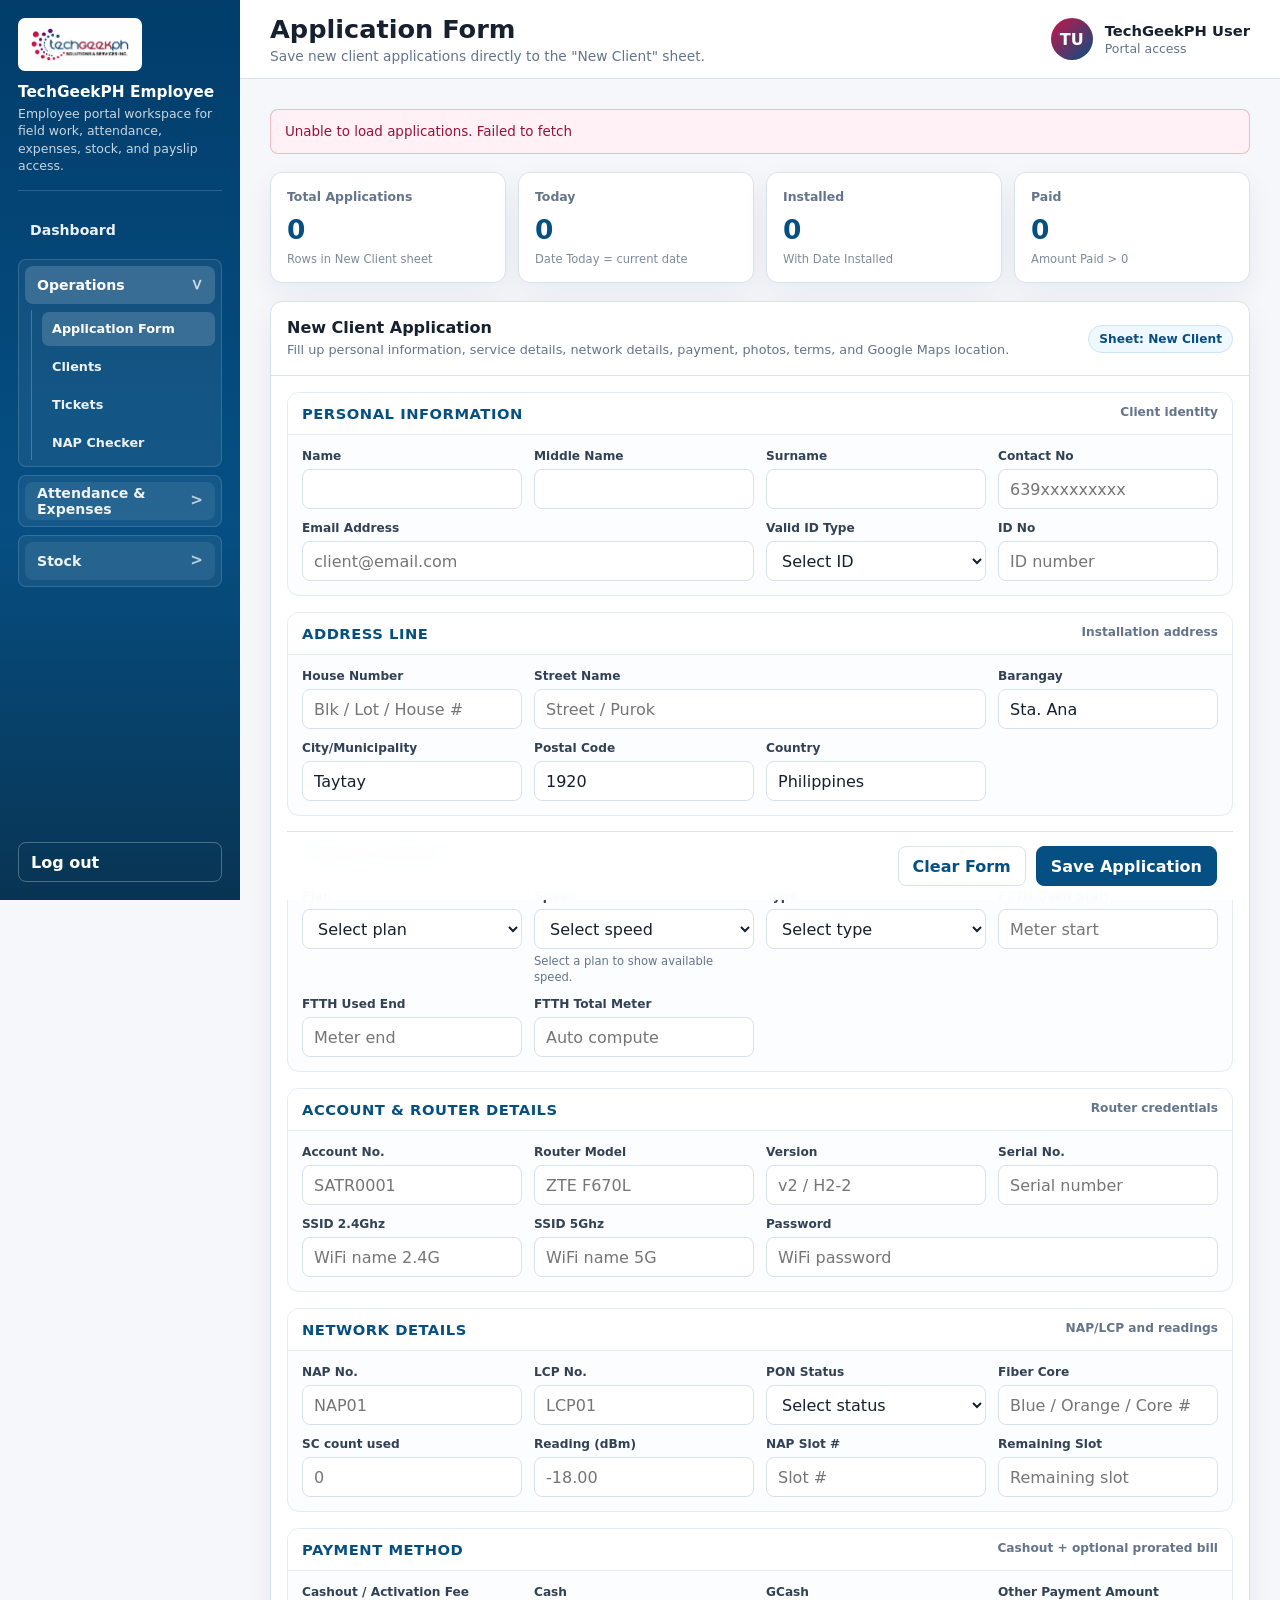
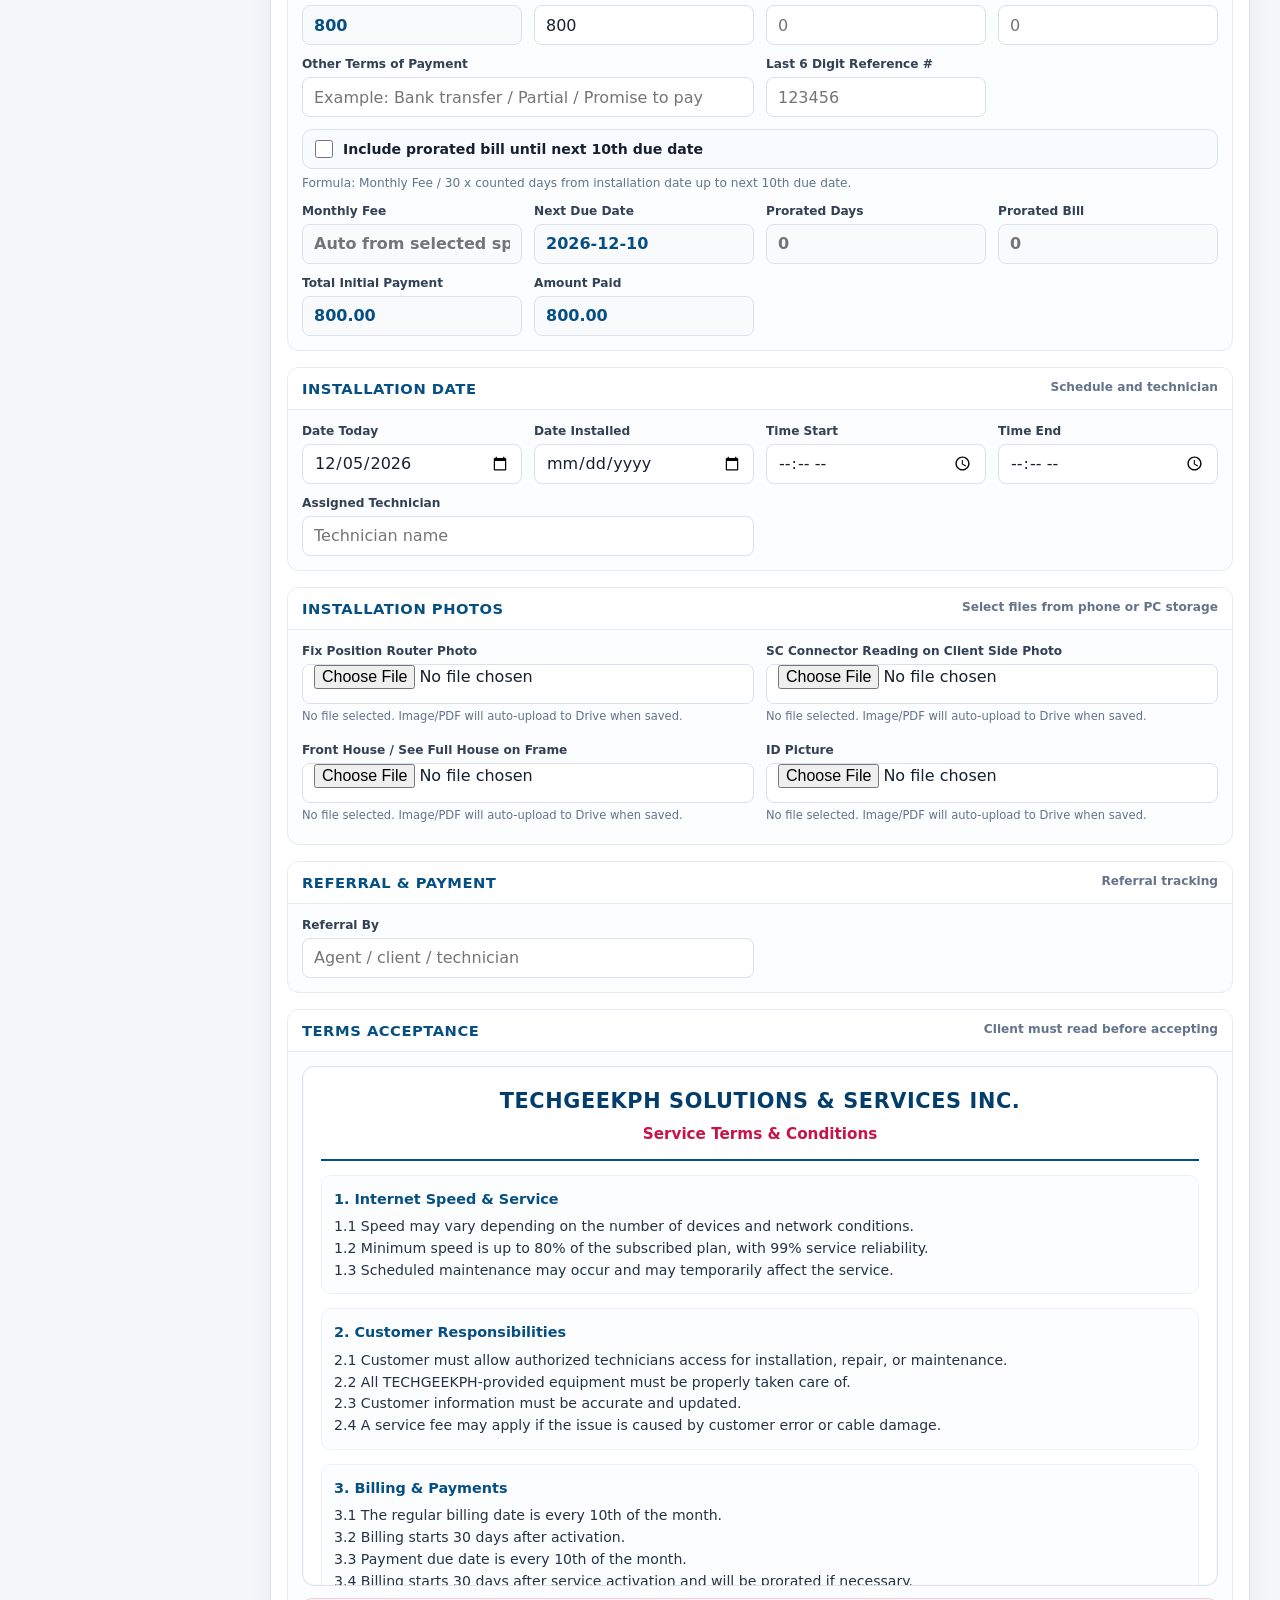
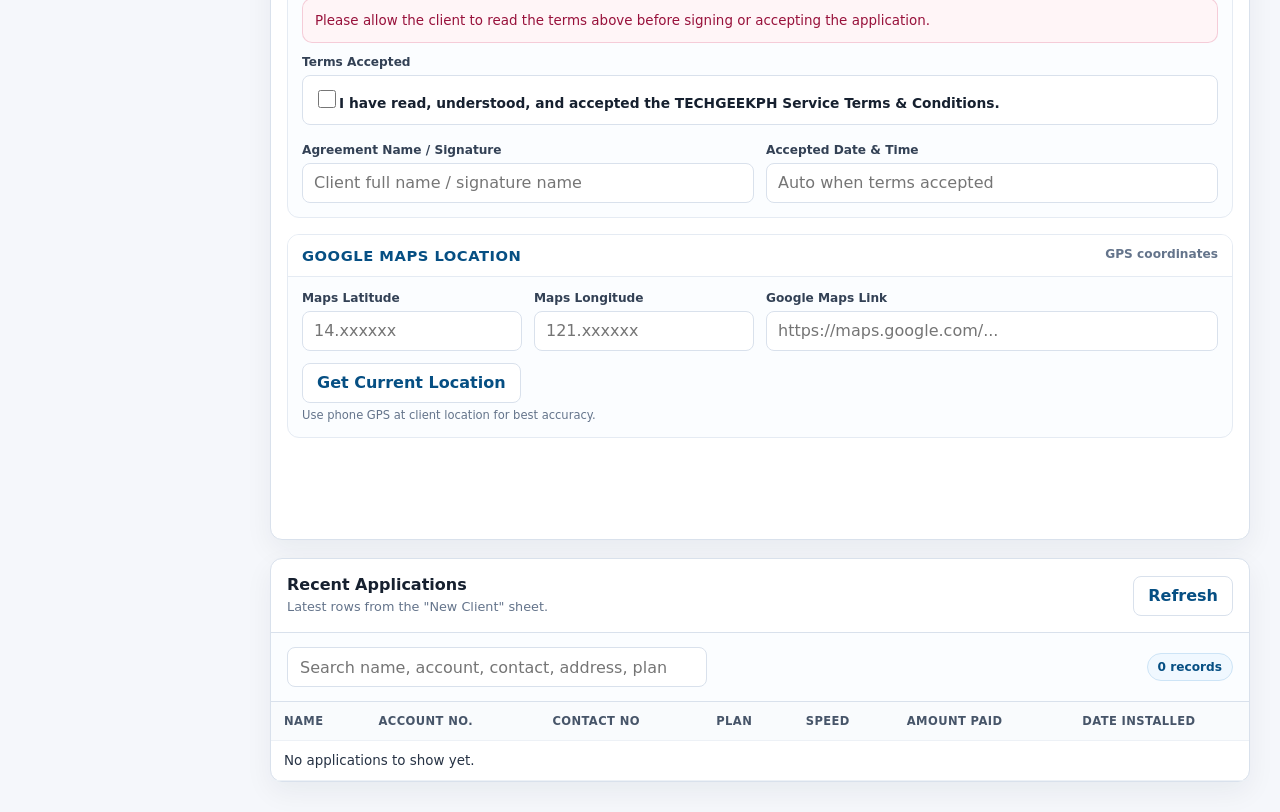
==== application_form.html @ 87268760 "Add files via upload" ====
﻿<!doctype html>
<html lang="en">
<head>
  <meta charset="utf-8">
  <meta name="viewport" content="width=device-width, initial-scale=1">
  <title>TechGeekPH Application Form</title>
  <style>
    :root {
      --blue: #064f83;
      --blue-strong: #023d6b;
      --crimson: #c91448;
      --ink: #16202f;
      --muted: #64748b;
      --line: #d9e1ec;
      --soft: #f5f7fb;
      --surface: #ffffff;
      --ok: #1f8a66;
      --warn: #b7791f;
      --danger: #c91448;
      --shadow: 0 10px 28px rgba(14, 34, 55, 0.06);
      font-family: Inter, ui-sans-serif, system-ui, -apple-system, BlinkMacSystemFont, "Segoe UI", sans-serif;
    }

    * { box-sizing: border-box; }
    html { -webkit-text-size-adjust: 100%; }
    body {
      min-height: 100vh;
      margin: 0;
      color: var(--ink);
      background: var(--soft);
    }

    button, input, select, textarea { font: inherit; }
    input, select, textarea, button { font-size: 16px; }
    button { cursor: pointer; }

    .app {
      min-height: 100vh;
      display: grid;
      grid-template-columns: 240px minmax(0, 1fr);
    }

    .sidebar {
      position: sticky;
      top: 0;
      height: 100vh;
      display: flex;
      flex-direction: column;
      gap: 18px;
      padding: 18px;
      overflow-y: auto;
      color: #fff;
      background: linear-gradient(180deg, var(--blue-strong), var(--blue) 58%, #083453);
    }

    .brand {
      display: grid;
      gap: 12px;
      padding-bottom: 16px;
      border-bottom: 1px solid rgba(255, 255, 255, 0.16);
    }

    .brand-logo {
      display: grid;
      place-items: center;
      width: 136px;
      min-height: 50px;
      padding: 8px 10px;
      border-radius: 8px;
      background: #fff;
    }

    .brand-logo img {
      display: block;
      width: 100%;
      height: auto;
    }

    .brand strong, .brand span { display: block; }
    .brand strong { font-size: 0.96rem; }
    .brand span {
      margin-top: 4px;
      color: rgba(255, 255, 255, 0.72);
      font-size: 0.78rem;
      line-height: 1.35;
    }

    .nav {
      display: grid;
      gap: 6px;
    }

    .nav a, .nav button {
      display: flex;
      align-items: center;
      width: 100%;
      min-height: 40px;
      border: 0;
      border-radius: 8px;
      color: rgba(255, 255, 255, 0.82);
      background: transparent;
      padding: 0 12px;
      text-align: left;
      text-decoration: none;
      font-weight: 750;
    }

    .nav a:hover, .nav a.is-active, .nav button:hover {
      color: #fff;
      background: rgba(255, 255, 255, 0.12);
    }



    /* Admin dropdown navigation */
    .nav a, .nav button, .nav summary {
      display: flex;
      align-items: center;
      width: 100%;
      min-height: 40px;
      border: 0;
      border-radius: 8px;
      color: rgba(255, 255, 255, 0.82);
      background: transparent;
      padding: 0 12px;
      text-align: left;
      text-decoration: none;
      font-weight: 750;
      list-style: none;
      user-select: none;
      gap: 8px;
    }

    .nav summary::-webkit-details-marker { display: none; }
    .nav summary::after {
      content: "v";
      margin-left: auto;
      font-size: 0.78rem;
      opacity: 0.72;
      transition: transform 160ms ease;
    }

    .nav details:not([open]) summary::after { transform: rotate(-90deg); }

    .nav a:hover,
    .nav a.is-active,
    .nav button:hover,
    .nav summary:hover,
    .nav details[open] > summary {
      color: #fff;
      background: rgba(255, 255, 255, 0.12);
    }

    .nav-group {
      display: grid;
      gap: 6px;
      border: 1px solid rgba(255, 255, 255, 0.12);
      border-radius: 10px;
      padding: 6px;
      background: rgba(255, 255, 255, 0.04);
    }

    .nav-group summary {
      min-height: 38px;
      padding: 0 10px;
      font-size: 0.82rem;
      font-weight: 900;
    }

    .nav-sub {
      display: grid;
      gap: 4px;
      margin: 2px 0 2px 10px;
      padding-left: 10px;
      border-left: 1px solid rgba(255, 255, 255, 0.20);
    }

    .nav-sub a {
      min-height: 34px;
      padding: 0 10px;
      font-size: 0.78rem;
      font-weight: 780;
    }

    @media (max-width: 920px) {
      .nav { grid-template-columns: 1fr !important; }
      .nav-group { width: 100%; }
    }

    .sidebar-footer {
      margin-top: auto;
      display: grid;
      gap: 10px;
    }

    .logout {
      min-height: 40px;
      border: 1px solid rgba(255, 255, 255, 0.24);
      border-radius: 8px;
      color: #fff;
      background: transparent;
      font-weight: 800;
    }

    .main {
      min-width: 0;
      display: grid;
      grid-template-rows: auto 1fr;
    }

    .topbar {
      position: sticky;
      top: 0;
      z-index: 5;
      display: flex;
      align-items: center;
      justify-content: space-between;
      gap: 18px;
      min-height: 72px;
      padding: 14px clamp(18px, 3vw, 30px);
      border-bottom: 1px solid var(--line);
      background: rgba(255, 255, 255, 0.94);
      backdrop-filter: blur(14px);
    }

    .title-block h1 {
      margin: 0;
      font-size: clamp(1.25rem, 2vw, 1.75rem);
    }

    .title-block p {
      margin: 4px 0 0;
      color: var(--muted);
      font-size: 0.86rem;
    }

    .user-chip {
      display: flex;
      align-items: center;
      gap: 12px;
      min-width: 0;
    }

    .avatar {
      display: grid;
      place-items: center;
      width: 42px;
      height: 42px;
      border-radius: 50%;
      color: #fff;
      background: linear-gradient(135deg, var(--crimson), var(--blue));
      font-weight: 900;
      flex: 0 0 auto;
    }

    .user-chip strong, .user-chip span { display: block; }
    .user-chip strong { font-size: 0.92rem; }
    .user-chip span { margin-top: 2px; color: var(--muted); font-size: 0.78rem; }

    .content {
      min-width: 0;
      display: grid;
      gap: 18px;
      padding: clamp(18px, 3vw, 30px);
    }

    .summary-grid {
      display: grid;
      grid-template-columns: repeat(4, minmax(0, 1fr));
      gap: 12px;
    }

    .card, .panel {
      min-width: 0;
      border: 1px solid var(--line);
      border-radius: 12px;
      background: var(--surface);
      box-shadow: var(--shadow);
    }

    .card {
      min-height: 98px;
      padding: 16px;
    }

    .card span, .card strong, .card small { display: block; }
    .card span { color: var(--muted); font-size: 0.78rem; font-weight: 800; }
    .card strong { margin-top: 10px; color: var(--blue); font-size: 1.65rem; }
    .card small { margin-top: 7px; color: #7d8b9d; font-size: 0.72rem; }

    .panel-head {
      display: flex;
      align-items: center;
      justify-content: space-between;
      gap: 14px;
      padding: 16px;
      border-bottom: 1px solid var(--line);
    }

    .panel-head h2 {
      margin: 0;
      font-size: 1rem;
    }

    .panel-head p {
      margin: 4px 0 0;
      color: var(--muted);
      font-size: 0.8rem;
      line-height: 1.4;
    }

    .notice {
      margin: 0;
      padding: 12px 14px;
      border: 1px solid rgba(183, 121, 31, 0.22);
      border-radius: 8px;
      background: #fff8ea;
      color: #7a4e10;
      font-size: 0.84rem;
      line-height: 1.45;
    }

    .notice.ok {
      border-color: rgba(31, 138, 102, 0.28);
      color: #126247;
      background: #eefaf5;
    }

    .notice.error {
      border-color: rgba(201, 20, 72, 0.26);
      color: #98113b;
      background: #fff1f5;
    }

    .is-hidden { display: none !important; }

    .form-wrap {
      display: grid;
      gap: 16px;
      padding: 16px;
    }

    .section {
      border: 1px solid #e5ebf3;
      border-radius: 12px;
      background: #fbfdff;
      overflow: hidden;
    }

    .section-title {
      display: flex;
      justify-content: space-between;
      gap: 12px;
      padding: 12px 14px;
      border-bottom: 1px solid #e5ebf3;
      background: #ffffff;
    }

    .section-title h3 {
      margin: 0;
      color: var(--blue);
      font-size: 0.92rem;
      text-transform: uppercase;
      letter-spacing: 0.035em;
    }

    .section-title span {
      color: var(--muted);
      font-size: 0.76rem;
      font-weight: 800;
    }

    .form-grid {
      display: grid;
      grid-template-columns: repeat(4, minmax(0, 1fr));
      gap: 12px;
      padding: 14px;
    }

    .field { min-width: 0; }
    .field.wide { grid-column: span 2; }
    .field.full { grid-column: 1 / -1; }

    .field label {
      display: block;
      margin-bottom: 6px;
      color: #334155;
      font-size: 0.76rem;
      font-weight: 850;
    }

    .field small {
      display: block;
      margin-top: 5px;
      color: var(--muted);
      font-size: 0.72rem;
      line-height: 1.35;
    }

    .file-note {
      min-height: 22px;
      overflow-wrap: anywhere;
    }

    .file-ready {
      color: var(--ok) !important;
      font-weight: 800;
    }

    .field input, .field select, .field textarea {
      width: 100%;
      min-height: 40px;
      border: 1px solid var(--line);
      border-radius: 8px;
      background: #fff;
      padding: 0 11px;
      color: var(--ink);
      outline: none;
    }

    .field textarea {
      min-height: 76px;
      padding: 9px 11px;
      resize: vertical;
    }

    .field input[type="checkbox"] {
      width: 18px;
      min-height: 18px;
      height: 18px;
      padding: 0;
    }

    .checkline {
      display: flex;
      align-items: flex-start;
      gap: 10px;
      min-height: 40px;
      padding: 11px;
      border: 1px solid var(--line);
      border-radius: 8px;
      background: #fff;
    }

    .checkline span {
      color: var(--ink);
      font-size: 0.86rem;
      line-height: 1.35;
    }

    .form-actions {
      position: sticky;
      bottom: 0;
      z-index: 4;
      display: flex;
      align-items: center;
      justify-content: flex-end;
      gap: 10px;
      flex-wrap: wrap;
      padding: 14px 16px;
      border-top: 1px solid var(--line);
      background: rgba(255, 255, 255, 0.96);
      backdrop-filter: blur(12px);
    }

    .primary-btn, .ghost-btn, .danger-btn, .small-btn {
      display: inline-flex;
      align-items: center;
      justify-content: center;
      min-height: 40px;
      border-radius: 8px;
      padding: 0 14px;
      font-weight: 850;
      text-decoration: none;
    }

    .small-btn {
      min-height: 32px;
      padding: 0 10px;
      font-size: 0.78rem;
    }

    .primary-btn {
      border: 1px solid var(--blue);
      color: #fff;
      background: var(--blue);
    }

    .ghost-btn, .small-btn {
      border: 1px solid var(--line);
      color: var(--blue);
      background: #fff;
    }

    .danger-btn {
      border: 1px solid #f0b5c3;
      color: var(--danger);
      background: #fff5f7;
    }

    .primary-btn:disabled, .ghost-btn:disabled, .danger-btn:disabled {
      opacity: 0.6;
      cursor: not-allowed;
    }

    .toolbar {
      display: flex;
      align-items: center;
      justify-content: space-between;
      gap: 12px;
      padding: 14px 16px;
      border-bottom: 1px solid var(--line);
      background: #fbfdff;
      flex-wrap: wrap;
    }

    .search, .filter {
      min-height: 40px;
      border: 1px solid var(--line);
      border-radius: 8px;
      background: #fff;
      padding: 0 12px;
      color: var(--ink);
      outline: none;
    }

    .search { width: min(100vw - 70px, 420px); }

    .mode-chip {
      display: inline-flex;
      align-items: center;
      min-height: 28px;
      padding: 0 10px;
      border-radius: 999px;
      border: 1px solid #cde4f6;
      background: #f0f8ff;
      color: var(--blue);
      font-size: 0.76rem;
      font-weight: 850;
      white-space: nowrap;
    }

    .table-wrap {
      width: 100%;
      overflow: auto;
      -webkit-overflow-scrolling: touch;
    }

    table {
      width: 100%;
      min-width: 1180px;
      border-collapse: collapse;
      font-size: 0.84rem;
    }

    th, td {
      padding: 12px 13px;
      border-bottom: 1px solid #edf1f6;
      text-align: left;
      vertical-align: top;
    }

    th {
      color: #475569;
      background: #f9fbfd;
      font-size: 0.72rem;
      text-transform: uppercase;
      letter-spacing: 0.035em;
      white-space: nowrap;
    }

    td { color: #263244; }
    .address-cell { min-width: 260px; white-space: normal; line-height: 1.35; }

    @media (min-width: 1280px) {
      .content {
        max-width: 1680px;
        width: 100%;
        margin: 0 auto;
      }
    }

    @media (max-width: 1180px) {
      .app { grid-template-columns: 210px minmax(0, 1fr); }
      .sidebar { padding: 14px; }
      .content { padding: 18px; }
      .summary-grid { grid-template-columns: repeat(2, minmax(0, 1fr)); }
      .form-grid { grid-template-columns: repeat(2, minmax(0, 1fr)); }
    }

    @media (max-width: 860px) {
      .app { display: block; }
      .sidebar {
        position: relative;
        height: auto;
        min-height: auto;
        padding: 12px;
        gap: 12px;
      }
      .brand {
        grid-template-columns: auto 1fr;
        align-items: center;
        gap: 10px;
        padding-bottom: 10px;
      }
      .brand-logo { width: 110px; min-height: 42px; }
      .nav { grid-template-columns: repeat(3, minmax(0, 1fr)); gap: 6px; }
      .nav a, .nav button, .logout {
        min-height: 38px;
        justify-content: center;
        padding: 0 8px;
        font-size: 0.8rem;
        text-align: center;
      }
      .sidebar-footer { margin-top: 0; }
      .topbar { position: relative; min-height: auto; padding: 14px 16px; }
      .content { padding: 14px; gap: 14px; }
      .panel-head, .toolbar { padding: 14px; }
    }

    @media (max-width: 680px) {
      body { background: #f2f5f9; }
      .brand { grid-template-columns: 1fr; }
      .brand-logo { width: 124px; }
      .nav { grid-template-columns: repeat(2, minmax(0, 1fr)); }
      .topbar { display: grid; gap: 12px; }
      .user-chip {
        width: 100%;
        padding: 10px;
        border: 1px solid var(--line);
        border-radius: 12px;
        background: #fff;
      }
      .summary-grid, .form-grid { grid-template-columns: 1fr; }
      .field.wide, .field.full { grid-column: auto; }
      .section-title, .panel-head, .toolbar, .form-actions {
        display: grid;
        grid-template-columns: 1fr;
        width: 100%;
      }
      .search, .filter, .primary-btn, .ghost-btn, .danger-btn, .small-btn { width: 100%; }
      .form-actions { position: relative; }
      .card { min-height: auto; }
      .card strong { font-size: 1.45rem; }
      .table-wrap { overflow: visible; }
      table {
        min-width: 0;
        width: 100%;
        border-collapse: separate;
        border-spacing: 0 12px;
      }
      thead { display: none; }
      tbody { display: grid; gap: 12px; }
      tr {
        display: grid;
        gap: 0;
        border: 1px solid var(--line);
        border-radius: 12px;
        background: #fff;
        box-shadow: 0 8px 20px rgba(14, 34, 55, 0.05);
        overflow: hidden;
      }
      td {
        display: grid;
        grid-template-columns: 120px minmax(0, 1fr);
        gap: 10px;
        align-items: start;
        width: 100%;
        padding: 10px 12px;
        border-bottom: 1px solid #edf1f6;
        white-space: normal;
        overflow-wrap: anywhere;
      }
      td:last-child { border-bottom: 0; }
      td::before {
        content: attr(data-label);
        color: var(--muted);
        font-size: 0.72rem;
        font-weight: 900;
        text-transform: uppercase;
        letter-spacing: 0.03em;
      }
      td.address-cell { min-width: 0; }
    }

    @media (max-width: 420px) {
      .content { padding: 10px; }
      .nav { grid-template-columns: 1fr; }
      td { grid-template-columns: 1fr; gap: 5px; }
      .title-block h1 { font-size: 1.25rem; }
      .title-block p, .panel-head p { font-size: 0.76rem; }
    }

    .check-line {
      display: flex !important;
      align-items: center;
      gap: 10px;
      min-height: 40px;
      padding: 10px 12px;
      border: 1px solid var(--line);
      border-radius: 10px;
      background: #f8fbff;
      color: var(--ink) !important;
      font-size: 0.88rem !important;
      text-transform: none !important;
      letter-spacing: 0 !important;
    }

    .check-line input {
      width: 18px;
      min-height: 18px;
      padding: 0;
      margin: 0;
      accent-color: var(--blue);
    }

    .computed-field input {
      background: #f8fafc;
      font-weight: 850;
      color: var(--blue);
    }

    .payment-note {
      margin: 4px 0 0;
      color: var(--muted);
      font-size: 0.76rem;
      line-height: 1.35;
    }


    .terms-paper {
      display: grid;
      gap: 14px;
      max-height: 520px;
      overflow: auto;
      padding: 18px;
      border: 1px solid var(--line);
      border-radius: 12px;
      background: #fff;
      box-shadow: inset 0 0 0 1px rgba(6, 79, 131, 0.03);
      line-height: 1.55;
    }

    .terms-header {
      text-align: center;
      padding-bottom: 12px;
      border-bottom: 2px solid var(--blue);
    }

    .terms-header h2,
    .terms-header h3 {
      margin: 0;
      color: var(--blue-strong);
    }

    .terms-header h2 {
      font-size: clamp(1rem, 2vw, 1.3rem);
      letter-spacing: 0.03em;
    }

    .terms-header h3 {
      margin-top: 6px;
      font-size: 0.95rem;
      color: var(--crimson);
    }

    .terms-section {
      padding: 12px;
      border: 1px solid #edf1f6;
      border-radius: 10px;
      background: #fbfdff;
      color: #263244;
      font-size: 0.88rem;
    }

    .terms-section strong {
      display: block;
      margin-bottom: 6px;
      color: var(--blue);
      font-size: 0.9rem;
    }

    .terms-reminder {
      margin: 0;
      padding: 12px;
      border: 1px solid rgba(201, 20, 72, 0.18);
      border-radius: 10px;
      background: #fff5f7;
      color: #98113b;
      font-size: 0.84rem;
      line-height: 1.45;
    }

    @media print {
      .sidebar,
      .topbar,
      .summary-grid,
      .recent-panel,
      .form-actions,
      .notice,
      .no-print {
        display: none !important;
      }

      .app,
      .main,
      .content {
        display: block !important;
        min-height: auto !important;
        padding: 0 !important;
        background: #fff !important;
      }

      .panel,
      .section,
      .terms-paper {
        box-shadow: none !important;
        border-color: #111827 !important;
      }

      .terms-paper {
        max-height: none !important;
        overflow: visible !important;
      }
    }

  

    /* Keep dropdown navigation as one column on tablets/phones */
    @media (max-width: 920px) {
      .nav { grid-template-columns: 1fr !important; }
      .nav-group { width: 100%; }
      .nav summary { justify-content: flex-start !important; text-align: left !important; }
      .nav-sub a { justify-content: flex-start !important; text-align: left !important; }
    }

  

    /* ==========================================================
       ADMIN STANDARD SIDEBAR FORMAT - DO NOT CHANGE PER PAGE
       Standard navigation style for all Employee Portal pages
       ========================================================== */
    .app {
      min-height: 100vh !important;
      display: grid !important;
      grid-template-columns: 240px minmax(0, 1fr) !important;
    }

    .sidebar {
      position: sticky !important;
      top: 0 !important;
      height: 100vh !important;
      display: flex !important;
      flex-direction: column !important;
      gap: 18px !important;
      padding: 18px !important;
      overflow-y: auto !important;
      color: #fff !important;
      background: linear-gradient(180deg, var(--blue-strong), var(--blue) 58%, #083453) !important;
    }

    .brand {
      display: grid !important;
      gap: 12px !important;
      padding-bottom: 16px !important;
      border-bottom: 1px solid rgba(255, 255, 255, 0.16) !important;
    }

    .brand-logo {
      display: grid !important;
      place-items: center !important;
      width: 124px !important;
      min-height: 52px !important;
      padding: 8px 10px !important;
      border-radius: 7px !important;
      background: #fff !important;
    }

    .brand-logo img {
      display: block !important;
      width: 100% !important;
      height: auto !important;
    }

    .brand strong,
    .brand span {
      display: block !important;
    }

    .brand strong {
      font-size: 0.96rem !important;
      font-weight: 900 !important;
    }

    .brand span {
      margin-top: 4px !important;
      color: rgba(255, 255, 255, 0.78) !important;
      font-size: 0.78rem !important;
      line-height: 1.38 !important;
    }

    .nav {
      display: grid !important;
      grid-template-columns: 1fr !important;
      gap: 8px !important;
      width: 100% !important;
    }

    .nav a,
    .nav-toggle {
      display: flex !important;
      align-items: center !important;
      justify-content: flex-start !important;
      width: 100% !important;
      min-height: 42px !important;
      border: 0 !important;
      border-radius: 8px !important;
      color: rgba(255, 255, 255, 0.92) !important;
      background: transparent !important;
      padding: 0 12px !important;
      text-align: left !important;
      text-decoration: none !important;
      font-size: 0.88rem !important;
      font-weight: 850 !important;
      cursor: pointer !important;
      white-space: normal !important;
      line-height: 1.15 !important;
    }

    .nav a:hover,
    .nav a.is-active,
    .nav-toggle:hover,
    .nav-toggle.is-active {
      color: #fff !important;
      background: rgba(255, 255, 255, 0.13) !important;
    }

    .nav-group {
      display: grid !important;
      gap: 6px !important;
      border: 1px solid rgba(255, 255, 255, 0.14) !important;
      border-radius: 8px !important;
      padding: 6px !important;
      background: rgba(255, 255, 255, 0.06) !important;
      margin: 0 !important;
    }

    .nav-toggle {
      min-height: 38px !important;
      background: rgba(255, 255, 255, 0.08) !important;
    }

    .nav-toggle::after {
      content: ">" !important;
      margin-left: auto !important;
      font-size: 0.95rem !important;
      opacity: 0.75 !important;
      transform: rotate(0deg) !important;
    }

    .nav-group.is-open .nav-toggle::after {
      transform: rotate(90deg) !important;
    }

    .nav-panel {
      display: none !important;
      gap: 4px !important;
      padding: 2px 0 0 10px !important;
      margin-left: 6px !important;
      border-left: 1px solid rgba(255, 255, 255, 0.22) !important;
    }

    .nav-group.is-open .nav-panel {
      display: grid !important;
    }

    .nav-panel a {
      min-height: 34px !important;
      padding: 0 10px !important;
      border-radius: 7px !important;
      font-size: 0.8rem !important;
      font-weight: 820 !important;
      line-height: 1.15 !important;
      white-space: normal !important;
    }

    .nav-panel a.is-active {
      background: rgba(255, 255, 255, 0.19) !important;
      color: #fff !important;
    }

    .sidebar-footer {
      margin-top: auto !important;
      display: grid !important;
      gap: 10px !important;
    }

    .logout {
      min-height: 40px !important;
      border: 1px solid rgba(255, 255, 255, 0.28) !important;
      border-radius: 8px !important;
      color: #fff !important;
      background: transparent !important;
      font-weight: 850 !important;
      text-align: left !important;
      padding: 0 12px !important;
      cursor: pointer !important;
    }

    .logout:hover {
      background: rgba(255, 255, 255, 0.12) !important;
    }

    @media (max-width: 860px) {
      .app {
        display: grid !important;
        grid-template-columns: 1fr !important;
      }

      .sidebar {
        position: relative !important;
        height: auto !important;
        min-height: auto !important;
      }

      .brand {
        grid-template-columns: 1fr !important;
        align-items: start !important;
      }

      .nav,
      .nav-panel {
        grid-template-columns: 1fr !important;
      }

      .nav a,
      .nav-toggle,
      .logout {
        justify-content: flex-start !important;
        text-align: left !important;
      }
    }

  </style>
  <link rel="stylesheet" href="assets/employee-shell.css">
</head>
<body>
  <main class="app">
      <aside class="sidebar" data-employee-sidebar>
    <div class="brand">
      <div class="brand-logo">
        <img src="assets/TechGeekPH%20-%20logo.png" alt="TechGeekPH">
      </div>
      <div>
        <strong>TechGeekPH Employee</strong>
        <span>Employee portal workspace for field work, attendance, expenses, stock, and payslip access.</span>
      </div>
    </div>

    <nav class="nav" aria-label="Employee navigation">
      <a href="dashboard.html">Dashboard</a>

      <div class="nav-group">
        <button class="nav-toggle" type="button">Operations</button>
        <div class="nav-panel">
          <a href="application_form.html">Application Form</a>
          <a href="clients.html">Clients</a>
          <a href="tickets.html">Tickets</a>
          <a href="nap-checker.html">NAP Checker</a>
        </div>
      </div>

      <div class="nav-group">
        <button class="nav-toggle" type="button">Attendance &amp; Expenses</button>
        <div class="nav-panel">
          <a href="daily_time_record.html">My Time Record</a>
          <a href="my_expense_request.html">My Expense Request</a>
          <a href="payslip_generator.html">Payslip Generator</a>
        </div>
      </div>

      <div class="nav-group">
        <button class="nav-toggle" type="button">Stock</button>
        <div class="nav-panel">
          <a href="consumable_stock.html">Consumable Stock</a>
        </div>
      </div>
    </nav>

    <div class="sidebar-footer">
      <button class="logout" type="button" id="logoutBtn">Log out</button>
    </div>
  </aside>

    <section class="main">
      <header class="topbar">
        <div class="title-block">
          <h1>Application Form</h1>
          <p>Save new client applications directly to the "New Client" sheet.</p>
        </div>
        <div class="user-chip">
          <div class="avatar" id="avatar">TG</div>
          <div><strong id="userName">TechGeekPH User</strong><span id="userRole">Portal access</span></div>
        </div>
      </header>

      <div class="content">
        <p class="notice is-hidden" id="notice"></p>

        <div class="summary-grid">
          <article class="card"><span>Total Applications</span><strong id="metricTotal">--</strong><small>Rows in New Client sheet</small></article>
          <article class="card"><span>Today</span><strong id="metricToday">--</strong><small>Date Today = current date</small></article>
          <article class="card"><span>Installed</span><strong id="metricInstalled">--</strong><small>With Date Installed</small></article>
          <article class="card"><span>Paid</span><strong id="metricPaid">--</strong><small>Amount Paid > 0</small></article>
        </div>

        <section class="panel">
          <div class="panel-head">
            <div>
              <h2>New Client Application</h2>
              <p>Fill up personal information, service details, network details, payment, photos, terms, and Google Maps location.</p>
            </div>
            <span class="mode-chip" id="sheetChip">Sheet: New Client</span>
          </div>

          <form id="applicationForm" class="form-wrap">
            <div class="section">
              <div class="section-title"><h3>Personal Information</h3><span>Client identity</span></div>
              <div class="form-grid">
                <div class="field"><label for="name">Name</label><input id="name" name="Name" autocomplete="given-name" required></div>
                <div class="field"><label for="middleName">Middle Name</label><input id="middleName" name="Middle Name"></div>
                <div class="field"><label for="surname">Surname</label><input id="surname" name="Surname" autocomplete="family-name" required></div>
                <div class="field"><label for="contactNo">Contact No</label><input id="contactNo" name="Contact No" inputmode="tel" placeholder="639xxxxxxxxx" required></div>
                <div class="field wide"><label for="emailAddress">Email Address</label><input id="emailAddress" name="Email Address" type="email" placeholder="client@email.com"></div>
                <div class="field"><label for="validIdType">Valid ID Type</label><select id="validIdType" name="Valid ID Type"><option value="">Select ID</option><option>National ID</option><option>Driver's License</option><option>Passport</option><option>UMID</option><option>SSS</option><option>PhilHealth</option><option>Voter's ID</option><option>Postal ID</option><option>Barangay ID</option><option>Company ID</option><option>Others</option></select></div>
                <div class="field"><label for="idNo">ID No</label><input id="idNo" name="ID No" placeholder="ID number"></div>
              </div>
            </div>

            <div class="section">
              <div class="section-title"><h3>Address Line</h3><span>Installation address</span></div>
              <div class="form-grid">
                <div class="field"><label for="houseNumber">House Number</label><input id="houseNumber" name="House Number" placeholder="Blk / Lot / House #"></div>
                <div class="field wide"><label for="streetName">Street Name</label><input id="streetName" name="Street Name" placeholder="Street / Purok"></div>
                <div class="field"><label for="barangay">Barangay</label><input id="barangay" name="Barangay" value="Sta. Ana"></div>
                <div class="field"><label for="cityMunicipality">City/Municipality</label><input id="cityMunicipality" name="City/Municipality" value="Taytay"></div>
                <div class="field"><label for="postalCode">Postal Code</label><input id="postalCode" name="Postal Code" inputmode="numeric" value="1920"></div>
                <div class="field"><label for="country">Country</label><input id="country" name="Country" value="Philippines"></div>
              </div>
            </div>

            <div class="section">
              <div class="section-title"><h3>Service Details</h3><span>Plan and speed</span></div>
              <div class="form-grid">
                <div class="field"><label for="plan">Plan</label><select id="plan" name="Plan" required><option value="">Select plan</option><option>Student Plan</option><option>Basic Plan</option><option>Budget Plan</option><option>Starter Plan</option><option>Family Plan</option><option>Premium Plan</option><option>Biz Plan</option></select></div>
                <div class="field"><label for="speed">Speed</label><select id="speed" name="Speed" required><option value="">Select speed</option></select><small id="planFeeNote">Select a plan to show available speed.</small></div>
                <div class="field"><label for="type">Type</label><select id="type" name="Type"><option value="">Select type</option><option>Single Band</option><option>Dual Band</option><option>Business</option><option>Own Router</option><option>Others</option></select></div>
                <div class="field"><label for="ftthStart">FTTH Used Start</label><input id="ftthStart" name="FTTH Used Start" inputmode="decimal" placeholder="Meter start"></div>
                <div class="field"><label for="ftthEnd">FTTH Used End</label><input id="ftthEnd" name="FTTH Used End" inputmode="decimal" placeholder="Meter end"></div>
                <div class="field"><label for="ftthTotal">FTTH Total Meter</label><input id="ftthTotal" readonly placeholder="Auto compute"></div>
              </div>
            </div>

            <div class="section">
              <div class="section-title"><h3>Account & Router Details</h3><span>Router credentials</span></div>
              <div class="form-grid">
                <div class="field"><label for="accountNo">Account No.</label><input id="accountNo" name="Account No." placeholder="SATR0001"></div>
                <div class="field"><label for="routerModel">Router Model</label><input id="routerModel" name="Router Model" placeholder="ZTE F670L"></div>
                <div class="field"><label for="version">Version</label><input id="version" name="Version" placeholder="v2 / H2-2"></div>
                <div class="field"><label for="serialNo">Serial No.</label><input id="serialNo" name="Serial No." placeholder="Serial number"></div>
                <div class="field"><label for="ssid24">SSID 2.4Ghz</label><input id="ssid24" name="SSID 2.4Ghz" placeholder="WiFi name 2.4G"></div>
                <div class="field"><label for="ssid5">SSID 5Ghz</label><input id="ssid5" name="SSID 5Ghz" placeholder="WiFi name 5G"></div>
                <div class="field wide"><label for="password">Password</label><input id="password" name="Password" placeholder="WiFi password"></div>
              </div>
            </div>

            <div class="section">
              <div class="section-title"><h3>Network Details</h3><span>NAP/LCP and readings</span></div>
              <div class="form-grid">
                <div class="field"><label for="napNo">NAP No.</label><input id="napNo" name="NAP No." placeholder="NAP01"></div>
                <div class="field"><label for="lcpNo">LCP No.</label><input id="lcpNo" name="LCP No." placeholder="LCP01"></div>
                <div class="field"><label for="ponStatus">PON Status</label><select id="ponStatus" name="PON Status"><option value="">Select status</option><option>Online</option><option>Offline</option><option>LOS</option><option>Weak Reading</option><option>For Activation</option><option>For Checking</option></select></div>
                <div class="field"><label for="fiberCore">Fiber Core</label><input id="fiberCore" name="Fiber Core" placeholder="Blue / Orange / Core #"></div>
                <div class="field"><label for="scCountUsed">SC count used</label><input id="scCountUsed" name="SC count used" inputmode="numeric" placeholder="0"></div>
                <div class="field"><label for="readingDbm">Reading (dBm)</label><input id="readingDbm" name="Reading (dBm)" inputmode="decimal" placeholder="-18.00"></div>
                <div class="field"><label for="napSlotNo">NAP Slot #</label><input id="napSlotNo" name="NAP Slot #" placeholder="Slot #"></div>
                <div class="field"><label for="remainingSlot">Remaining Slot</label><input id="remainingSlot" name="Remaining Slot" inputmode="numeric" placeholder="Remaining slot"></div>
              </div>
            </div>

            <div class="section">
              <div class="section-title"><h3>Payment Method</h3><span>Cashout + optional prorated bill</span></div>
              <div class="form-grid">
                <div class="field computed-field">
                  <label for="cashoutFee">Cashout / Activation Fee</label>
                  <input id="cashoutFee" name="Cashout / Activation Fee" inputmode="decimal" value="800" placeholder="800">
                </div>

                <div class="field">
                  <label for="cash">Cash</label>
                  <input id="cash" name="Cash" inputmode="decimal" value="800" placeholder="0">
                </div>

                <div class="field">
                  <label for="gcash">GCash</label>
                  <input id="gcash" name="GCash" inputmode="decimal" placeholder="0">
                </div>

                <div class="field">
                  <label for="others">Other Payment Amount</label>
                  <input id="others" name="Others" inputmode="decimal" placeholder="0">
                </div>

                <div class="field wide">
                  <label for="otherTermsPayment">Other Terms of Payment</label>
                  <input id="otherTermsPayment" name="Other Terms of Payment" placeholder="Example: Bank transfer / Partial / Promise to pay">
                </div>

                <div class="field">
                  <label for="referenceLast6Digits">Last 6 Digit Reference #</label>
                  <input id="referenceLast6Digits" name="Reference Last 6 Digits" inputmode="numeric" maxlength="6" placeholder="123456">
                </div>

                <div class="field full">
                  <label class="check-line" for="payProratedBill">
                    <input id="payProratedBill" name="Pay Prorated Bill" type="checkbox" value="Yes">
                    Include prorated bill until next 10th due date
                  </label>
                  <p class="payment-note">Formula: Monthly Fee / 30 x counted days from installation date up to next 10th due date.</p>
                </div>

                <div class="field computed-field">
                  <label for="monthlyFee">Monthly Fee</label>
                  <input id="monthlyFee" name="Monthly Fee" readonly placeholder="Auto from selected speed">
                </div>

                <div class="field computed-field">
                  <label for="nextDueDate">Next Due Date</label>
                  <input id="nextDueDate" name="Next Due Date" readonly placeholder="Auto next 10th">
                </div>

                <div class="field computed-field">
                  <label for="proratedDays">Prorated Days</label>
                  <input id="proratedDays" name="Prorated Days" readonly placeholder="0">
                </div>

                <div class="field computed-field">
                  <label for="proratedBill">Prorated Bill</label>
                  <input id="proratedBill" name="Prorated Bill" readonly placeholder="0">
                </div>

                <div class="field computed-field">
                  <label for="totalInitialPayment">Total Initial Payment</label>
                  <input id="totalInitialPayment" name="Total Initial Payment" readonly placeholder="0">
                </div>

                <div class="field computed-field">
                  <label for="amountPaid">Amount Paid</label>
                  <input id="amountPaid" name="Amount Paid" readonly placeholder="0">
                </div>
              </div>
            </div>

            <div class="section">
              <div class="section-title"><h3>Installation Date</h3><span>Schedule and technician</span></div>
              <div class="form-grid">
                <div class="field"><label for="dateToday">Date Today</label><input id="dateToday" name="Date Today" type="date"></div>
                <div class="field"><label for="dateInstalled">Date Installed</label><input id="dateInstalled" name="Date Installed" type="date"></div>
                <div class="field"><label for="timeStart">Time Start</label><input id="timeStart" name="Time Start" type="time"></div>
                <div class="field"><label for="timeEnd">Time End</label><input id="timeEnd" name="Time End" type="time"></div>
                <div class="field wide"><label for="assignedTechnician">Assigned Technician</label><input id="assignedTechnician" name="Assigned Technician" placeholder="Technician name"></div>
              </div>
            </div>

            <div class="section">
              <div class="section-title"><h3>Installation Photos</h3><span>Select files from phone or PC storage</span></div>
              <div class="form-grid">
                <div class="field wide">
                  <label for="fixPositionRouterPhoto">Fix Position Router Photo</label>
                  <input id="fixPositionRouterPhoto" name="Fix Position Router Photo" type="file" accept="image/*,.pdf">
                  <small class="file-note" id="fixPositionRouterPhotoNote">No file selected. Image/PDF will auto-upload to Drive when saved.</small>
                </div>
                <div class="field wide">
                  <label for="scReadingPhoto">SC Connector Reading on Client Side Photo</label>
                  <input id="scReadingPhoto" name="SC Connector Reading on Client Side Photo" type="file" accept="image/*,.pdf">
                  <small class="file-note" id="scReadingPhotoNote">No file selected. Image/PDF will auto-upload to Drive when saved.</small>
                </div>
                <div class="field wide">
                  <label for="frontHousePhoto">Front House / See Full House on Frame</label>
                  <input id="frontHousePhoto" name="Front House / See Full House on Frame" type="file" accept="image/*,.pdf">
                  <small class="file-note" id="frontHousePhotoNote">No file selected. Image/PDF will auto-upload to Drive when saved.</small>
                </div>
                <div class="field wide">
                  <label for="idPicture">ID Picture</label>
                  <input id="idPicture" name="ID Picture" type="file" accept="image/*,.pdf">
                  <small class="file-note" id="idPictureNote">No file selected. Image/PDF will auto-upload to Drive when saved.</small>
                </div>
              </div>
            </div>

            <div class="section">
              <div class="section-title"><h3>Referral & Payment</h3><span>Referral tracking</span></div>
              <div class="form-grid">
                <div class="field wide"><label for="referralBy">Referral By</label><input id="referralBy" name="Referral By" placeholder="Agent / client / technician"></div>
              </div>
            </div>

            <div class="section">
              <div class="section-title"><h3>Terms Acceptance</h3><span>Client must read before accepting</span></div>
              <div class="form-grid">
                <div class="field full">
                  <div class="terms-paper" id="serviceTerms">
                    <div class="terms-header">
                      <h2>TECHGEEKPH SOLUTIONS &amp; SERVICES INC.</h2>
                      <h3>Service Terms &amp; Conditions</h3>
                    </div>

                    <div class="terms-section">
                      <strong>1. Internet Speed &amp; Service</strong>
                      1.1 Speed may vary depending on the number of devices and network conditions.<br>
                      1.2 Minimum speed is up to 80% of the subscribed plan, with 99% service reliability.<br>
                      1.3 Scheduled maintenance may occur and may temporarily affect the service.
                    </div>

                    <div class="terms-section">
                      <strong>2. Customer Responsibilities</strong>
                      2.1 Customer must allow authorized technicians access for installation, repair, or maintenance.<br>
                      2.2 All TECHGEEKPH-provided equipment must be properly taken care of.<br>
                      2.3 Customer information must be accurate and updated.<br>
                      2.4 A service fee may apply if the issue is caused by customer error or cable damage.
                    </div>

                    <div class="terms-section">
                      <strong>3. Billing &amp; Payments</strong>
                      3.1 The regular billing date is every 10th of the month.<br>
                      3.2 Billing starts 30 days after activation.<br>
                      3.3 Payment due date is every 10th of the month.<br>
                      3.4 Billing starts 30 days after service activation and will be prorated if necessary.<br>
                      3.5 Billing may be sent via rebate rate. Payments will be prorated based on the selected plan, installation date, and printed copy.<br>
                      3.6 Payments must be made via cash, online transfer, or official payment channels.<br>
                      3.7 Payments must be made on or before the due date to avoid service interruption.
                    </div>

                    <div class="terms-section">
                      <strong>4. Service Disconnection</strong>
                      4.1 TECHGEEKPH is not responsible for service delays or outages caused by events beyond its control such as natural disasters, accidents, fires, or cable cuts.
                    </div>

                    <div class="terms-section">
                      <strong>5. Limitation of Liability</strong>
                      5.1 TECHGEEKPH is not liable for loss of income, business interruption, data loss, or damage to personal devices such as TVs, computers, laptops, mobile phones, etc.<br>
                      5.2 Liability is limited only to the internet service provided.
                    </div>

                    <div class="terms-section">
                      <strong>6. Service Interruption</strong>
                      6.1 TECHGEEKPH is not liable for interruptions caused by external factors including power outages, ISP backbone issues, or force majeure events.
                    </div>

                    <div class="terms-section">
                      <strong>7. Service Interruptions &amp; Rebates</strong>
                      7.1 A rebate may be granted for full-service interruptions lasting more than 24 hours.<br>
                      7.2 A written request must be submitted within 7 days from the interruption.<br>
                      7.3 Rebate calculation:<br>
                      &nbsp;&nbsp;&nbsp;&nbsp;Monthly Fee / 30 = Daily Rate<br>
                      &nbsp;&nbsp;&nbsp;&nbsp;Daily Rate x Number of days without service<br>
                      7.4 Rebates are the only form of compensation.
                    </div>

                    <div class="terms-section">
                      <strong>8. Data Privacy</strong>
                      8.1 Customer information is collected and used only for service delivery, billing, and updates.<br>
                      8.2 All personal data is handled in accordance with applicable data privacy laws.
                    </div>
                  </div>
                </div>

                <div class="field full">
                  <p class="terms-reminder">Please allow the client to read the terms above before signing or accepting the application.</p>
                </div>

                <div class="field full">
                  <label>Terms Accepted</label>
                  <label class="checkline"><input id="termsAccepted" name="Terms Accepted" type="checkbox" value="Yes" required><span>I have read, understood, and accepted the TECHGEEKPH Service Terms &amp; Conditions.</span></label>
                </div>
                <div class="field wide"><label for="agreementNameSignature">Agreement Name / Signature</label><input id="agreementNameSignature" name="Agreement Name / Signature" placeholder="Client full name / signature name" required></div>
                <div class="field wide"><label for="acceptedDateTime">Accepted Date & Time</label><input id="acceptedDateTime" name="Accepted Date & Time" readonly placeholder="Auto when terms accepted"></div>
              </div>
            </div>

            <div class="section">
              <div class="section-title"><h3>Google Maps Location</h3><span>GPS coordinates</span></div>
              <div class="form-grid">
                <div class="field"><label for="mapsLatitude">Maps Latitude</label><input id="mapsLatitude" name="Maps Latitude" inputmode="decimal" placeholder="14.xxxxxx"></div>
                <div class="field"><label for="mapsLongitude">Maps Longitude</label><input id="mapsLongitude" name="Maps Longitude" inputmode="decimal" placeholder="121.xxxxxx"></div>
                <div class="field wide"><label for="googleMapsLink">Google Maps Link</label><input id="googleMapsLink" name="Google Maps Link" type="url" placeholder="https://maps.google.com/..."></div>
                <div class="field full"><button class="ghost-btn" type="button" id="getLocationBtn">Get Current Location</button><small>Use phone GPS at client location for best accuracy.</small></div>
              </div>
            </div>

            <div class="form-actions">
              <button class="ghost-btn" type="button" id="clearBtn">Clear Form</button>
              <button class="primary-btn" type="submit" id="saveBtn">Save Application</button>
            </div>
          </form>
        </section>

        <section class="panel">
          <div class="panel-head">
            <div><h2>Recent Applications</h2><p>Latest rows from the "New Client" sheet.</p></div>
            <button class="ghost-btn" type="button" id="refreshBtn">Refresh</button>
          </div>
          <div class="toolbar">
            <input class="search" id="searchInput" placeholder="Search name, account, contact, address, plan">
            <span class="mode-chip" id="rowCount">0 records</span>
          </div>
          <div class="table-wrap">
            <table>
              <thead><tr><th>Name</th><th>Account No.</th><th>Contact No</th><th>Plan</th><th>Speed</th><th>Amount Paid</th><th>Date Installed</th><th>Google Maps</th></tr></thead>
              <tbody id="applicationRows"><tr><td colspan="8">Waiting for application data...</td></tr></tbody>
            </table>
          </div>
        </section>
      </div>
    </section>
  </main>

  <script>
    const BACKEND_URL = "https://script.google.com/macros/s/AKfycbxDY5TsonrB58YaN8LGbrrrc_ZD1QVpF1WK0p6jToIR2FBSqGaHfsgaE1CCiH1MvukV/exec";
    const SESSION_KEY = "techgeekph_session";
    const LEGACY_SESSION_KEY = "techgeekph_employee_session";

    const PLAN_OPTIONS = [
      { plan: "Student Plan", speed: "15Mbps", fee: 500, type: "Single Band" },
      { plan: "Basic Plan", speed: "25Mbps", fee: 600, type: "Single Band" },
      { plan: "Basic Plan", speed: "30Mbps", fee: 699, type: "Single Band" },
      { plan: "Basic Plan", speed: "35Mbps", fee: 699, type: "Single Band" },
      { plan: "Budget Plan", speed: "50Mbps", fee: 1000, type: "Dual Band" },
      { plan: "Budget Plan", speed: "65Mbps", fee: 799, type: "Dual Band" },
      { plan: "Budget Plan", speed: "75Mbps", fee: 799, type: "Dual Band" },
      { plan: "Budget Plan", speed: "80Mbps", fee: 999, type: "Dual Band" },
      { plan: "Starter Plan", speed: "100Mbps", fee: 999, type: "Dual Band" },
      { plan: "Starter Plan", speed: "120Mbps", fee: 999, type: "Dual Band" },
      { plan: "Family Plan", speed: "150Mbps", fee: 1499, type: "Dual Band" },
      { plan: "Family Plan", speed: "175Mbps", fee: 1299, type: "Dual Band" },
      { plan: "Premium Plan", speed: "200Mbps", fee: 1500, type: "Dual Band" },
      { plan: "Premium Plan", speed: "300Mbps", fee: 1499, type: "Dual Band" },
      { plan: "Biz Plan", speed: "200Mbps", fee: 1599, type: "Business" }
    ];

    let applications = [];

    const fields = {
      notice: document.querySelector("#notice"),
      avatar: document.querySelector("#avatar"),
      userName: document.querySelector("#userName"),
      userRole: document.querySelector("#userRole"),
      form: document.querySelector("#applicationForm"),
      plan: document.querySelector("#plan"),
      speed: document.querySelector("#speed"),
      type: document.querySelector("#type"),
      planFeeNote: document.querySelector("#planFeeNote"),
      cashoutFee: document.querySelector("#cashoutFee"),
      cash: document.querySelector("#cash"),
      gcash: document.querySelector("#gcash"),
      others: document.querySelector("#others"),
      otherTermsPayment: document.querySelector("#otherTermsPayment"),
      referenceLast6Digits: document.querySelector("#referenceLast6Digits"),
      payProratedBill: document.querySelector("#payProratedBill"),
      monthlyFee: document.querySelector("#monthlyFee"),
      nextDueDate: document.querySelector("#nextDueDate"),
      proratedDays: document.querySelector("#proratedDays"),
      proratedBill: document.querySelector("#proratedBill"),
      totalInitialPayment: document.querySelector("#totalInitialPayment"),
      amountPaid: document.querySelector("#amountPaid"),
      ftthStart: document.querySelector("#ftthStart"),
      ftthEnd: document.querySelector("#ftthEnd"),
      ftthTotal: document.querySelector("#ftthTotal"),
      dateToday: document.querySelector("#dateToday"),
      dateInstalled: document.querySelector("#dateInstalled"),
      fixPositionRouterPhoto: document.querySelector("#fixPositionRouterPhoto"),
      scReadingPhoto: document.querySelector("#scReadingPhoto"),
      frontHousePhoto: document.querySelector("#frontHousePhoto"),
      idPicture: document.querySelector("#idPicture"),
      termsAccepted: document.querySelector("#termsAccepted"),
      acceptedDateTime: document.querySelector("#acceptedDateTime"),
      mapsLatitude: document.querySelector("#mapsLatitude"),
      mapsLongitude: document.querySelector("#mapsLongitude"),
      googleMapsLink: document.querySelector("#googleMapsLink"),
      getLocationBtn: document.querySelector("#getLocationBtn"),
      saveBtn: document.querySelector("#saveBtn"),
      clearBtn: document.querySelector("#clearBtn"),
      refreshBtn: document.querySelector("#refreshBtn"),
      searchInput: document.querySelector("#searchInput"),
      rowCount: document.querySelector("#rowCount"),
      applicationRows: document.querySelector("#applicationRows"),
      metricTotal: document.querySelector("#metricTotal"),
      metricToday: document.querySelector("#metricToday"),
      metricInstalled: document.querySelector("#metricInstalled"),
      metricPaid: document.querySelector("#metricPaid"),
      logoutBtn: document.querySelector("#logoutBtn")
    };

    function loadSession() {
      try {
        const adminSession = JSON.parse(localStorage.getItem(SESSION_KEY) || "{}");
        if (adminSession && (adminSession.token || adminSession.sessionToken || adminSession.user || adminSession.email)) return adminSession;
        return JSON.parse(localStorage.getItem(LEGACY_SESSION_KEY) || "{}");
      } catch (error) {
        return {};
      }
    }

    function getSessionToken() {
      const session = loadSession();
      return session.token || session.sessionToken || session.accessToken || "";
    }

    function initialsFrom(value) {
      return String(value || "TG")
        .replace(/@.*/, "")
        .split(/[.\s_-]+/)
        .filter(Boolean)
        .slice(0, 2)
        .map(part => part[0].toUpperCase())
        .join("") || "TG";
    }

    function setUser(session) {
      const user = session.user || {};
      const name = user.fullName || user.name || user.email || session.email || "TechGeekPH User";
      const role = user.role || session.role || "portal";
      fields.userName.textContent = name;
      fields.userRole.textContent = String(role).charAt(0).toUpperCase() + String(role).slice(1).toLowerCase() + " access";
      fields.avatar.textContent = initialsFrom(name);
    }

    function todayInputValue() {
      const d = new Date();
      const yyyy = d.getFullYear();
      const mm = String(d.getMonth() + 1).padStart(2, "0");
      const dd = String(d.getDate()).padStart(2, "0");
      return yyyy + "-" + mm + "-" + dd;
    }

    function nowDisplay() {
      return new Date().toLocaleString("en-PH", { hour12: true });
    }

    function normalize(value) {
      return String(value || "").trim().toLowerCase();
    }

    function escapeHtml(value) {
      return String(value || "")
        .replace(/&/g, "&amp;")
        .replace(/</g, "&lt;")
        .replace(/>/g, "&gt;")
        .replace(/"/g, "&quot;");
    }

    function moneyNumber(value) {
      const cleaned = String(value || "").replace(/[^0-9.-]/g, "");
      return cleaned ? cleaned : "";
    }

    function formatMoney(value) {
      const cleaned = moneyNumber(value);
      if (!cleaned) return "";
      const num = Number(cleaned);
      if (!Number.isFinite(num)) return String(value || "");
      return "PHP  " + num.toLocaleString("en-PH", { minimumFractionDigits: 2, maximumFractionDigits: 2 });
    }

    function keyValue(row, names) {
      for (let i = 0; i < names.length; i += 1) {
        const key = names[i];
        if (row && Object.prototype.hasOwnProperty.call(row, key)) return row[key];
      }
      return "";
    }

    function showNotice(message, type) {
      fields.notice.textContent = message;
      fields.notice.classList.remove("is-hidden", "ok", "error");
      if (type === "ok") fields.notice.classList.add("ok");
      if (type === "error") fields.notice.classList.add("error");
    }

    function hideNotice() {
      fields.notice.textContent = "";
      fields.notice.classList.add("is-hidden");
      fields.notice.classList.remove("ok", "error");
    }

    async function callBackend(action, payload, options) {
      const data = Object.assign({}, payload || {});
      data.action = action;
      data.method = action;
      if (!data.token && !data.sessionToken) data.token = getSessionToken();

      const usePost = options && options.usePost;

      const parseResponse = async function(response) {
        const text = await response.text();
        const type = response.headers.get("content-type") || "";

        if (type.indexOf("application/json") !== -1 || /^[\s\r\n]*[\[{]/.test(text)) return JSON.parse(text);
        if (/<html[\s>]/i.test(text) || /sandboxFrame/i.test(text)) {
          return { ok: false, success: false, htmlResponse: true, message: "Apps Script returned HTML instead of JSON. Check deployment/access settings." };
        }
        return { ok: false, success: false, message: text.trim() || "Unexpected response from backend." };
      };

      if (usePost) {
        // Best option when this HTML is served inside Google Apps Script.
        // This avoids browser CORS/redirect "Failed to fetch" issues.
        if (window.google && google.script && google.script.run && action === "saveNewClientApplication") {
          return new Promise(function(resolve, reject) {
            google.script.run
              .withSuccessHandler(function(result) {
                resolve(result || { success: true, ok: true });
              })
              .withFailureHandler(function(error) {
                reject(new Error(error && error.message ? error.message : String(error)));
              })
              .saveNewClientApplication(data.token || getSessionToken(), data);
          });
        }

        try {
          const response = await fetch(BACKEND_URL, {
            method: "POST",
            redirect: "follow",
            headers: { "Content-Type": "text/plain;charset=utf-8" },
            body: JSON.stringify(data)
          });
          return parseResponse(response);
        } catch (fetchError) {
          // Fallback for GitHub Pages / local file / external hosting where Apps Script
          // POST sometimes saves but the browser blocks the JSON response because of CORS.
          if (String(fetchError && fetchError.message || fetchError).toLowerCase().includes("failed to fetch")) {
            await fetch(BACKEND_URL, {
              method: "POST",
              mode: "no-cors",
              redirect: "follow",
              headers: { "Content-Type": "text/plain;charset=utf-8" },
              body: JSON.stringify(data)
            });

            return {
              success: true,
              ok: true,
              opaqueResponse: true,
              message: "Application submitted. The browser could not read the Apps Script response, but the request was sent. Please check the New Client sheet."
            };
          }
          throw fetchError;
        }
      }

      const params = new URLSearchParams();
      Object.keys(data).forEach(key => {
        if (data[key] !== undefined && data[key] !== null) params.set(key, data[key]);
      });

      const url = BACKEND_URL + "?" + params.toString();
      const response = await fetch(url, { method: "GET", redirect: "follow" });
      return parseResponse(response);
    }

    function refreshSpeedOptions() {
      const selectedPlan = fields.plan.value;
      fields.speed.innerHTML = '<option value="">Select speed</option>';
      PLAN_OPTIONS.filter(item => !selectedPlan || item.plan === selectedPlan).forEach(item => {
        const option = document.createElement("option");
        option.value = item.speed;
        option.textContent = item.plan + " - " + item.speed;
        option.dataset.plan = item.plan;
        option.dataset.fee = item.fee;
        option.dataset.type = item.type;
        fields.speed.appendChild(option);
      });
      fields.planFeeNote.textContent = selectedPlan ? "Available speed for " + selectedPlan + "." : "Select a plan to show available speed.";
    }

    function applySpeedPreset() {
      const selected = fields.speed.options[fields.speed.selectedIndex];
      if (!selected) return;
      if (selected.dataset.plan && !fields.plan.value) fields.plan.value = selected.dataset.plan;
      if (selected.dataset.type && !fields.type.value) fields.type.value = selected.dataset.type;
      if (fields.monthlyFee) fields.monthlyFee.value = selected.dataset.fee || "";
      fields.planFeeNote.textContent = selected.dataset.fee ? "Standard monthly fee: " + formatMoney(selected.dataset.fee) : "";
      updatePaymentComputation();
    }

    function updateFtthTotal() {
      const start = Number(moneyNumber(fields.ftthStart.value) || 0);
      const end = Number(moneyNumber(fields.ftthEnd.value) || 0);
      if (!fields.ftthStart.value && !fields.ftthEnd.value) {
        fields.ftthTotal.value = "";
        return;
      }
      const total = Math.max(0, end - start);
      fields.ftthTotal.value = total ? total + " meter(s)" : "";
    }

    function parseInputDate(value) {
      if (!value) return null;
      const parts = String(value).split("-").map(Number);
      if (parts.length !== 3 || !parts[0] || !parts[1] || !parts[2]) return null;
      return new Date(parts[0], parts[1] - 1, parts[2]);
    }

    function dateInputValueFromDate(date) {
      if (!date) return "";
      const yyyy = date.getFullYear();
      const mm = String(date.getMonth() + 1).padStart(2, "0");
      const dd = String(date.getDate()).padStart(2, "0");
      return yyyy + "-" + mm + "-" + dd;
    }

    function getNextDueDateFromInstall(installDate) {
      if (!installDate) return null;
      const year = installDate.getFullYear();
      const month = installDate.getMonth();
      const day = installDate.getDate();
      if (day < 10) return new Date(year, month, 10);
      return new Date(year, month + 1, 10);
    }

    function getProratedDayCount(installDate, nextDueDate) {
      if (!installDate || !nextDueDate) return 0;
      const start = new Date(installDate.getFullYear(), installDate.getMonth(), installDate.getDate());
      const end = new Date(nextDueDate.getFullYear(), nextDueDate.getMonth(), nextDueDate.getDate());
      const diffDays = Math.ceil((end.getTime() - start.getTime()) / 86400000);
      return Math.min(30, Math.max(1, diffDays + 1));
    }

    function getSelectedMonthlyFee() {
      if (fields.monthlyFee && moneyNumber(fields.monthlyFee.value)) return Number(moneyNumber(fields.monthlyFee.value));
      const selected = fields.speed.options[fields.speed.selectedIndex];
      if (selected && selected.dataset && selected.dataset.fee) return Number(selected.dataset.fee || 0);
      return 0;
    }

    function updatePaymentComputation() {
      const cashout = Number(moneyNumber(fields.cashoutFee && fields.cashoutFee.value) || 0);
      const monthlyFee = getSelectedMonthlyFee();
      const installedValue = fields.dateInstalled ? fields.dateInstalled.value : "";
      const todayValue = fields.dateToday ? fields.dateToday.value : "";
      const baseDate = parseInputDate(installedValue) || parseInputDate(todayValue) || new Date();
      const nextDue = getNextDueDateFromInstall(baseDate);
      const includeProrated = fields.payProratedBill && fields.payProratedBill.checked;
      const days = includeProrated ? getProratedDayCount(baseDate, nextDue) : 0;
      const prorated = includeProrated && monthlyFee ? Math.round(((monthlyFee / 30) * days) * 100) / 100 : 0;
      const totalInitial = cashout + prorated;
      const cash = Number(moneyNumber(fields.cash && fields.cash.value) || 0);
      const gcash = Number(moneyNumber(fields.gcash && fields.gcash.value) || 0);
      const others = Number(moneyNumber(fields.others && fields.others.value) || 0);
      const amountPaid = cash + gcash + others;

      if (fields.monthlyFee && monthlyFee) fields.monthlyFee.value = monthlyFee;
      if (fields.nextDueDate) fields.nextDueDate.value = nextDue ? dateInputValueFromDate(nextDue) : "";
      if (fields.proratedDays) fields.proratedDays.value = days || "";
      if (fields.proratedBill) fields.proratedBill.value = prorated ? prorated.toFixed(2) : "";
      if (fields.totalInitialPayment) fields.totalInitialPayment.value = totalInitial ? totalInitial.toFixed(2) : "";
      if (fields.amountPaid) fields.amountPaid.value = amountPaid ? amountPaid.toFixed(2) : "";
    }

    function syncAcceptedDateTime() {
      fields.acceptedDateTime.value = fields.termsAccepted.checked ? nowDisplay() : "";
    }

    function syncMapsLink() {
      const lat = String(fields.mapsLatitude.value || "").trim();
      const lng = String(fields.mapsLongitude.value || "").trim();
      if (lat && lng && !fields.googleMapsLink.value) {
        fields.googleMapsLink.value = "https://maps.google.com/?q=" + encodeURIComponent(lat + "," + lng);
      }
    }

    function setCurrentLocation() {
      if (!navigator.geolocation) {
        showNotice("Geolocation is not supported on this browser.", "error");
        return;
      }
      showNotice("Getting current GPS location...");
      fields.getLocationBtn.disabled = true;
      navigator.geolocation.getCurrentPosition(function(pos) {
        const lat = pos.coords.latitude.toFixed(7);
        const lng = pos.coords.longitude.toFixed(7);
        fields.mapsLatitude.value = lat;
        fields.mapsLongitude.value = lng;
        fields.googleMapsLink.value = "https://maps.google.com/?q=" + encodeURIComponent(lat + "," + lng);
        showNotice("Location captured.", "ok");
        fields.getLocationBtn.disabled = false;
      }, function(error) {
        showNotice("Unable to get location. " + (error.message || "Please allow GPS permission."), "error");
        fields.getLocationBtn.disabled = false;
      }, { enableHighAccuracy: true, timeout: 15000, maximumAge: 0 });
    }

    const PHOTO_UPLOAD_FIELDS = [
      { id: "fixPositionRouterPhoto", header: "Fix Position Router Photo", noteId: "fixPositionRouterPhotoNote" },
      { id: "scReadingPhoto", header: "SC Connector Reading on Client Side Photo", noteId: "scReadingPhotoNote" },
      { id: "frontHousePhoto", header: "Front House / See Full House on Frame", noteId: "frontHousePhotoNote" },
      { id: "idPicture", header: "ID Picture", noteId: "idPictureNote" }
    ];

    function bindUploadNotes() {
      PHOTO_UPLOAD_FIELDS.forEach(function(item) {
        const input = document.getElementById(item.id);
        const note = document.getElementById(item.noteId);
        if (!input || !note) return;

        input.addEventListener("change", function() {
          const file = input.files && input.files[0];
          if (!file) {
            note.textContent = "No file selected. Image/PDF will auto-upload to Drive when saved.";
            note.classList.remove("file-ready");
            return;
          }

          const sizeMb = file.size / 1024 / 1024;
          note.textContent = "Selected: " + file.name + " (" + sizeMb.toFixed(2) + " MB)";
          note.classList.add("file-ready");
        });
      });
    }

    function resetUploadNotes() {
      PHOTO_UPLOAD_FIELDS.forEach(function(item) {
        const note = document.getElementById(item.noteId);
        if (!note) return;
        note.textContent = "No file selected. Image/PDF will auto-upload to Drive when saved.";
        note.classList.remove("file-ready");
      });
    }

    function readFileAsDataUrl(file) {
      return new Promise(function(resolve, reject) {
        const reader = new FileReader();
        reader.onload = function() { resolve(String(reader.result || "")); };
        reader.onerror = function() { reject(reader.error || new Error("Unable to read file.")); };
        reader.readAsDataURL(file);
      });
    }

    async function imageFileToUploadPayload(file, fieldName) {
      const maxWidth = 1600;
      const maxHeight = 1600;
      const imageType = /^image\//i.test(file.type || "");

      if (!imageType) {
        const originalDataUrl = await readFileAsDataUrl(file);
        return {
          fieldName: fieldName,
          filename: file.name,
          mimeType: file.type || "application/octet-stream",
          base64: originalDataUrl.split(",")[1] || ""
        };
      }

      try {
        const dataUrl = await readFileAsDataUrl(file);
        const img = await new Promise(function(resolve, reject) {
          const image = new Image();
          image.onload = function() { resolve(image); };
          image.onerror = function() { reject(new Error("Unable to process image.")); };
          image.src = dataUrl;
        });

        let width = img.width;
        let height = img.height;
        const ratio = Math.min(maxWidth / width, maxHeight / height, 1);
        width = Math.round(width * ratio);
        height = Math.round(height * ratio);

        const canvas = document.createElement("canvas");
        canvas.width = width;
        canvas.height = height;
        const ctx = canvas.getContext("2d");
        ctx.drawImage(img, 0, 0, width, height);

        const compressedDataUrl = canvas.toDataURL("image/jpeg", 0.82);
        const cleanName = String(file.name || "photo").replace(/\.[^.]+$/, "") + ".jpg";

        return {
          fieldName: fieldName,
          filename: cleanName,
          mimeType: "image/jpeg",
          base64: compressedDataUrl.split(",")[1] || ""
        };
      } catch (err) {
        const fallbackDataUrl = await readFileAsDataUrl(file);
        return {
          fieldName: fieldName,
          filename: file.name,
          mimeType: file.type || "application/octet-stream",
          base64: fallbackDataUrl.split(",")[1] || ""
        };
      }
    }

    async function collectUploadFiles() {
      const uploads = [];

      for (const item of PHOTO_UPLOAD_FIELDS) {
        const input = document.getElementById(item.id);
        const file = input && input.files && input.files[0];
        if (!file) continue;

        const sizeMb = file.size / 1024 / 1024;
        if (sizeMb > 25) {
          throw new Error(item.header + " is too large. Please use a file below 25 MB.");
        }

        const payload = await imageFileToUploadPayload(file, item.header);
        uploads.push(payload);
      }

      return uploads;
    }

    async function formPayload() {
      const data = {};
      new FormData(fields.form).forEach(function(value, key) {
        if (value instanceof File) return;
        data[key] = value;
      });
      data["Terms Accepted"] = fields.termsAccepted.checked ? "Yes" : "No";
      data["Accepted Date & Time"] = fields.acceptedDateTime.value || "";
      data["FTTH Total Meter"] = fields.ftthTotal.value || "";

      data["Pay Prorated Bill"] = fields.payProratedBill.checked ? "Yes" : "No";
      data["Monthly Fee"] = fields.monthlyFee.value || "";
      data["Next Due Date"] = fields.nextDueDate.value || "";
      data["Prorated Days"] = fields.proratedDays.value || "";
      data["Prorated Bill"] = fields.proratedBill.value || "";
      data["Total Initial Payment"] = fields.totalInitialPayment.value || "";

      ["Cashout / Activation Fee", "Cash", "GCash", "Others", "Monthly Fee", "Prorated Bill", "Total Initial Payment", "Amount Paid"].forEach(key => {
        if (data[key]) data[key] = moneyNumber(data[key]);
      });

      data.__files = await collectUploadFiles();

      const session = loadSession();
      const user = session.user || {};
      data["Encoded By"] = user.fullName || user.name || user.email || session.email || "Portal User";
      return data;
    }

    async function saveApplication(event) {
      event.preventDefault();

      fields.saveBtn.disabled = true;
      fields.saveBtn.textContent = "Preparing...";

      try {
        const data = await formPayload();
        fields.saveBtn.textContent = "Saving...";
        showNotice(data.__files && data.__files.length ? "Uploading photos and saving application..." : "Saving application to New Client sheet...");

        const response = await callBackend("saveNewClientApplication", data, { usePost: true });
        if (response && (response.ok || response.success)) {
          showNotice(response.opaqueResponse ? response.message : "Application saved to New Client sheet.", "ok");
          fields.form.reset();
          resetUploadNotes();
          fields.dateToday.value = todayInputValue();
          refreshSpeedOptions();
          updateFtthTotal();
          updatePaymentComputation();
          setTimeout(loadApplications, response.opaqueResponse ? 2500 : 0);
        } else {
          showNotice((response && response.message) || "Unable to save application.", "error");
        }
      } catch (error) {
        showNotice("Unable to save application. " + (error && error.message ? error.message : ""), "error");
      } finally {
        fields.saveBtn.disabled = false;
        fields.saveBtn.textContent = "Save Application";
      }
    }

    function clearForm() {
      fields.form.reset();
      resetUploadNotes();
      fields.dateToday.value = todayInputValue();
      refreshSpeedOptions();
      updateFtthTotal();
      updatePaymentComputation();
      hideNotice();
    }

    function applicationText(row) {
      return ["Name", "Middle Name", "Surname", "Contact No", "Account No.", "House Number", "Street Name", "Barangay", "City/Municipality", "Plan", "Speed"].map(key => row[key] || "").join(" ").toLowerCase();
    }

    function setMetrics(rows) {
      const today = todayInputValue();
      fields.metricTotal.textContent = rows.length.toLocaleString();
      fields.metricToday.textContent = rows.filter(row => String(row["Date Today"] || "").slice(0, 10) === today).length.toLocaleString();
      fields.metricInstalled.textContent = rows.filter(row => String(row["Date Installed"] || "").trim()).length.toLocaleString();
      fields.metricPaid.textContent = rows.filter(row => Number(moneyNumber(row["Amount Paid"])) > 0).length.toLocaleString();
    }

    function renderApplications() {
      const query = normalize(fields.searchInput.value);
      const rows = applications.filter(row => !query || applicationText(row).indexOf(query) !== -1);
      fields.rowCount.textContent = rows.length + " record" + (rows.length === 1 ? "" : "s");
      setMetrics(applications);

      if (!rows.length) {
        fields.applicationRows.innerHTML = '<tr><td data-label="Status" colspan="8">No applications to show yet.</td></tr>';
        return;
      }

      fields.applicationRows.innerHTML = rows.slice(0, 80).map(row => {
        const fullName = [row["Name"], row["Middle Name"], row["Surname"]].filter(Boolean).join(" ");
        const maps = row["Google Maps Link"] || "";
        return "<tr>" +
          '<td data-label="Name">' + escapeHtml(fullName) + "</td>" +
          '<td data-label="Account No.">' + escapeHtml(row["Account No."] || "") + "</td>" +
          '<td data-label="Contact No">' + escapeHtml(row["Contact No"] || "") + "</td>" +
          '<td data-label="Plan">' + escapeHtml(row["Plan"] || "") + "</td>" +
          '<td data-label="Speed">' + escapeHtml(row["Speed"] || "") + "</td>" +
          '<td data-label="Amount Paid">' + escapeHtml(formatMoney(row["Amount Paid"] || "")) + "</td>" +
          '<td data-label="Date Installed">' + escapeHtml(row["Date Installed"] || "") + "</td>" +
          '<td data-label="Google Maps">' + (maps ? '<a class="small-btn" href="' + escapeHtml(maps) + '" target="_blank" rel="noopener">Open Maps</a>' : "") + "</td>" +
        "</tr>";
      }).join("");
    }

    async function loadApplications() {
      showNotice("Loading New Client applications...");
      try {
        const response = await callBackend("listNewClientApplications", {});
        if (!response || (!response.ok && !response.success)) {
          applications = [];
          renderApplications();
          showNotice((response && response.message) || "Unable to load applications.", "error");
          return;
        }
        applications = response.data || response.applications || response.rows || [];
        hideNotice();
        renderApplications();
      } catch (error) {
        applications = [];
        renderApplications();
        showNotice("Unable to load applications. " + (error && error.message ? error.message : ""), "error");
      }
    }

    fields.plan.addEventListener("change", function() {
      refreshSpeedOptions();
      fields.speed.value = "";
      fields.type.value = "";
      if (fields.monthlyFee) fields.monthlyFee.value = "";
      updatePaymentComputation();
    });
    fields.speed.addEventListener("change", applySpeedPreset);
    fields.ftthStart.addEventListener("input", updateFtthTotal);
    fields.ftthEnd.addEventListener("input", updateFtthTotal);
    [fields.cashoutFee, fields.cash, fields.gcash, fields.others, fields.dateInstalled, fields.dateToday].forEach(function(input) {
      if (input) {
        input.addEventListener("input", updatePaymentComputation);
        input.addEventListener("change", updatePaymentComputation);
      }
    });
    if (fields.payProratedBill) fields.payProratedBill.addEventListener("change", updatePaymentComputation);
    if (fields.referenceLast6Digits) {
      fields.referenceLast6Digits.addEventListener("input", function() {
        fields.referenceLast6Digits.value = fields.referenceLast6Digits.value.replace(/\D/g, "").slice(0, 6);
      });
    }
    fields.termsAccepted.addEventListener("change", syncAcceptedDateTime);
    fields.mapsLatitude.addEventListener("input", syncMapsLink);
    fields.mapsLongitude.addEventListener("input", syncMapsLink);
    fields.getLocationBtn.addEventListener("click", setCurrentLocation);
    fields.form.addEventListener("submit", saveApplication);
    fields.clearBtn.addEventListener("click", clearForm);
    fields.refreshBtn.addEventListener("click", loadApplications);
    fields.searchInput.addEventListener("input", renderApplications);
    fields.logoutBtn.addEventListener("click", function() {
      localStorage.removeItem(SESSION_KEY);
      localStorage.removeItem(LEGACY_SESSION_KEY);
      window.location.href = "index.html";
    });

    bindUploadNotes();
    setUser(loadSession());
    fields.dateToday.value = todayInputValue();
    refreshSpeedOptions();
    updatePaymentComputation();
    loadApplications();
  </script>

  <script>
    document.querySelectorAll(".nav-toggle").forEach(function(button) {
      button.addEventListener("click", function() {
        const group = button.closest(".nav-group");
        if (!group) return;
        group.classList.toggle("is-open");
      });
    });
  </script>
  <script src="assets/employee-shell.js"></script>
</body>
</html>
---- assets/employee-shell.css ----
:root {
  --employee-blue: #064f83;
  --employee-blue-strong: #023d6b;
  --employee-accent: #c91448;
  --employee-line: rgba(255, 255, 255, 0.16);
}

.sidebar[data-employee-sidebar] {
  background: linear-gradient(180deg, var(--employee-blue-strong), var(--employee-blue) 58%, #083453) !important;
}

.sidebar[data-employee-sidebar] .brand span {
  color: rgba(255, 255, 255, 0.76);
}

.sidebar[data-employee-sidebar] .nav {
  display: grid;
  gap: 8px;
}

.sidebar[data-employee-sidebar] .nav-group {
  display: grid;
  gap: 7px;
}

.sidebar[data-employee-sidebar] .nav-toggle {
  display: flex;
  align-items: center;
  justify-content: flex-start;
  width: 100%;
}

.sidebar[data-employee-sidebar] .nav-panel {
  display: none;
  gap: 6px;
  padding-left: 8px;
}

.sidebar[data-employee-sidebar] .nav-group.is-open .nav-panel {
  display: grid;
}

.sidebar[data-employee-sidebar] .nav a.is-active,
.sidebar[data-employee-sidebar] .nav-toggle.is-active {
  color: #fff !important;
  background: rgba(255, 255, 255, 0.16) !important;
}

.sidebar[data-employee-sidebar] .nav-panel a {
  min-height: 38px;
}

.sidebar[data-employee-sidebar] .logout {
  width: 100%;
}
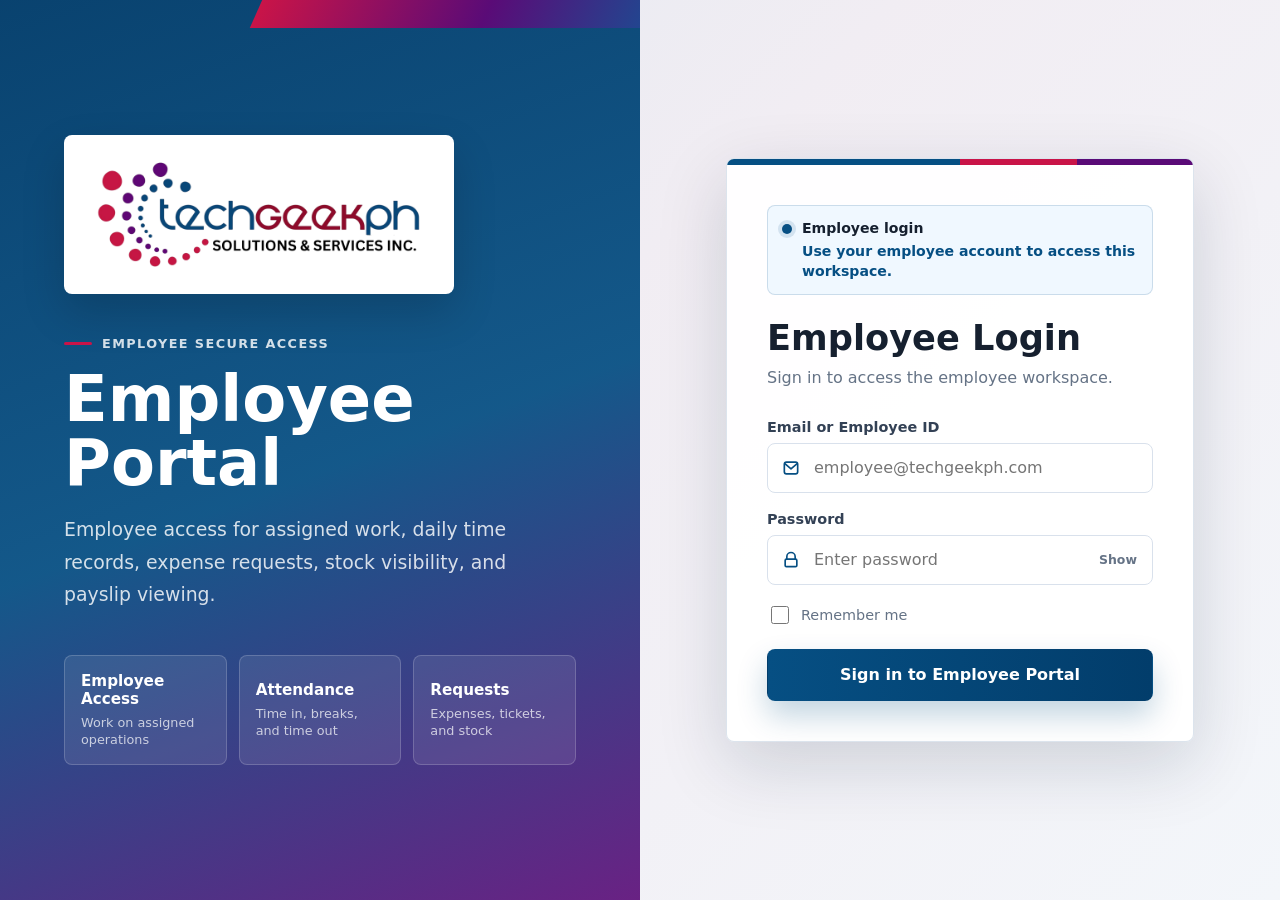
==== commit ffcbe4b7: "Update fmt.Println message from 'Hello' to 'Goodbye'" ====
--- a/application_form.html
+++ b/application_form.html
@@ -1,2111 +1,908 @@
-﻿<!doctype html>
-<html lang="en">
-<head>
-  <meta charset="utf-8">
-  <meta name="viewport" content="width=device-width, initial-scale=1">
-  <title>TechGeekPH Application Form</title>
-  <style>
-    :root {
-      --blue: #064f83;
-      --blue-strong: #023d6b;
-      --crimson: #c91448;
-      --ink: #16202f;
-      --muted: #64748b;
-      --line: #d9e1ec;
-      --soft: #f5f7fb;
-      --surface: #ffffff;
-      --ok: #1f8a66;
-      --warn: #b7791f;
-      --danger: #c91448;
-      --shadow: 0 10px 28px rgba(14, 34, 55, 0.06);
-      font-family: Inter, ui-sans-serif, system-ui, -apple-system, BlinkMacSystemFont, "Segoe UI", sans-serif;
-    }
-
-    * { box-sizing: border-box; }
-    html { -webkit-text-size-adjust: 100%; }
-    body {
-      min-height: 100vh;
-      margin: 0;
-      color: var(--ink);
-      background: var(--soft);
-    }
-
-    button, input, select, textarea { font: inherit; }
-    input, select, textarea, button { font-size: 16px; }
-    button { cursor: pointer; }
-
-    .app {
-      min-height: 100vh;
-      display: grid;
-      grid-template-columns: 240px minmax(0, 1fr);
-    }
-
-    .sidebar {
-      position: sticky;
-      top: 0;
-      height: 100vh;
-      display: flex;
-      flex-direction: column;
-      gap: 18px;
-      padding: 18px;
-      overflow-y: auto;
-      color: #fff;
-      background: linear-gradient(180deg, var(--blue-strong), var(--blue) 58%, #083453);
-    }
-
-    .brand {
-      display: grid;
-      gap: 12px;
-      padding-bottom: 16px;
-      border-bottom: 1px solid rgba(255, 255, 255, 0.16);
-    }
-
-    .brand-logo {
-      display: grid;
-      place-items: center;
-      width: 136px;
-      min-height: 50px;
-      padding: 8px 10px;
-      border-radius: 8px;
-      background: #fff;
-    }
-
-    .brand-logo img {
-      display: block;
-      width: 100%;
-      height: auto;
-    }
-
-    .brand strong, .brand span { display: block; }
-    .brand strong { font-size: 0.96rem; }
-    .brand span {
-      margin-top: 4px;
-      color: rgba(255, 255, 255, 0.72);
-      font-size: 0.78rem;
-      line-height: 1.35;
-    }
-
-    .nav {
-      display: grid;
-      gap: 6px;
-    }
-
-    .nav a, .nav button {
-      display: flex;
-      align-items: center;
-      width: 100%;
-      min-height: 40px;
-      border: 0;
-      border-radius: 8px;
-      color: rgba(255, 255, 255, 0.82);
-      background: transparent;
-      padding: 0 12px;
-      text-align: left;
-      text-decoration: none;
-      font-weight: 750;
-    }
-
-    .nav a:hover, .nav a.is-active, .nav button:hover {
-      color: #fff;
-      background: rgba(255, 255, 255, 0.12);
-    }
-
-
-
-    /* Admin dropdown navigation */
-    .nav a, .nav button, .nav summary {
-      display: flex;
-      align-items: center;
-      width: 100%;
-      min-height: 40px;
-      border: 0;
-      border-radius: 8px;
-      color: rgba(255, 255, 255, 0.82);
-      background: transparent;
-      padding: 0 12px;
-      text-align: left;
-      text-decoration: none;
-      font-weight: 750;
-      list-style: none;
-      user-select: none;
-      gap: 8px;
-    }
-
-    .nav summary::-webkit-details-marker { display: none; }
-    .nav summary::after {
-      content: "v";
-      margin-left: auto;
-      font-size: 0.78rem;
-      opacity: 0.72;
-      transition: transform 160ms ease;
-    }
-
-    .nav details:not([open]) summary::after { transform: rotate(-90deg); }
-
-    .nav a:hover,
-    .nav a.is-active,
-    .nav button:hover,
-    .nav summary:hover,
-    .nav details[open] > summary {
-      color: #fff;
-      background: rgba(255, 255, 255, 0.12);
-    }
-
-    .nav-group {
-      display: grid;
-      gap: 6px;
-      border: 1px solid rgba(255, 255, 255, 0.12);
-      border-radius: 10px;
-      padding: 6px;
-      background: rgba(255, 255, 255, 0.04);
-    }
-
-    .nav-group summary {
-      min-height: 38px;
-      padding: 0 10px;
-      font-size: 0.82rem;
-      font-weight: 900;
-    }
-
-    .nav-sub {
-      display: grid;
-      gap: 4px;
-      margin: 2px 0 2px 10px;
-      padding-left: 10px;
-      border-left: 1px solid rgba(255, 255, 255, 0.20);
-    }
-
-    .nav-sub a {
-      min-height: 34px;
-      padding: 0 10px;
-      font-size: 0.78rem;
-      font-weight: 780;
-    }
-
-    @media (max-width: 920px) {
-      .nav { grid-template-columns: 1fr !important; }
-      .nav-group { width: 100%; }
-    }
-
-    .sidebar-footer {
-      margin-top: auto;
-      display: grid;
-      gap: 10px;
-    }
-
-    .logout {
-      min-height: 40px;
-      border: 1px solid rgba(255, 255, 255, 0.24);
-      border-radius: 8px;
-      color: #fff;
-      background: transparent;
-      font-weight: 800;
-    }
-
-    .main {
-      min-width: 0;
-      display: grid;
-      grid-template-rows: auto 1fr;
-    }
-
-    .topbar {
-      position: sticky;
-      top: 0;
-      z-index: 5;
-      display: flex;
-      align-items: center;
-      justify-content: space-between;
-      gap: 18px;
-      min-height: 72px;
-      padding: 14px clamp(18px, 3vw, 30px);
-      border-bottom: 1px solid var(--line);
-      background: rgba(255, 255, 255, 0.94);
-      backdrop-filter: blur(14px);
-    }
-
-    .title-block h1 {
-      margin: 0;
-      font-size: clamp(1.25rem, 2vw, 1.75rem);
-    }
-
-    .title-block p {
-      margin: 4px 0 0;
-      color: var(--muted);
-      font-size: 0.86rem;
-    }
-
-    .user-chip {
-      display: flex;
-      align-items: center;
-      gap: 12px;
-      min-width: 0;
-    }
-
-    .avatar {
-      display: grid;
-      place-items: center;
-      width: 42px;
-      height: 42px;
-      border-radius: 50%;
-      color: #fff;
-      background: linear-gradient(135deg, var(--crimson), var(--blue));
-      font-weight: 900;
-      flex: 0 0 auto;
-    }
-
-    .user-chip strong, .user-chip span { display: block; }
-    .user-chip strong { font-size: 0.92rem; }
-    .user-chip span { margin-top: 2px; color: var(--muted); font-size: 0.78rem; }
-
-    .content {
-      min-width: 0;
-      display: grid;
-      gap: 18px;
-      padding: clamp(18px, 3vw, 30px);
-    }
-
-    .summary-grid {
-      display: grid;
-      grid-template-columns: repeat(4, minmax(0, 1fr));
-      gap: 12px;
-    }
-
-    .card, .panel {
-      min-width: 0;
-      border: 1px solid var(--line);
-      border-radius: 12px;
-      background: var(--surface);
-      box-shadow: var(--shadow);
-    }
-
-    .card {
-      min-height: 98px;
-      padding: 16px;
-    }
-
-    .card span, .card strong, .card small { display: block; }
-    .card span { color: var(--muted); font-size: 0.78rem; font-weight: 800; }
-    .card strong { margin-top: 10px; color: var(--blue); font-size: 1.65rem; }
-    .card small { margin-top: 7px; color: #7d8b9d; font-size: 0.72rem; }
-
-    .panel-head {
-      display: flex;
-      align-items: center;
-      justify-content: space-between;
-      gap: 14px;
-      padding: 16px;
-      border-bottom: 1px solid var(--line);
-    }
-
-    .panel-head h2 {
-      margin: 0;
-      font-size: 1rem;
-    }
-
-    .panel-head p {
-      margin: 4px 0 0;
-      color: var(--muted);
-      font-size: 0.8rem;
-      line-height: 1.4;
-    }
-
-    .notice {
-      margin: 0;
-      padding: 12px 14px;
-      border: 1px solid rgba(183, 121, 31, 0.22);
-      border-radius: 8px;
-      background: #fff8ea;
-      color: #7a4e10;
-      font-size: 0.84rem;
-      line-height: 1.45;
-    }
-
-    .notice.ok {
-      border-color: rgba(31, 138, 102, 0.28);
-      color: #126247;
-      background: #eefaf5;
-    }
-
-    .notice.error {
-      border-color: rgba(201, 20, 72, 0.26);
-      color: #98113b;
-      background: #fff1f5;
-    }
-
-    .is-hidden { display: none !important; }
-
-    .form-wrap {
-      display: grid;
-      gap: 16px;
-      padding: 16px;
-    }
-
-    .section {
-      border: 1px solid #e5ebf3;
-      border-radius: 12px;
-      background: #fbfdff;
-      overflow: hidden;
-    }
-
-    .section-title {
-      display: flex;
-      justify-content: space-between;
-      gap: 12px;
-      padding: 12px 14px;
-      border-bottom: 1px solid #e5ebf3;
-      background: #ffffff;
-    }
-
-    .section-title h3 {
-      margin: 0;
-      color: var(--blue);
-      font-size: 0.92rem;
-      text-transform: uppercase;
-      letter-spacing: 0.035em;
-    }
-
-    .section-title span {
-      color: var(--muted);
-      font-size: 0.76rem;
-      font-weight: 800;
-    }
-
-    .form-grid {
-      display: grid;
-      grid-template-columns: repeat(4, minmax(0, 1fr));
-      gap: 12px;
-      padding: 14px;
-    }
-
-    .field { min-width: 0; }
-    .field.wide { grid-column: span 2; }
-    .field.full { grid-column: 1 / -1; }
-
-    .field label {
-      display: block;
-      margin-bottom: 6px;
-      color: #334155;
-      font-size: 0.76rem;
-      font-weight: 850;
-    }
-
-    .field small {
-      display: block;
-      margin-top: 5px;
-      color: var(--muted);
-      font-size: 0.72rem;
-      line-height: 1.35;
-    }
-
-    .file-note {
-      min-height: 22px;
-      overflow-wrap: anywhere;
-    }
-
-    .file-ready {
-      color: var(--ok) !important;
-      font-weight: 800;
-    }
-
-    .field input, .field select, .field textarea {
-      width: 100%;
-      min-height: 40px;
-      border: 1px solid var(--line);
-      border-radius: 8px;
-      background: #fff;
-      padding: 0 11px;
-      color: var(--ink);
-      outline: none;
-    }
-
-    .field textarea {
-      min-height: 76px;
-      padding: 9px 11px;
-      resize: vertical;
-    }
-
-    .field input[type="checkbox"] {
-      width: 18px;
-      min-height: 18px;
-      height: 18px;
-      padding: 0;
-    }
-
-    .checkline {
-      display: flex;
-      align-items: flex-start;
-      gap: 10px;
-      min-height: 40px;
-      padding: 11px;
-      border: 1px solid var(--line);
-      border-radius: 8px;
-      background: #fff;
-    }
-
-    .checkline span {
-      color: var(--ink);
-      font-size: 0.86rem;
-      line-height: 1.35;
-    }
-
-    .form-actions {
-      position: sticky;
-      bottom: 0;
-      z-index: 4;
-      display: flex;
-      align-items: center;
-      justify-content: flex-end;
-      gap: 10px;
-      flex-wrap: wrap;
-      padding: 14px 16px;
-      border-top: 1px solid var(--line);
-      background: rgba(255, 255, 255, 0.96);
-      backdrop-filter: blur(12px);
-    }
-
-    .primary-btn, .ghost-btn, .danger-btn, .small-btn {
-      display: inline-flex;
-      align-items: center;
-      justify-content: center;
-      min-height: 40px;
-      border-radius: 8px;
-      padding: 0 14px;
-      font-weight: 850;
-      text-decoration: none;
-    }
-
-    .small-btn {
-      min-height: 32px;
-      padding: 0 10px;
-      font-size: 0.78rem;
-    }
-
-    .primary-btn {
-      border: 1px solid var(--blue);
-      color: #fff;
-      background: var(--blue);
-    }
-
-    .ghost-btn, .small-btn {
-      border: 1px solid var(--line);
-      color: var(--blue);
-      background: #fff;
-    }
-
-    .danger-btn {
-      border: 1px solid #f0b5c3;
-      color: var(--danger);
-      background: #fff5f7;
-    }
-
-    .primary-btn:disabled, .ghost-btn:disabled, .danger-btn:disabled {
-      opacity: 0.6;
-      cursor: not-allowed;
-    }
-
-    .toolbar {
-      display: flex;
-      align-items: center;
-      justify-content: space-between;
-      gap: 12px;
-      padding: 14px 16px;
-      border-bottom: 1px solid var(--line);
-      background: #fbfdff;
-      flex-wrap: wrap;
-    }
-
-    .search, .filter {
-      min-height: 40px;
-      border: 1px solid var(--line);
-      border-radius: 8px;
-      background: #fff;
-      padding: 0 12px;
-      color: var(--ink);
-      outline: none;
-    }
-
-    .search { width: min(100vw - 70px, 420px); }
-
-    .mode-chip {
-      display: inline-flex;
-      align-items: center;
-      min-height: 28px;
-      padding: 0 10px;
-      border-radius: 999px;
-      border: 1px solid #cde4f6;
-      background: #f0f8ff;
-      color: var(--blue);
-      font-size: 0.76rem;
-      font-weight: 850;
-      white-space: nowrap;
-    }
-
-    .table-wrap {
-      width: 100%;
-      overflow: auto;
-      -webkit-overflow-scrolling: touch;
-    }
-
-    table {
-      width: 100%;
-      min-width: 1180px;
-      border-collapse: collapse;
-      font-size: 0.84rem;
-    }
-
-    th, td {
-      padding: 12px 13px;
-      border-bottom: 1px solid #edf1f6;
-      text-align: left;
-      vertical-align: top;
-    }
-
-    th {
-      color: #475569;
-      background: #f9fbfd;
-      font-size: 0.72rem;
-      text-transform: uppercase;
-      letter-spacing: 0.035em;
-      white-space: nowrap;
-    }
-
-    td { color: #263244; }
-    .address-cell { min-width: 260px; white-space: normal; line-height: 1.35; }
-
-    @media (min-width: 1280px) {
-      .content {
-        max-width: 1680px;
-        width: 100%;
-        margin: 0 auto;
-      }
-    }
-
-    @media (max-width: 1180px) {
-      .app { grid-template-columns: 210px minmax(0, 1fr); }
-      .sidebar { padding: 14px; }
-      .content { padding: 18px; }
-      .summary-grid { grid-template-columns: repeat(2, minmax(0, 1fr)); }
-      .form-grid { grid-template-columns: repeat(2, minmax(0, 1fr)); }
-    }
-
-    @media (max-width: 860px) {
-      .app { display: block; }
-      .sidebar {
-        position: relative;
-        height: auto;
-        min-height: auto;
-        padding: 12px;
-        gap: 12px;
-      }
-      .brand {
-        grid-template-columns: auto 1fr;
-        align-items: center;
-        gap: 10px;
-        padding-bottom: 10px;
-      }
-      .brand-logo { width: 110px; min-height: 42px; }
-      .nav { grid-template-columns: repeat(3, minmax(0, 1fr)); gap: 6px; }
-      .nav a, .nav button, .logout {
-        min-height: 38px;
-        justify-content: center;
-        padding: 0 8px;
-        font-size: 0.8rem;
-        text-align: center;
-      }
-      .sidebar-footer { margin-top: 0; }
-      .topbar { position: relative; min-height: auto; padding: 14px 16px; }
-      .content { padding: 14px; gap: 14px; }
-      .panel-head, .toolbar { padding: 14px; }
-    }
-
-    @media (max-width: 680px) {
-      body { background: #f2f5f9; }
-      .brand { grid-template-columns: 1fr; }
-      .brand-logo { width: 124px; }
-      .nav { grid-template-columns: repeat(2, minmax(0, 1fr)); }
-      .topbar { display: grid; gap: 12px; }
-      .user-chip {
-        width: 100%;
-        padding: 10px;
-        border: 1px solid var(--line);
-        border-radius: 12px;
-        background: #fff;
-      }
-      .summary-grid, .form-grid { grid-template-columns: 1fr; }
-      .field.wide, .field.full { grid-column: auto; }
-      .section-title, .panel-head, .toolbar, .form-actions {
-        display: grid;
-        grid-template-columns: 1fr;
-        width: 100%;
-      }
-      .search, .filter, .primary-btn, .ghost-btn, .danger-btn, .small-btn { width: 100%; }
-      .form-actions { position: relative; }
-      .card { min-height: auto; }
-      .card strong { font-size: 1.45rem; }
-      .table-wrap { overflow: visible; }
-      table {
-        min-width: 0;
-        width: 100%;
-        border-collapse: separate;
-        border-spacing: 0 12px;
-      }
-      thead { display: none; }
-      tbody { display: grid; gap: 12px; }
-      tr {
-        display: grid;
-        gap: 0;
-        border: 1px solid var(--line);
-        border-radius: 12px;
-        background: #fff;
-        box-shadow: 0 8px 20px rgba(14, 34, 55, 0.05);
-        overflow: hidden;
-      }
-      td {
-        display: grid;
-        grid-template-columns: 120px minmax(0, 1fr);
-        gap: 10px;
-        align-items: start;
-        width: 100%;
-        padding: 10px 12px;
-        border-bottom: 1px solid #edf1f6;
-        white-space: normal;
-        overflow-wrap: anywhere;
-      }
-      td:last-child { border-bottom: 0; }
-      td::before {
-        content: attr(data-label);
-        color: var(--muted);
-        font-size: 0.72rem;
-        font-weight: 900;
-        text-transform: uppercase;
-        letter-spacing: 0.03em;
-      }
-      td.address-cell { min-width: 0; }
-    }
-
-    @media (max-width: 420px) {
-      .content { padding: 10px; }
-      .nav { grid-template-columns: 1fr; }
-      td { grid-template-columns: 1fr; gap: 5px; }
-      .title-block h1 { font-size: 1.25rem; }
-      .title-block p, .panel-head p { font-size: 0.76rem; }
-    }
-
-    .check-line {
-      display: flex !important;
-      align-items: center;
-      gap: 10px;
-      min-height: 40px;
-      padding: 10px 12px;
-      border: 1px solid var(--line);
-      border-radius: 10px;
-      background: #f8fbff;
-      color: var(--ink) !important;
-      font-size: 0.88rem !important;
-      text-transform: none !important;
-      letter-spacing: 0 !important;
-    }
-
-    .check-line input {
-      width: 18px;
-      min-height: 18px;
-      padding: 0;
-      margin: 0;
-      accent-color: var(--blue);
-    }
-
-    .computed-field input {
-      background: #f8fafc;
-      font-weight: 850;
-      color: var(--blue);
-    }
-
-    .payment-note {
-      margin: 4px 0 0;
-      color: var(--muted);
-      font-size: 0.76rem;
-      line-height: 1.35;
-    }
-
-
-    .terms-paper {
-      display: grid;
-      gap: 14px;
-      max-height: 520px;
-      overflow: auto;
-      padding: 18px;
-      border: 1px solid var(--line);
-      border-radius: 12px;
-      background: #fff;
-      box-shadow: inset 0 0 0 1px rgba(6, 79, 131, 0.03);
-      line-height: 1.55;
-    }
-
-    .terms-header {
-      text-align: center;
-      padding-bottom: 12px;
-      border-bottom: 2px solid var(--blue);
-    }
-
-    .terms-header h2,
-    .terms-header h3 {
-      margin: 0;
-      color: var(--blue-strong);
-    }
-
-    .terms-header h2 {
-      font-size: clamp(1rem, 2vw, 1.3rem);
-      letter-spacing: 0.03em;
-    }
-
-    .terms-header h3 {
-      margin-top: 6px;
-      font-size: 0.95rem;
-      color: var(--crimson);
-    }
-
-    .terms-section {
-      padding: 12px;
-      border: 1px solid #edf1f6;
-      border-radius: 10px;
-      background: #fbfdff;
-      color: #263244;
-      font-size: 0.88rem;
-    }
-
-    .terms-section strong {
-      display: block;
-      margin-bottom: 6px;
-      color: var(--blue);
-      font-size: 0.9rem;
-    }
-
-    .terms-reminder {
-      margin: 0;
-      padding: 12px;
-      border: 1px solid rgba(201, 20, 72, 0.18);
-      border-radius: 10px;
-      background: #fff5f7;
-      color: #98113b;
-      font-size: 0.84rem;
-      line-height: 1.45;
-    }
-
-    @media print {
-      .sidebar,
-      .topbar,
-      .summary-grid,
-      .recent-panel,
-      .form-actions,
-      .notice,
-      .no-print {
-        display: none !important;
-      }
-
-      .app,
-      .main,
-      .content {
-        display: block !important;
-        min-height: auto !important;
-        padding: 0 !important;
-        background: #fff !important;
-      }
-
-      .panel,
-      .section,
-      .terms-paper {
-        box-shadow: none !important;
-        border-color: #111827 !important;
-      }
-
-      .terms-paper {
-        max-height: none !important;
-        overflow: visible !important;
-      }
-    }
-
-  
-
-    /* Keep dropdown navigation as one column on tablets/phones */
-    @media (max-width: 920px) {
-      .nav { grid-template-columns: 1fr !important; }
-      .nav-group { width: 100%; }
-      .nav summary { justify-content: flex-start !important; text-align: left !important; }
-      .nav-sub a { justify-content: flex-start !important; text-align: left !important; }
-    }
-
-  
-
-    /* ==========================================================
-       ADMIN STANDARD SIDEBAR FORMAT - DO NOT CHANGE PER PAGE
-       Standard navigation style for all Employee Portal pages
-       ========================================================== */
-    .app {
-      min-height: 100vh !important;
-      display: grid !important;
-      grid-template-columns: 240px minmax(0, 1fr) !important;
-    }
-
-    .sidebar {
-      position: sticky !important;
-      top: 0 !important;
-      height: 100vh !important;
-      display: flex !important;
-      flex-direction: column !important;
-      gap: 18px !important;
-      padding: 18px !important;
-      overflow-y: auto !important;
-      color: #fff !important;
-      background: linear-gradient(180deg, var(--blue-strong), var(--blue) 58%, #083453) !important;
-    }
-
-    .brand {
-      display: grid !important;
-      gap: 12px !important;
-      padding-bottom: 16px !important;
-      border-bottom: 1px solid rgba(255, 255, 255, 0.16) !important;
-    }
-
-    .brand-logo {
-      display: grid !important;
-      place-items: center !important;
-      width: 124px !important;
-      min-height: 52px !important;
-      padding: 8px 10px !important;
-      border-radius: 7px !important;
-      background: #fff !important;
-    }
-
-    .brand-logo img {
-      display: block !important;
-      width: 100% !important;
-      height: auto !important;
-    }
-
-    .brand strong,
-    .brand span {
-      display: block !important;
-    }
-
-    .brand strong {
-      font-size: 0.96rem !important;
-      font-weight: 900 !important;
-    }
-
-    .brand span {
-      margin-top: 4px !important;
-      color: rgba(255, 255, 255, 0.78) !important;
-      font-size: 0.78rem !important;
-      line-height: 1.38 !important;
-    }
-
-    .nav {
-      display: grid !important;
-      grid-template-columns: 1fr !important;
-      gap: 8px !important;
-      width: 100% !important;
-    }
-
-    .nav a,
-    .nav-toggle {
-      display: flex !important;
-      align-items: center !important;
-      justify-content: flex-start !important;
-      width: 100% !important;
-      min-height: 42px !important;
-      border: 0 !important;
-      border-radius: 8px !important;
-      color: rgba(255, 255, 255, 0.92) !important;
-      background: transparent !important;
-      padding: 0 12px !important;
-      text-align: left !important;
-      text-decoration: none !important;
-      font-size: 0.88rem !important;
-      font-weight: 850 !important;
-      cursor: pointer !important;
-      white-space: normal !important;
-      line-height: 1.15 !important;
-    }
-
-    .nav a:hover,
-    .nav a.is-active,
-    .nav-toggle:hover,
-    .nav-toggle.is-active {
-      color: #fff !important;
-      background: rgba(255, 255, 255, 0.13) !important;
-    }
-
-    .nav-group {
-      display: grid !important;
-      gap: 6px !important;
-      border: 1px solid rgba(255, 255, 255, 0.14) !important;
-      border-radius: 8px !important;
-      padding: 6px !important;
-      background: rgba(255, 255, 255, 0.06) !important;
-      margin: 0 !important;
-    }
-
-    .nav-toggle {
-      min-height: 38px !important;
-      background: rgba(255, 255, 255, 0.08) !important;
-    }
-
-    .nav-toggle::after {
-      content: ">" !important;
-      margin-left: auto !important;
-      font-size: 0.95rem !important;
-      opacity: 0.75 !important;
-      transform: rotate(0deg) !important;
-    }
-
-    .nav-group.is-open .nav-toggle::after {
-      transform: rotate(90deg) !important;
-    }
-
-    .nav-panel {
-      display: none !important;
-      gap: 4px !important;
-      padding: 2px 0 0 10px !important;
-      margin-left: 6px !important;
-      border-left: 1px solid rgba(255, 255, 255, 0.22) !important;
-    }
-
-    .nav-group.is-open .nav-panel {
-      display: grid !important;
-    }
-
-    .nav-panel a {
-      min-height: 34px !important;
-      padding: 0 10px !important;
-      border-radius: 7px !important;
-      font-size: 0.8rem !important;
-      font-weight: 820 !important;
-      line-height: 1.15 !important;
-      white-space: normal !important;
-    }
-
-    .nav-panel a.is-active {
-      background: rgba(255, 255, 255, 0.19) !important;
-      color: #fff !important;
-    }
-
-    .sidebar-footer {
-      margin-top: auto !important;
-      display: grid !important;
-      gap: 10px !important;
-    }
-
-    .logout {
-      min-height: 40px !important;
-      border: 1px solid rgba(255, 255, 255, 0.28) !important;
-      border-radius: 8px !important;
-      color: #fff !important;
-      background: transparent !important;
-      font-weight: 850 !important;
-      text-align: left !important;
-      padding: 0 12px !important;
-      cursor: pointer !important;
-    }
-
-    .logout:hover {
-      background: rgba(255, 255, 255, 0.12) !important;
-    }
-
-    @media (max-width: 860px) {
-      .app {
-        display: grid !important;
-        grid-template-columns: 1fr !important;
-      }
-
-      .sidebar {
-        position: relative !important;
-        height: auto !important;
-        min-height: auto !important;
-      }
-
-      .brand {
-        grid-template-columns: 1fr !important;
-        align-items: start !important;
-      }
-
-      .nav,
-      .nav-panel {
-        grid-template-columns: 1fr !important;
-      }
-
-      .nav a,
-      .nav-toggle,
-      .logout {
-        justify-content: flex-start !important;
-        text-align: left !important;
-      }
-    }
-
-  </style>
-  <link rel="stylesheet" href="assets/employee-shell.css">
-</head>
-<body>
-  <main class="app">
-      <aside class="sidebar" data-employee-sidebar>
-    <div class="brand">
-      <div class="brand-logo">
-        <img src="assets/TechGeekPH%20-%20logo.png" alt="TechGeekPH">
-      </div>
-      <div>
-        <strong>TechGeekPH Employee</strong>
-        <span>Employee portal workspace for field work, attendance, expenses, stock, and payslip access.</span>
-      </div>
-    </div>
-
-    <nav class="nav" aria-label="Employee navigation">
-      <a href="dashboard.html">Dashboard</a>
-
-      <div class="nav-group">
-        <button class="nav-toggle" type="button">Operations</button>
-        <div class="nav-panel">
-          <a href="application_form.html">Application Form</a>
-          <a href="clients.html">Clients</a>
-          <a href="tickets.html">Tickets</a>
-          <a href="nap-checker.html">NAP Checker</a>
-        </div>
-      </div>
-
-      <div class="nav-group">
-        <button class="nav-toggle" type="button">Attendance &amp; Expenses</button>
-        <div class="nav-panel">
-          <a href="daily_time_record.html">My Time Record</a>
-          <a href="my_expense_request.html">My Expense Request</a>
-          <a href="payslip_generator.html">Payslip Generator</a>
-        </div>
-      </div>
-
-      <div class="nav-group">
-        <button class="nav-toggle" type="button">Stock</button>
-        <div class="nav-panel">
-          <a href="consumable_stock.html">Consumable Stock</a>
-        </div>
-      </div>
-    </nav>
-
-    <div class="sidebar-footer">
-      <button class="logout" type="button" id="logoutBtn">Log out</button>
-    </div>
-  </aside>
-
-    <section class="main">
-      <header class="topbar">
-        <div class="title-block">
-          <h1>Application Form</h1>
-          <p>Save new client applications directly to the "New Client" sheet.</p>
-        </div>
-        <div class="user-chip">
-          <div class="avatar" id="avatar">TG</div>
-          <div><strong id="userName">TechGeekPH User</strong><span id="userRole">Portal access</span></div>
-        </div>
-      </header>
-
-      <div class="content">
-        <p class="notice is-hidden" id="notice"></p>
-
-        <div class="summary-grid">
-          <article class="card"><span>Total Applications</span><strong id="metricTotal">--</strong><small>Rows in New Client sheet</small></article>
-          <article class="card"><span>Today</span><strong id="metricToday">--</strong><small>Date Today = current date</small></article>
-          <article class="card"><span>Installed</span><strong id="metricInstalled">--</strong><small>With Date Installed</small></article>
-          <article class="card"><span>Paid</span><strong id="metricPaid">--</strong><small>Amount Paid > 0</small></article>
-        </div>
-
-        <section class="panel">
-          <div class="panel-head">
-            <div>
-              <h2>New Client Application</h2>
-              <p>Fill up personal information, service details, network details, payment, photos, terms, and Google Maps location.</p>
-            </div>
-            <span class="mode-chip" id="sheetChip">Sheet: New Client</span>
-          </div>
-
-          <form id="applicationForm" class="form-wrap">
-            <div class="section">
-              <div class="section-title"><h3>Personal Information</h3><span>Client identity</span></div>
-              <div class="form-grid">
-                <div class="field"><label for="name">Name</label><input id="name" name="Name" autocomplete="given-name" required></div>
-                <div class="field"><label for="middleName">Middle Name</label><input id="middleName" name="Middle Name"></div>
-                <div class="field"><label for="surname">Surname</label><input id="surname" name="Surname" autocomplete="family-name" required></div>
-                <div class="field"><label for="contactNo">Contact No</label><input id="contactNo" name="Contact No" inputmode="tel" placeholder="639xxxxxxxxx" required></div>
-                <div class="field wide"><label for="emailAddress">Email Address</label><input id="emailAddress" name="Email Address" type="email" placeholder="client@email.com"></div>
-                <div class="field"><label for="validIdType">Valid ID Type</label><select id="validIdType" name="Valid ID Type"><option value="">Select ID</option><option>National ID</option><option>Driver's License</option><option>Passport</option><option>UMID</option><option>SSS</option><option>PhilHealth</option><option>Voter's ID</option><option>Postal ID</option><option>Barangay ID</option><option>Company ID</option><option>Others</option></select></div>
-                <div class="field"><label for="idNo">ID No</label><input id="idNo" name="ID No" placeholder="ID number"></div>
-              </div>
-            </div>
-
-            <div class="section">
-              <div class="section-title"><h3>Address Line</h3><span>Installation address</span></div>
-              <div class="form-grid">
-                <div class="field"><label for="houseNumber">House Number</label><input id="houseNumber" name="House Number" placeholder="Blk / Lot / House #"></div>
-                <div class="field wide"><label for="streetName">Street Name</label><input id="streetName" name="Street Name" placeholder="Street / Purok"></div>
-                <div class="field"><label for="barangay">Barangay</label><input id="barangay" name="Barangay" value="Sta. Ana"></div>
-                <div class="field"><label for="cityMunicipality">City/Municipality</label><input id="cityMunicipality" name="City/Municipality" value="Taytay"></div>
-                <div class="field"><label for="postalCode">Postal Code</label><input id="postalCode" name="Postal Code" inputmode="numeric" value="1920"></div>
-                <div class="field"><label for="country">Country</label><input id="country" name="Country" value="Philippines"></div>
-              </div>
-            </div>
-
-            <div class="section">
-              <div class="section-title"><h3>Service Details</h3><span>Plan and speed</span></div>
-              <div class="form-grid">
-                <div class="field"><label for="plan">Plan</label><select id="plan" name="Plan" required><option value="">Select plan</option><option>Student Plan</option><option>Basic Plan</option><option>Budget Plan</option><option>Starter Plan</option><option>Family Plan</option><option>Premium Plan</option><option>Biz Plan</option></select></div>
-                <div class="field"><label for="speed">Speed</label><select id="speed" name="Speed" required><option value="">Select speed</option></select><small id="planFeeNote">Select a plan to show available speed.</small></div>
-                <div class="field"><label for="type">Type</label><select id="type" name="Type"><option value="">Select type</option><option>Single Band</option><option>Dual Band</option><option>Business</option><option>Own Router</option><option>Others</option></select></div>
-                <div class="field"><label for="ftthStart">FTTH Used Start</label><input id="ftthStart" name="FTTH Used Start" inputmode="decimal" placeholder="Meter start"></div>
-                <div class="field"><label for="ftthEnd">FTTH Used End</label><input id="ftthEnd" name="FTTH Used End" inputmode="decimal" placeholder="Meter end"></div>
-                <div class="field"><label for="ftthTotal">FTTH Total Meter</label><input id="ftthTotal" readonly placeholder="Auto compute"></div>
-              </div>
-            </div>
-
-            <div class="section">
-              <div class="section-title"><h3>Account & Router Details</h3><span>Router credentials</span></div>
-              <div class="form-grid">
-                <div class="field"><label for="accountNo">Account No.</label><input id="accountNo" name="Account No." placeholder="SATR0001"></div>
-                <div class="field"><label for="routerModel">Router Model</label><input id="routerModel" name="Router Model" placeholder="ZTE F670L"></div>
-                <div class="field"><label for="version">Version</label><input id="version" name="Version" placeholder="v2 / H2-2"></div>
-                <div class="field"><label for="serialNo">Serial No.</label><input id="serialNo" name="Serial No." placeholder="Serial number"></div>
-                <div class="field"><label for="ssid24">SSID 2.4Ghz</label><input id="ssid24" name="SSID 2.4Ghz" placeholder="WiFi name 2.4G"></div>
-                <div class="field"><label for="ssid5">SSID 5Ghz</label><input id="ssid5" name="SSID 5Ghz" placeholder="WiFi name 5G"></div>
-                <div class="field wide"><label for="password">Password</label><input id="password" name="Password" placeholder="WiFi password"></div>
-              </div>
-            </div>
-
-            <div class="section">
-              <div class="section-title"><h3>Network Details</h3><span>NAP/LCP and readings</span></div>
-              <div class="form-grid">
-                <div class="field"><label for="napNo">NAP No.</label><input id="napNo" name="NAP No." placeholder="NAP01"></div>
-                <div class="field"><label for="lcpNo">LCP No.</label><input id="lcpNo" name="LCP No." placeholder="LCP01"></div>
-                <div class="field"><label for="ponStatus">PON Status</label><select id="ponStatus" name="PON Status"><option value="">Select status</option><option>Online</option><option>Offline</option><option>LOS</option><option>Weak Reading</option><option>For Activation</option><option>For Checking</option></select></div>
-                <div class="field"><label for="fiberCore">Fiber Core</label><input id="fiberCore" name="Fiber Core" placeholder="Blue / Orange / Core #"></div>
-                <div class="field"><label for="scCountUsed">SC count used</label><input id="scCountUsed" name="SC count used" inputmode="numeric" placeholder="0"></div>
-                <div class="field"><label for="readingDbm">Reading (dBm)</label><input id="readingDbm" name="Reading (dBm)" inputmode="decimal" placeholder="-18.00"></div>
-                <div class="field"><label for="napSlotNo">NAP Slot #</label><input id="napSlotNo" name="NAP Slot #" placeholder="Slot #"></div>
-                <div class="field"><label for="remainingSlot">Remaining Slot</label><input id="remainingSlot" name="Remaining Slot" inputmode="numeric" placeholder="Remaining slot"></div>
-              </div>
-            </div>
-
-            <div class="section">
-              <div class="section-title"><h3>Payment Method</h3><span>Cashout + optional prorated bill</span></div>
-              <div class="form-grid">
-                <div class="field computed-field">
-                  <label for="cashoutFee">Cashout / Activation Fee</label>
-                  <input id="cashoutFee" name="Cashout / Activation Fee" inputmode="decimal" value="800" placeholder="800">
-                </div>
-
-                <div class="field">
-                  <label for="cash">Cash</label>
-                  <input id="cash" name="Cash" inputmode="decimal" value="800" placeholder="0">
-                </div>
-
-                <div class="field">
-                  <label for="gcash">GCash</label>
-                  <input id="gcash" name="GCash" inputmode="decimal" placeholder="0">
-                </div>
-
-                <div class="field">
-                  <label for="others">Other Payment Amount</label>
-                  <input id="others" name="Others" inputmode="decimal" placeholder="0">
-                </div>
-
-                <div class="field wide">
-                  <label for="otherTermsPayment">Other Terms of Payment</label>
-                  <input id="otherTermsPayment" name="Other Terms of Payment" placeholder="Example: Bank transfer / Partial / Promise to pay">
-                </div>
-
-                <div class="field">
-                  <label for="referenceLast6Digits">Last 6 Digit Reference #</label>
-                  <input id="referenceLast6Digits" name="Reference Last 6 Digits" inputmode="numeric" maxlength="6" placeholder="123456">
-                </div>
-
-                <div class="field full">
-                  <label class="check-line" for="payProratedBill">
-                    <input id="payProratedBill" name="Pay Prorated Bill" type="checkbox" value="Yes">
-                    Include prorated bill until next 10th due date
-                  </label>
-                  <p class="payment-note">Formula: Monthly Fee / 30 x counted days from installation date up to next 10th due date.</p>
-                </div>
-
-                <div class="field computed-field">
-                  <label for="monthlyFee">Monthly Fee</label>
-                  <input id="monthlyFee" name="Monthly Fee" readonly placeholder="Auto from selected speed">
-                </div>
-
-                <div class="field computed-field">
-                  <label for="nextDueDate">Next Due Date</label>
-                  <input id="nextDueDate" name="Next Due Date" readonly placeholder="Auto next 10th">
-                </div>
-
-                <div class="field computed-field">
-                  <label for="proratedDays">Prorated Days</label>
-                  <input id="proratedDays" name="Prorated Days" readonly placeholder="0">
-                </div>
-
-                <div class="field computed-field">
-                  <label for="proratedBill">Prorated Bill</label>
-                  <input id="proratedBill" name="Prorated Bill" readonly placeholder="0">
-                </div>
-
-                <div class="field computed-field">
-                  <label for="totalInitialPayment">Total Initial Payment</label>
-                  <input id="totalInitialPayment" name="Total Initial Payment" readonly placeholder="0">
-                </div>
-
-                <div class="field computed-field">
-                  <label for="amountPaid">Amount Paid</label>
-                  <input id="amountPaid" name="Amount Paid" readonly placeholder="0">
-                </div>
-              </div>
-            </div>
-
-            <div class="section">
-              <div class="section-title"><h3>Installation Date</h3><span>Schedule and technician</span></div>
-              <div class="form-grid">
-                <div class="field"><label for="dateToday">Date Today</label><input id="dateToday" name="Date Today" type="date"></div>
-                <div class="field"><label for="dateInstalled">Date Installed</label><input id="dateInstalled" name="Date Installed" type="date"></div>
-                <div class="field"><label for="timeStart">Time Start</label><input id="timeStart" name="Time Start" type="time"></div>
-                <div class="field"><label for="timeEnd">Time End</label><input id="timeEnd" name="Time End" type="time"></div>
-                <div class="field wide"><label for="assignedTechnician">Assigned Technician</label><input id="assignedTechnician" name="Assigned Technician" placeholder="Technician name"></div>
-              </div>
-            </div>
-
-            <div class="section">
-              <div class="section-title"><h3>Installation Photos</h3><span>Select files from phone or PC storage</span></div>
-              <div class="form-grid">
-                <div class="field wide">
-                  <label for="fixPositionRouterPhoto">Fix Position Router Photo</label>
-                  <input id="fixPositionRouterPhoto" name="Fix Position Router Photo" type="file" accept="image/*,.pdf">
-                  <small class="file-note" id="fixPositionRouterPhotoNote">No file selected. Image/PDF will auto-upload to Drive when saved.</small>
-                </div>
-                <div class="field wide">
-                  <label for="scReadingPhoto">SC Connector Reading on Client Side Photo</label>
-                  <input id="scReadingPhoto" name="SC Connector Reading on Client Side Photo" type="file" accept="image/*,.pdf">
-                  <small class="file-note" id="scReadingPhotoNote">No file selected. Image/PDF will auto-upload to Drive when saved.</small>
-                </div>
-                <div class="field wide">
-                  <label for="frontHousePhoto">Front House / See Full House on Frame</label>
-                  <input id="frontHousePhoto" name="Front House / See Full House on Frame" type="file" accept="image/*,.pdf">
-                  <small class="file-note" id="frontHousePhotoNote">No file selected. Image/PDF will auto-upload to Drive when saved.</small>
-                </div>
-                <div class="field wide">
-                  <label for="idPicture">ID Picture</label>
-                  <input id="idPicture" name="ID Picture" type="file" accept="image/*,.pdf">
-                  <small class="file-note" id="idPictureNote">No file selected. Image/PDF will auto-upload to Drive when saved.</small>
-                </div>
-              </div>
-            </div>
-
-            <div class="section">
-              <div class="section-title"><h3>Referral & Payment</h3><span>Referral tracking</span></div>
-              <div class="form-grid">
-                <div class="field wide"><label for="referralBy">Referral By</label><input id="referralBy" name="Referral By" placeholder="Agent / client / technician"></div>
-              </div>
-            </div>
-
-            <div class="section">
-              <div class="section-title"><h3>Terms Acceptance</h3><span>Client must read before accepting</span></div>
-              <div class="form-grid">
-                <div class="field full">
-                  <div class="terms-paper" id="serviceTerms">
-                    <div class="terms-header">
-                      <h2>TECHGEEKPH SOLUTIONS &amp; SERVICES INC.</h2>
-                      <h3>Service Terms &amp; Conditions</h3>
-                    </div>
-
-                    <div class="terms-section">
-                      <strong>1. Internet Speed &amp; Service</strong>
-                      1.1 Speed may vary depending on the number of devices and network conditions.<br>
-                      1.2 Minimum speed is up to 80% of the subscribed plan, with 99% service reliability.<br>
-                      1.3 Scheduled maintenance may occur and may temporarily affect the service.
-                    </div>
-
-                    <div class="terms-section">
-                      <strong>2. Customer Responsibilities</strong>
-                      2.1 Customer must allow authorized technicians access for installation, repair, or maintenance.<br>
-                      2.2 All TECHGEEKPH-provided equipment must be properly taken care of.<br>
-                      2.3 Customer information must be accurate and updated.<br>
-                      2.4 A service fee may apply if the issue is caused by customer error or cable damage.
-                    </div>
-
-                    <div class="terms-section">
-                      <strong>3. Billing &amp; Payments</strong>
-                      3.1 The regular billing date is every 10th of the month.<br>
-                      3.2 Billing starts 30 days after activation.<br>
-                      3.3 Payment due date is every 10th of the month.<br>
-                      3.4 Billing starts 30 days after service activation and will be prorated if necessary.<br>
-                      3.5 Billing may be sent via rebate rate. Payments will be prorated based on the selected plan, installation date, and printed copy.<br>
-                      3.6 Payments must be made via cash, online transfer, or official payment channels.<br>
-                      3.7 Payments must be made on or before the due date to avoid service interruption.
-                    </div>
-
-                    <div class="terms-section">
-                      <strong>4. Service Disconnection</strong>
-                      4.1 TECHGEEKPH is not responsible for service delays or outages caused by events beyond its control such as natural disasters, accidents, fires, or cable cuts.
-                    </div>
-
-                    <div class="terms-section">
-                      <strong>5. Limitation of Liability</strong>
-                      5.1 TECHGEEKPH is not liable for loss of income, business interruption, data loss, or damage to personal devices such as TVs, computers, laptops, mobile phones, etc.<br>
-                      5.2 Liability is limited only to the internet service provided.
-                    </div>
-
-                    <div class="terms-section">
-                      <strong>6. Service Interruption</strong>
-                      6.1 TECHGEEKPH is not liable for interruptions caused by external factors including power outages, ISP backbone issues, or force majeure events.
-                    </div>
-
-                    <div class="terms-section">
-                      <strong>7. Service Interruptions &amp; Rebates</strong>
-                      7.1 A rebate may be granted for full-service interruptions lasting more than 24 hours.<br>
-                      7.2 A written request must be submitted within 7 days from the interruption.<br>
-                      7.3 Rebate calculation:<br>
-                      &nbsp;&nbsp;&nbsp;&nbsp;Monthly Fee / 30 = Daily Rate<br>
-                      &nbsp;&nbsp;&nbsp;&nbsp;Daily Rate x Number of days without service<br>
-                      7.4 Rebates are the only form of compensation.
-                    </div>
-
-                    <div class="terms-section">
-                      <strong>8. Data Privacy</strong>
-                      8.1 Customer information is collected and used only for service delivery, billing, and updates.<br>
-                      8.2 All personal data is handled in accordance with applicable data privacy laws.
-                    </div>
-                  </div>
-                </div>
-
-                <div class="field full">
-                  <p class="terms-reminder">Please allow the client to read the terms above before signing or accepting the application.</p>
-                </div>
-
-                <div class="field full">
-                  <label>Terms Accepted</label>
-                  <label class="checkline"><input id="termsAccepted" name="Terms Accepted" type="checkbox" value="Yes" required><span>I have read, understood, and accepted the TECHGEEKPH Service Terms &amp; Conditions.</span></label>
-                </div>
-                <div class="field wide"><label for="agreementNameSignature">Agreement Name / Signature</label><input id="agreementNameSignature" name="Agreement Name / Signature" placeholder="Client full name / signature name" required></div>
-                <div class="field wide"><label for="acceptedDateTime">Accepted Date & Time</label><input id="acceptedDateTime" name="Accepted Date & Time" readonly placeholder="Auto when terms accepted"></div>
-              </div>
-            </div>
-
-            <div class="section">
-              <div class="section-title"><h3>Google Maps Location</h3><span>GPS coordinates</span></div>
-              <div class="form-grid">
-                <div class="field"><label for="mapsLatitude">Maps Latitude</label><input id="mapsLatitude" name="Maps Latitude" inputmode="decimal" placeholder="14.xxxxxx"></div>
-                <div class="field"><label for="mapsLongitude">Maps Longitude</label><input id="mapsLongitude" name="Maps Longitude" inputmode="decimal" placeholder="121.xxxxxx"></div>
-                <div class="field wide"><label for="googleMapsLink">Google Maps Link</label><input id="googleMapsLink" name="Google Maps Link" type="url" placeholder="https://maps.google.com/..."></div>
-                <div class="field full"><button class="ghost-btn" type="button" id="getLocationBtn">Get Current Location</button><small>Use phone GPS at client location for best accuracy.</small></div>
-              </div>
-            </div>
-
-            <div class="form-actions">
-              <button class="ghost-btn" type="button" id="clearBtn">Clear Form</button>
-              <button class="primary-btn" type="submit" id="saveBtn">Save Application</button>
-            </div>
-          </form>
-        </section>
-
-        <section class="panel">
-          <div class="panel-head">
-            <div><h2>Recent Applications</h2><p>Latest rows from the "New Client" sheet.</p></div>
-            <button class="ghost-btn" type="button" id="refreshBtn">Refresh</button>
-          </div>
-          <div class="toolbar">
-            <input class="search" id="searchInput" placeholder="Search name, account, contact, address, plan">
-            <span class="mode-chip" id="rowCount">0 records</span>
-          </div>
-          <div class="table-wrap">
-            <table>
-              <thead><tr><th>Name</th><th>Account No.</th><th>Contact No</th><th>Plan</th><th>Speed</th><th>Amount Paid</th><th>Date Installed</th><th>Google Maps</th></tr></thead>
-              <tbody id="applicationRows"><tr><td colspan="8">Waiting for application data...</td></tr></tbody>
-            </table>
-          </div>
-        </section>
-      </div>
-    </section>
-  </main>
-
-  <script>
-    const BACKEND_URL = "https://script.google.com/macros/s/AKfycbxDY5TsonrB58YaN8LGbrrrc_ZD1QVpF1WK0p6jToIR2FBSqGaHfsgaE1CCiH1MvukV/exec";
-    const SESSION_KEY = "techgeekph_session";
-    const LEGACY_SESSION_KEY = "techgeekph_employee_session";
-
-    const PLAN_OPTIONS = [
-      { plan: "Student Plan", speed: "15Mbps", fee: 500, type: "Single Band" },
-      { plan: "Basic Plan", speed: "25Mbps", fee: 600, type: "Single Band" },
-      { plan: "Basic Plan", speed: "30Mbps", fee: 699, type: "Single Band" },
-      { plan: "Basic Plan", speed: "35Mbps", fee: 699, type: "Single Band" },
-      { plan: "Budget Plan", speed: "50Mbps", fee: 1000, type: "Dual Band" },
-      { plan: "Budget Plan", speed: "65Mbps", fee: 799, type: "Dual Band" },
-      { plan: "Budget Plan", speed: "75Mbps", fee: 799, type: "Dual Band" },
-      { plan: "Budget Plan", speed: "80Mbps", fee: 999, type: "Dual Band" },
-      { plan: "Starter Plan", speed: "100Mbps", fee: 999, type: "Dual Band" },
-      { plan: "Starter Plan", speed: "120Mbps", fee: 999, type: "Dual Band" },
-      { plan: "Family Plan", speed: "150Mbps", fee: 1499, type: "Dual Band" },
-      { plan: "Family Plan", speed: "175Mbps", fee: 1299, type: "Dual Band" },
-      { plan: "Premium Plan", speed: "200Mbps", fee: 1500, type: "Dual Band" },
-      { plan: "Premium Plan", speed: "300Mbps", fee: 1499, type: "Dual Band" },
-      { plan: "Biz Plan", speed: "200Mbps", fee: 1599, type: "Business" }
-    ];
-
-    let applications = [];
-
-    const fields = {
-      notice: document.querySelector("#notice"),
-      avatar: document.querySelector("#avatar"),
-      userName: document.querySelector("#userName"),
-      userRole: document.querySelector("#userRole"),
-      form: document.querySelector("#applicationForm"),
-      plan: document.querySelector("#plan"),
-      speed: document.querySelector("#speed"),
-      type: document.querySelector("#type"),
-      planFeeNote: document.querySelector("#planFeeNote"),
-      cashoutFee: document.querySelector("#cashoutFee"),
-      cash: document.querySelector("#cash"),
-      gcash: document.querySelector("#gcash"),
-      others: document.querySelector("#others"),
-      otherTermsPayment: document.querySelector("#otherTermsPayment"),
-      referenceLast6Digits: document.querySelector("#referenceLast6Digits"),
-      payProratedBill: document.querySelector("#payProratedBill"),
-      monthlyFee: document.querySelector("#monthlyFee"),
-      nextDueDate: document.querySelector("#nextDueDate"),
-      proratedDays: document.querySelector("#proratedDays"),
-      proratedBill: document.querySelector("#proratedBill"),
-      totalInitialPayment: document.querySelector("#totalInitialPayment"),
-      amountPaid: document.querySelector("#amountPaid"),
-      ftthStart: document.querySelector("#ftthStart"),
-      ftthEnd: document.querySelector("#ftthEnd"),
-      ftthTotal: document.querySelector("#ftthTotal"),
-      dateToday: document.querySelector("#dateToday"),
-      dateInstalled: document.querySelector("#dateInstalled"),
-      fixPositionRouterPhoto: document.querySelector("#fixPositionRouterPhoto"),
-      scReadingPhoto: document.querySelector("#scReadingPhoto"),
-      frontHousePhoto: document.querySelector("#frontHousePhoto"),
-      idPicture: document.querySelector("#idPicture"),
-      termsAccepted: document.querySelector("#termsAccepted"),
-      acceptedDateTime: document.querySelector("#acceptedDateTime"),
-      mapsLatitude: document.querySelector("#mapsLatitude"),
-      mapsLongitude: document.querySelector("#mapsLongitude"),
-      googleMapsLink: document.querySelector("#googleMapsLink"),
-      getLocationBtn: document.querySelector("#getLocationBtn"),
-      saveBtn: document.querySelector("#saveBtn"),
-      clearBtn: document.querySelector("#clearBtn"),
-      refreshBtn: document.querySelector("#refreshBtn"),
-      searchInput: document.querySelector("#searchInput"),
-      rowCount: document.querySelector("#rowCount"),
-      applicationRows: document.querySelector("#applicationRows"),
-      metricTotal: document.querySelector("#metricTotal"),
-      metricToday: document.querySelector("#metricToday"),
-      metricInstalled: document.querySelector("#metricInstalled"),
-      metricPaid: document.querySelector("#metricPaid"),
-      logoutBtn: document.querySelector("#logoutBtn")
-    };
-
-    function loadSession() {
-      try {
-        const adminSession = JSON.parse(localStorage.getItem(SESSION_KEY) || "{}");
-        if (adminSession && (adminSession.token || adminSession.sessionToken || adminSession.user || adminSession.email)) return adminSession;
-        return JSON.parse(localStorage.getItem(LEGACY_SESSION_KEY) || "{}");
-      } catch (error) {
-        return {};
-      }
-    }
-
-    function getSessionToken() {
-      const session = loadSession();
-      return session.token || session.sessionToken || session.accessToken || "";
-    }
-
-    function initialsFrom(value) {
-      return String(value || "TG")
-        .replace(/@.*/, "")
-        .split(/[.\s_-]+/)
-        .filter(Boolean)
-        .slice(0, 2)
-        .map(part => part[0].toUpperCase())
-        .join("") || "TG";
-    }
-
-    function setUser(session) {
-      const user = session.user || {};
-      const name = user.fullName || user.name || user.email || session.email || "TechGeekPH User";
-      const role = user.role || session.role || "portal";
-      fields.userName.textContent = name;
-      fields.userRole.textContent = String(role).charAt(0).toUpperCase() + String(role).slice(1).toLowerCase() + " access";
-      fields.avatar.textContent = initialsFrom(name);
-    }
-
-    function todayInputValue() {
-      const d = new Date();
-      const yyyy = d.getFullYear();
-      const mm = String(d.getMonth() + 1).padStart(2, "0");
-      const dd = String(d.getDate()).padStart(2, "0");
-      return yyyy + "-" + mm + "-" + dd;
-    }
-
-    function nowDisplay() {
-      return new Date().toLocaleString("en-PH", { hour12: true });
-    }
-
-    function normalize(value) {
-      return String(value || "").trim().toLowerCase();
-    }
-
-    function escapeHtml(value) {
-      return String(value || "")
-        .replace(/&/g, "&amp;")
-        .replace(/</g, "&lt;")
-        .replace(/>/g, "&gt;")
-        .replace(/"/g, "&quot;");
-    }
-
-    function moneyNumber(value) {
-      const cleaned = String(value || "").replace(/[^0-9.-]/g, "");
-      return cleaned ? cleaned : "";
-    }
-
-    function formatMoney(value) {
-      const cleaned = moneyNumber(value);
-      if (!cleaned) return "";
-      const num = Number(cleaned);
-      if (!Number.isFinite(num)) return String(value || "");
-      return "PHP  " + num.toLocaleString("en-PH", { minimumFractionDigits: 2, maximumFractionDigits: 2 });
-    }
-
-    function keyValue(row, names) {
-      for (let i = 0; i < names.length; i += 1) {
-        const key = names[i];
-        if (row && Object.prototype.hasOwnProperty.call(row, key)) return row[key];
-      }
-      return "";
-    }
-
-    function showNotice(message, type) {
-      fields.notice.textContent = message;
-      fields.notice.classList.remove("is-hidden", "ok", "error");
-      if (type === "ok") fields.notice.classList.add("ok");
-      if (type === "error") fields.notice.classList.add("error");
-    }
-
-    function hideNotice() {
-      fields.notice.textContent = "";
-      fields.notice.classList.add("is-hidden");
-      fields.notice.classList.remove("ok", "error");
-    }
-
-    async function callBackend(action, payload, options) {
-      const data = Object.assign({}, payload || {});
-      data.action = action;
-      data.method = action;
-      if (!data.token && !data.sessionToken) data.token = getSessionToken();
-
-      const usePost = options && options.usePost;
-
-      const parseResponse = async function(response) {
-        const text = await response.text();
-        const type = response.headers.get("content-type") || "";
-
-        if (type.indexOf("application/json") !== -1 || /^[\s\r\n]*[\[{]/.test(text)) return JSON.parse(text);
-        if (/<html[\s>]/i.test(text) || /sandboxFrame/i.test(text)) {
-          return { ok: false, success: false, htmlResponse: true, message: "Apps Script returned HTML instead of JSON. Check deployment/access settings." };
-        }
-        return { ok: false, success: false, message: text.trim() || "Unexpected response from backend." };
-      };
-
-      if (usePost) {
-        // Best option when this HTML is served inside Google Apps Script.
-        // This avoids browser CORS/redirect "Failed to fetch" issues.
-        if (window.google && google.script && google.script.run && action === "saveNewClientApplication") {
-          return new Promise(function(resolve, reject) {
-            google.script.run
-              .withSuccessHandler(function(result) {
-                resolve(result || { success: true, ok: true });
-              })
-              .withFailureHandler(function(error) {
-                reject(new Error(error && error.message ? error.message : String(error)));
-              })
-              .saveNewClientApplication(data.token || getSessionToken(), data);
-          });
-        }
-
-        try {
-          const response = await fetch(BACKEND_URL, {
-            method: "POST",
-            redirect: "follow",
-            headers: { "Content-Type": "text/plain;charset=utf-8" },
-            body: JSON.stringify(data)
-          });
-          return parseResponse(response);
-        } catch (fetchError) {
-          // Fallback for GitHub Pages / local file / external hosting where Apps Script
-          // POST sometimes saves but the browser blocks the JSON response because of CORS.
-          if (String(fetchError && fetchError.message || fetchError).toLowerCase().includes("failed to fetch")) {
-            await fetch(BACKEND_URL, {
-              method: "POST",
-              mode: "no-cors",
-              redirect: "follow",
-              headers: { "Content-Type": "text/plain;charset=utf-8" },
-              body: JSON.stringify(data)
-            });
-
-            return {
-              success: true,
-              ok: true,
-              opaqueResponse: true,
-              message: "Application submitted. The browser could not read the Apps Script response, but the request was sent. Please check the New Client sheet."
-            };
-          }
-          throw fetchError;
-        }
-      }
-
-      const params = new URLSearchParams();
-      Object.keys(data).forEach(key => {
-        if (data[key] !== undefined && data[key] !== null) params.set(key, data[key]);
-      });
-
-      const url = BACKEND_URL + "?" + params.toString();
-      const response = await fetch(url, { method: "GET", redirect: "follow" });
-      return parseResponse(response);
-    }
-
-    function refreshSpeedOptions() {
-      const selectedPlan = fields.plan.value;
-      fields.speed.innerHTML = '<option value="">Select speed</option>';
-      PLAN_OPTIONS.filter(item => !selectedPlan || item.plan === selectedPlan).forEach(item => {
-        const option = document.createElement("option");
-        option.value = item.speed;
-        option.textContent = item.plan + " - " + item.speed;
-        option.dataset.plan = item.plan;
-        option.dataset.fee = item.fee;
-        option.dataset.type = item.type;
-        fields.speed.appendChild(option);
-      });
-      fields.planFeeNote.textContent = selectedPlan ? "Available speed for " + selectedPlan + "." : "Select a plan to show available speed.";
-    }
-
-    function applySpeedPreset() {
-      const selected = fields.speed.options[fields.speed.selectedIndex];
-      if (!selected) return;
-      if (selected.dataset.plan && !fields.plan.value) fields.plan.value = selected.dataset.plan;
-      if (selected.dataset.type && !fields.type.value) fields.type.value = selected.dataset.type;
-      if (fields.monthlyFee) fields.monthlyFee.value = selected.dataset.fee || "";
-      fields.planFeeNote.textContent = selected.dataset.fee ? "Standard monthly fee: " + formatMoney(selected.dataset.fee) : "";
-      updatePaymentComputation();
-    }
-
-    function updateFtthTotal() {
-      const start = Number(moneyNumber(fields.ftthStart.value) || 0);
-      const end = Number(moneyNumber(fields.ftthEnd.value) || 0);
-      if (!fields.ftthStart.value && !fields.ftthEnd.value) {
-        fields.ftthTotal.value = "";
-        return;
-      }
-      const total = Math.max(0, end - start);
-      fields.ftthTotal.value = total ? total + " meter(s)" : "";
-    }
-
-    function parseInputDate(value) {
-      if (!value) return null;
-      const parts = String(value).split("-").map(Number);
-      if (parts.length !== 3 || !parts[0] || !parts[1] || !parts[2]) return null;
-      return new Date(parts[0], parts[1] - 1, parts[2]);
-    }
-
-    function dateInputValueFromDate(date) {
-      if (!date) return "";
-      const yyyy = date.getFullYear();
-      const mm = String(date.getMonth() + 1).padStart(2, "0");
-      const dd = String(date.getDate()).padStart(2, "0");
-      return yyyy + "-" + mm + "-" + dd;
-    }
-
-    function getNextDueDateFromInstall(installDate) {
-      if (!installDate) return null;
-      const year = installDate.getFullYear();
-      const month = installDate.getMonth();
-      const day = installDate.getDate();
-      if (day < 10) return new Date(year, month, 10);
-      return new Date(year, month + 1, 10);
-    }
-
-    function getProratedDayCount(installDate, nextDueDate) {
-      if (!installDate || !nextDueDate) return 0;
-      const start = new Date(installDate.getFullYear(), installDate.getMonth(), installDate.getDate());
-      const end = new Date(nextDueDate.getFullYear(), nextDueDate.getMonth(), nextDueDate.getDate());
-      const diffDays = Math.ceil((end.getTime() - start.getTime()) / 86400000);
-      return Math.min(30, Math.max(1, diffDays + 1));
-    }
-
-    function getSelectedMonthlyFee() {
-      if (fields.monthlyFee && moneyNumber(fields.monthlyFee.value)) return Number(moneyNumber(fields.monthlyFee.value));
-      const selected = fields.speed.options[fields.speed.selectedIndex];
-      if (selected && selected.dataset && selected.dataset.fee) return Number(selected.dataset.fee || 0);
-      return 0;
-    }
-
-    function updatePaymentComputation() {
-      const cashout = Number(moneyNumber(fields.cashoutFee && fields.cashoutFee.value) || 0);
-      const monthlyFee = getSelectedMonthlyFee();
-      const installedValue = fields.dateInstalled ? fields.dateInstalled.value : "";
-      const todayValue = fields.dateToday ? fields.dateToday.value : "";
-      const baseDate = parseInputDate(installedValue) || parseInputDate(todayValue) || new Date();
-      const nextDue = getNextDueDateFromInstall(baseDate);
-      const includeProrated = fields.payProratedBill && fields.payProratedBill.checked;
-      const days = includeProrated ? getProratedDayCount(baseDate, nextDue) : 0;
-      const prorated = includeProrated && monthlyFee ? Math.round(((monthlyFee / 30) * days) * 100) / 100 : 0;
-      const totalInitial = cashout + prorated;
-      const cash = Number(moneyNumber(fields.cash && fields.cash.value) || 0);
-      const gcash = Number(moneyNumber(fields.gcash && fields.gcash.value) || 0);
-      const others = Number(moneyNumber(fields.others && fields.others.value) || 0);
-      const amountPaid = cash + gcash + others;
-
-      if (fields.monthlyFee && monthlyFee) fields.monthlyFee.value = monthlyFee;
-      if (fields.nextDueDate) fields.nextDueDate.value = nextDue ? dateInputValueFromDate(nextDue) : "";
-      if (fields.proratedDays) fields.proratedDays.value = days || "";
-      if (fields.proratedBill) fields.proratedBill.value = prorated ? prorated.toFixed(2) : "";
-      if (fields.totalInitialPayment) fields.totalInitialPayment.value = totalInitial ? totalInitial.toFixed(2) : "";
-      if (fields.amountPaid) fields.amountPaid.value = amountPaid ? amountPaid.toFixed(2) : "";
-    }
-
-    function syncAcceptedDateTime() {
-      fields.acceptedDateTime.value = fields.termsAccepted.checked ? nowDisplay() : "";
-    }
-
-    function syncMapsLink() {
-      const lat = String(fields.mapsLatitude.value || "").trim();
-      const lng = String(fields.mapsLongitude.value || "").trim();
-      if (lat && lng && !fields.googleMapsLink.value) {
-        fields.googleMapsLink.value = "https://maps.google.com/?q=" + encodeURIComponent(lat + "," + lng);
-      }
-    }
-
-    function setCurrentLocation() {
-      if (!navigator.geolocation) {
-        showNotice("Geolocation is not supported on this browser.", "error");
-        return;
-      }
-      showNotice("Getting current GPS location...");
-      fields.getLocationBtn.disabled = true;
-      navigator.geolocation.getCurrentPosition(function(pos) {
-        const lat = pos.coords.latitude.toFixed(7);
-        const lng = pos.coords.longitude.toFixed(7);
-        fields.mapsLatitude.value = lat;
-        fields.mapsLongitude.value = lng;
-        fields.googleMapsLink.value = "https://maps.google.com/?q=" + encodeURIComponent(lat + "," + lng);
-        showNotice("Location captured.", "ok");
-        fields.getLocationBtn.disabled = false;
-      }, function(error) {
-        showNotice("Unable to get location. " + (error.message || "Please allow GPS permission."), "error");
-        fields.getLocationBtn.disabled = false;
-      }, { enableHighAccuracy: true, timeout: 15000, maximumAge: 0 });
-    }
-
-    const PHOTO_UPLOAD_FIELDS = [
-      { id: "fixPositionRouterPhoto", header: "Fix Position Router Photo", noteId: "fixPositionRouterPhotoNote" },
-      { id: "scReadingPhoto", header: "SC Connector Reading on Client Side Photo", noteId: "scReadingPhotoNote" },
-      { id: "frontHousePhoto", header: "Front House / See Full House on Frame", noteId: "frontHousePhotoNote" },
-      { id: "idPicture", header: "ID Picture", noteId: "idPictureNote" }
-    ];
-
-    function bindUploadNotes() {
-      PHOTO_UPLOAD_FIELDS.forEach(function(item) {
-        const input = document.getElementById(item.id);
-        const note = document.getElementById(item.noteId);
-        if (!input || !note) return;
-
-        input.addEventListener("change", function() {
-          const file = input.files && input.files[0];
-          if (!file) {
-            note.textContent = "No file selected. Image/PDF will auto-upload to Drive when saved.";
-            note.classList.remove("file-ready");
-            return;
-          }
-
-          const sizeMb = file.size / 1024 / 1024;
-          note.textContent = "Selected: " + file.name + " (" + sizeMb.toFixed(2) + " MB)";
-          note.classList.add("file-ready");
-        });
-      });
-    }
-
-    function resetUploadNotes() {
-      PHOTO_UPLOAD_FIELDS.forEach(function(item) {
-        const note = document.getElementById(item.noteId);
-        if (!note) return;
-        note.textContent = "No file selected. Image/PDF will auto-upload to Drive when saved.";
-        note.classList.remove("file-ready");
-      });
-    }
-
-    function readFileAsDataUrl(file) {
-      return new Promise(function(resolve, reject) {
-        const reader = new FileReader();
-        reader.onload = function() { resolve(String(reader.result || "")); };
-        reader.onerror = function() { reject(reader.error || new Error("Unable to read file.")); };
-        reader.readAsDataURL(file);
-      });
-    }
-
-    async function imageFileToUploadPayload(file, fieldName) {
-      const maxWidth = 1600;
-      const maxHeight = 1600;
-      const imageType = /^image\//i.test(file.type || "");
-
-      if (!imageType) {
-        const originalDataUrl = await readFileAsDataUrl(file);
-        return {
-          fieldName: fieldName,
-          filename: file.name,
-          mimeType: file.type || "application/octet-stream",
-          base64: originalDataUrl.split(",")[1] || ""
-        };
-      }
-
-      try {
-        const dataUrl = await readFileAsDataUrl(file);
-        const img = await new Promise(function(resolve, reject) {
-          const image = new Image();
-          image.onload = function() { resolve(image); };
-          image.onerror = function() { reject(new Error("Unable to process image.")); };
-          image.src = dataUrl;
-        });
-
-        let width = img.width;
-        let height = img.height;
-        const ratio = Math.min(maxWidth / width, maxHeight / height, 1);
-        width = Math.round(width * ratio);
-        height = Math.round(height * ratio);
-
-        const canvas = document.createElement("canvas");
-        canvas.width = width;
-        canvas.height = height;
-        const ctx = canvas.getContext("2d");
-        ctx.drawImage(img, 0, 0, width, height);
-
-        const compressedDataUrl = canvas.toDataURL("image/jpeg", 0.82);
-        const cleanName = String(file.name || "photo").replace(/\.[^.]+$/, "") + ".jpg";
-
-        return {
-          fieldName: fieldName,
-          filename: cleanName,
-          mimeType: "image/jpeg",
-          base64: compressedDataUrl.split(",")[1] || ""
-        };
-      } catch (err) {
-        const fallbackDataUrl = await readFileAsDataUrl(file);
-        return {
-          fieldName: fieldName,
-          filename: file.name,
-          mimeType: file.type || "application/octet-stream",
-          base64: fallbackDataUrl.split(",")[1] || ""
-        };
-      }
-    }
-
-    async function collectUploadFiles() {
-      const uploads = [];
-
-      for (const item of PHOTO_UPLOAD_FIELDS) {
-        const input = document.getElementById(item.id);
-        const file = input && input.files && input.files[0];
-        if (!file) continue;
-
-        const sizeMb = file.size / 1024 / 1024;
-        if (sizeMb > 25) {
-          throw new Error(item.header + " is too large. Please use a file below 25 MB.");
-        }
-
-        const payload = await imageFileToUploadPayload(file, item.header);
-        uploads.push(payload);
-      }
-
-      return uploads;
-    }
-
-    async function formPayload() {
-      const data = {};
-      new FormData(fields.form).forEach(function(value, key) {
-        if (value instanceof File) return;
-        data[key] = value;
-      });
-      data["Terms Accepted"] = fields.termsAccepted.checked ? "Yes" : "No";
-      data["Accepted Date & Time"] = fields.acceptedDateTime.value || "";
-      data["FTTH Total Meter"] = fields.ftthTotal.value || "";
-
-      data["Pay Prorated Bill"] = fields.payProratedBill.checked ? "Yes" : "No";
-      data["Monthly Fee"] = fields.monthlyFee.value || "";
-      data["Next Due Date"] = fields.nextDueDate.value || "";
-      data["Prorated Days"] = fields.proratedDays.value || "";
-      data["Prorated Bill"] = fields.proratedBill.value || "";
-      data["Total Initial Payment"] = fields.totalInitialPayment.value || "";
-
-      ["Cashout / Activation Fee", "Cash", "GCash", "Others", "Monthly Fee", "Prorated Bill", "Total Initial Payment", "Amount Paid"].forEach(key => {
-        if (data[key]) data[key] = moneyNumber(data[key]);
-      });
-
-      data.__files = await collectUploadFiles();
-
-      const session = loadSession();
-      const user = session.user || {};
-      data["Encoded By"] = user.fullName || user.name || user.email || session.email || "Portal User";
-      return data;
-    }
-
-    async function saveApplication(event) {
-      event.preventDefault();
-
-      fields.saveBtn.disabled = true;
-      fields.saveBtn.textContent = "Preparing...";
-
-      try {
-        const data = await formPayload();
-        fields.saveBtn.textContent = "Saving...";
-        showNotice(data.__files && data.__files.length ? "Uploading photos and saving application..." : "Saving application to New Client sheet...");
-
-        const response = await callBackend("saveNewClientApplication", data, { usePost: true });
-        if (response && (response.ok || response.success)) {
-          showNotice(response.opaqueResponse ? response.message : "Application saved to New Client sheet.", "ok");
-          fields.form.reset();
-          resetUploadNotes();
-          fields.dateToday.value = todayInputValue();
-          refreshSpeedOptions();
-          updateFtthTotal();
-          updatePaymentComputation();
-          setTimeout(loadApplications, response.opaqueResponse ? 2500 : 0);
-        } else {
-          showNotice((response && response.message) || "Unable to save application.", "error");
-        }
-      } catch (error) {
-        showNotice("Unable to save application. " + (error && error.message ? error.message : ""), "error");
-      } finally {
-        fields.saveBtn.disabled = false;
-        fields.saveBtn.textContent = "Save Application";
-      }
-    }
-
-    function clearForm() {
-      fields.form.reset();
-      resetUploadNotes();
-      fields.dateToday.value = todayInputValue();
-      refreshSpeedOptions();
-      updateFtthTotal();
-      updatePaymentComputation();
-      hideNotice();
-    }
-
-    function applicationText(row) {
-      return ["Name", "Middle Name", "Surname", "Contact No", "Account No.", "House Number", "Street Name", "Barangay", "City/Municipality", "Plan", "Speed"].map(key => row[key] || "").join(" ").toLowerCase();
-    }
-
-    function setMetrics(rows) {
-      const today = todayInputValue();
-      fields.metricTotal.textContent = rows.length.toLocaleString();
-      fields.metricToday.textContent = rows.filter(row => String(row["Date Today"] || "").slice(0, 10) === today).length.toLocaleString();
-      fields.metricInstalled.textContent = rows.filter(row => String(row["Date Installed"] || "").trim()).length.toLocaleString();
-      fields.metricPaid.textContent = rows.filter(row => Number(moneyNumber(row["Amount Paid"])) > 0).length.toLocaleString();
-    }
-
-    function renderApplications() {
-      const query = normalize(fields.searchInput.value);
-      const rows = applications.filter(row => !query || applicationText(row).indexOf(query) !== -1);
-      fields.rowCount.textContent = rows.length + " record" + (rows.length === 1 ? "" : "s");
-      setMetrics(applications);
-
-      if (!rows.length) {
-        fields.applicationRows.innerHTML = '<tr><td data-label="Status" colspan="8">No applications to show yet.</td></tr>';
-        return;
-      }
-
-      fields.applicationRows.innerHTML = rows.slice(0, 80).map(row => {
-        const fullName = [row["Name"], row["Middle Name"], row["Surname"]].filter(Boolean).join(" ");
-        const maps = row["Google Maps Link"] || "";
-        return "<tr>" +
-          '<td data-label="Name">' + escapeHtml(fullName) + "</td>" +
-          '<td data-label="Account No.">' + escapeHtml(row["Account No."] || "") + "</td>" +
-          '<td data-label="Contact No">' + escapeHtml(row["Contact No"] || "") + "</td>" +
-          '<td data-label="Plan">' + escapeHtml(row["Plan"] || "") + "</td>" +
-          '<td data-label="Speed">' + escapeHtml(row["Speed"] || "") + "</td>" +
-          '<td data-label="Amount Paid">' + escapeHtml(formatMoney(row["Amount Paid"] || "")) + "</td>" +
-          '<td data-label="Date Installed">' + escapeHtml(row["Date Installed"] || "") + "</td>" +
-          '<td data-label="Google Maps">' + (maps ? '<a class="small-btn" href="' + escapeHtml(maps) + '" target="_blank" rel="noopener">Open Maps</a>' : "") + "</td>" +
-        "</tr>";
-      }).join("");
-    }
-
-    async function loadApplications() {
-      showNotice("Loading New Client applications...");
-      try {
-        const response = await callBackend("listNewClientApplications", {});
-        if (!response || (!response.ok && !response.success)) {
-          applications = [];
-          renderApplications();
-          showNotice((response && response.message) || "Unable to load applications.", "error");
-          return;
-        }
-        applications = response.data || response.applications || response.rows || [];
-        hideNotice();
-        renderApplications();
-      } catch (error) {
-        applications = [];
-        renderApplications();
-        showNotice("Unable to load applications. " + (error && error.message ? error.message : ""), "error");
-      }
-    }
-
-    fields.plan.addEventListener("change", function() {
-      refreshSpeedOptions();
-      fields.speed.value = "";
-      fields.type.value = "";
-      if (fields.monthlyFee) fields.monthlyFee.value = "";
-      updatePaymentComputation();
-    });
-    fields.speed.addEventListener("change", applySpeedPreset);
-    fields.ftthStart.addEventListener("input", updateFtthTotal);
-    fields.ftthEnd.addEventListener("input", updateFtthTotal);
-    [fields.cashoutFee, fields.cash, fields.gcash, fields.others, fields.dateInstalled, fields.dateToday].forEach(function(input) {
-      if (input) {
-        input.addEventListener("input", updatePaymentComputation);
-        input.addEventListener("change", updatePaymentComputation);
-      }
-    });
-    if (fields.payProratedBill) fields.payProratedBill.addEventListener("change", updatePaymentComputation);
-    if (fields.referenceLast6Digits) {
-      fields.referenceLast6Digits.addEventListener("input", function() {
-        fields.referenceLast6Digits.value = fields.referenceLast6Digits.value.replace(/\D/g, "").slice(0, 6);
-      });
-    }
-    fields.termsAccepted.addEventListener("change", syncAcceptedDateTime);
-    fields.mapsLatitude.addEventListener("input", syncMapsLink);
-    fields.mapsLongitude.addEventListener("input", syncMapsLink);
-    fields.getLocationBtn.addEventListener("click", setCurrentLocation);
-    fields.form.addEventListener("submit", saveApplication);
-    fields.clearBtn.addEventListener("click", clearForm);
-    fields.refreshBtn.addEventListener("click", loadApplications);
-    fields.searchInput.addEventListener("input", renderApplications);
-    fields.logoutBtn.addEventListener("click", function() {
-      localStorage.removeItem(SESSION_KEY);
-      localStorage.removeItem(LEGACY_SESSION_KEY);
-      window.location.href = "index.html";
-    });
-
-    bindUploadNotes();
-    setUser(loadSession());
-    fields.dateToday.value = todayInputValue();
-    refreshSpeedOptions();
-    updatePaymentComputation();
-    loadApplications();
-  </script>
-
-  <script>
-    document.querySelectorAll(".nav-toggle").forEach(function(button) {
-      button.addEventListener("click", function() {
-        const group = button.closest(".nav-group");
-        if (!group) return;
-        group.classList.toggle("is-open");
-      });
-    });
-  </script>
-  <script src="assets/employee-shell.js"></script>
-</body>
+<!doctype html>
+<html lang="en">
+<head>
+  <meta charset="utf-8">
+  <meta name="viewport" content="width=device-width, initial-scale=1">
+  <title>TechGeekPH Application Form</title>
+  <style>
+    :root {
+      --blue:#064f83;
+      --blue-strong:#023d6b;
+      --crimson:#c91448;
+      --ink:#16202f;
+      --muted:#64748b;
+      --line:#d9e1ec;
+      --soft:#f5f7fb;
+      --surface:#fff;
+      --ok:#1f8a66;
+      --warn:#b7791f;
+      --danger:#c91448;
+      --shadow:0 10px 28px rgba(14,34,55,.06);
+      font-family:Inter,ui-sans-serif,system-ui,-apple-system,BlinkMacSystemFont,"Segoe UI",sans-serif;
+    }
+
+    *{box-sizing:border-box}
+    html{-webkit-text-size-adjust:100%}
+    body{min-height:100vh;margin:0;color:var(--ink);background:var(--soft)}
+    button,input,select,textarea{font:inherit;font-size:16px}
+    button{cursor:pointer}
+    .is-hidden{display:none!important}
+
+    .app{min-height:100vh;display:grid;grid-template-columns:280px minmax(0,1fr)}
+    .sidebar{position:sticky;top:0;height:100vh;display:flex;flex-direction:column;gap:18px;padding:16px;color:#fff;background:linear-gradient(180deg,var(--blue-strong),var(--blue) 62%,#083453);overflow-y:auto}
+    .brand{display:grid;gap:12px;padding-bottom:16px;border-bottom:1px solid rgba(255,255,255,.16)}
+    .brand-logo{display:grid;place-items:center;width:165px;min-height:70px;padding:10px;border-radius:8px;background:#fff}
+    .brand-logo img{display:block;width:100%;height:auto;object-fit:contain}
+    .brand strong{display:block;font-size:1rem;font-weight:900}
+    .brand span{display:block;margin-top:5px;color:rgba(255,255,255,.76);font-size:.84rem;line-height:1.45}
+    .nav{display:grid;gap:7px;width:100%}
+    .nav>a,.nav-toggle{display:flex;align-items:center;justify-content:flex-start;width:100%;min-height:42px;border:0;border-radius:10px;color:rgba(255,255,255,.86);background:transparent;padding:0 13px;text-align:left;text-decoration:none;font-size:.88rem;font-weight:850;line-height:1.18}
+    .nav>a:hover,.nav>a.is-active,.nav-toggle:hover,.nav-toggle.is-active{color:#fff;background:rgba(255,255,255,.13)}
+    .nav-group{display:grid;gap:6px;margin:2px 0;border:1px solid rgba(255,255,255,.16);border-radius:12px;padding:8px;background:rgba(255,255,255,.06)}
+    .nav-toggle{min-height:36px;border-radius:9px;color:#fff;background:rgba(255,255,255,.12);padding:0 11px;font-weight:950}
+    .nav-toggle::after{content:">";margin-left:auto;opacity:.75;transition:transform .16s ease}
+    .nav-group.is-open .nav-toggle::after{transform:rotate(90deg)}
+    .nav-panel{display:none;gap:5px;margin-left:14px;padding-left:10px;border-left:1px solid rgba(255,255,255,.24)}
+    .nav-group.is-open .nav-panel{display:grid}
+    .nav-panel a{display:flex;align-items:center;min-height:34px;border-radius:8px;color:rgba(255,255,255,.86);padding:0 10px;text-decoration:none;font-size:.82rem;font-weight:820}
+    .nav-panel a:hover,.nav-panel a.is-active{color:#fff;background:rgba(255,255,255,.19)}
+    .sidebar-footer{margin-top:auto;display:grid;gap:10px}
+    .logout{min-height:44px;width:100%;border:1px solid rgba(255,255,255,.28);border-radius:10px;color:#fff;background:transparent;font-weight:900;text-align:left;padding:0 13px}
+    .logout:hover{background:rgba(255,255,255,.12)}
+
+    .main{min-width:0;display:grid;grid-template-rows:auto 1fr}
+    .topbar{position:sticky;top:0;z-index:5;display:flex;align-items:center;justify-content:space-between;gap:18px;min-height:72px;padding:14px clamp(18px,3vw,30px);border-bottom:1px solid var(--line);background:rgba(255,255,255,.94);backdrop-filter:blur(14px)}
+    .title-block h1{margin:0;font-size:clamp(1.25rem,2vw,1.75rem)}
+    .title-block p{margin:4px 0 0;color:var(--muted);font-size:.86rem}
+    .user-chip{display:flex;align-items:center;gap:12px;min-width:0}
+    .avatar{display:grid;place-items:center;width:42px;height:42px;border-radius:50%;color:#fff;background:linear-gradient(135deg,var(--crimson),var(--blue));font-weight:900;flex:0 0 auto}
+    .user-chip strong,.user-chip span{display:block}
+    .user-chip strong{font-size:.92rem}
+    .user-chip span{margin-top:2px;color:var(--muted);font-size:.78rem}
+
+    .content{min-width:0;display:grid;gap:18px;width:100%;max-width:1680px;margin:0 auto;padding:clamp(18px,3vw,30px)}
+    .summary-grid{display:grid;grid-template-columns:repeat(4,minmax(0,1fr));gap:12px}
+    .card,.panel{min-width:0;border:1px solid var(--line);border-radius:14px;background:var(--surface);box-shadow:var(--shadow)}
+    .card{min-height:104px;padding:16px}
+    .card span,.card strong,.card small{display:block}
+    .card span{color:var(--muted);font-size:.78rem;font-weight:800}
+    .card strong{margin-top:10px;color:var(--blue);font-size:1.65rem}
+    .card small{margin-top:7px;color:#7d8b9d;font-size:.72rem}
+    .panel-head{display:flex;align-items:flex-start;justify-content:space-between;gap:14px;padding:16px;border-bottom:1px solid var(--line);flex-wrap:wrap}
+    .panel-head h2{margin:0;font-size:1rem}
+    .panel-head p{margin:4px 0 0;color:var(--muted);font-size:.8rem;line-height:1.4}
+    .notice{margin:0;padding:12px 14px;border:1px solid rgba(183,121,31,.22);border-radius:10px;background:#fff8ea;color:#7a4e10;font-size:.84rem;line-height:1.45}
+    .notice.ok{border-color:rgba(31,138,102,.28);color:#126247;background:#eefaf5}
+    .notice.error{border-color:rgba(201,20,72,.26);color:#98113b;background:#fff1f5}
+    .mode-chip{display:inline-flex;align-items:center;min-height:30px;padding:0 11px;border-radius:999px;border:1px solid #cde4f6;background:#f0f8ff;color:var(--blue);font-size:.76rem;font-weight:900;white-space:nowrap}
+
+    .form-wrap{display:grid;gap:18px;padding:18px}
+    .section{min-width:0;border:1px solid #e5ebf3;border-radius:12px;background:#fbfdff;overflow:hidden}
+    .section-title{display:flex;align-items:center;justify-content:space-between;gap:12px;padding:13px 16px;border-bottom:1px solid #e5ebf3;background:#fff;flex-wrap:wrap}
+    .section-title h3{margin:0;color:var(--blue);font-size:.92rem;text-transform:uppercase;letter-spacing:.035em}
+    .section-title span{color:var(--muted);font-size:.76rem;font-weight:800}
+    .form-grid{display:grid;grid-template-columns:repeat(auto-fit,minmax(225px,1fr));gap:14px;padding:16px;align-items:start}
+    .field{min-width:0;display:flex;flex-direction:column}
+    .field.wide{grid-column:span 2}
+    .field.full{grid-column:1/-1}
+    .field>label:not(.check-line):not(.checkline){display:flex;align-items:flex-end;min-height:30px;margin-bottom:7px;color:#334155;font-size:.76rem;font-weight:850;line-height:1.25}
+    .field small{display:block;margin-top:5px;color:var(--muted);font-size:.72rem;line-height:1.35}
+    .field input,.field select,.field textarea{display:block;width:100%;min-width:0;min-height:44px;border:1px solid var(--line);border-radius:9px;background:#fff;padding:0 12px;color:var(--ink);outline:none}
+    .field textarea{min-height:92px;padding:11px 12px;resize:vertical}
+    .field input:focus,.field select:focus,.field textarea:focus{border-color:var(--blue);box-shadow:0 0 0 4px rgba(6,79,131,.12)}
+    .field input[type="checkbox"]{width:18px;min-height:18px;height:18px;padding:0}
+    .computed-field input{background:#f8fafc;font-weight:850;color:var(--blue)}
+    .check-line,.checkline{display:flex!important;align-items:flex-start;gap:10px;min-height:42px;padding:11px;border:1px solid var(--line);border-radius:9px;background:#fff;color:var(--ink)!important;font-size:.88rem!important;text-transform:none!important;letter-spacing:0!important}
+    .check-line input,.checkline input{width:18px;min-height:18px;height:18px;margin:0;accent-color:var(--blue)}
+    .payment-note{margin:4px 0 0;color:var(--muted);font-size:.76rem;line-height:1.35}
+    .file-note{min-height:22px;overflow-wrap:anywhere}
+    .file-ready{color:var(--ok)!important;font-weight:800}
+    input[type="file"]{padding:9px 10px}
+    input[type="file"]::file-selector-button{margin-right:10px;border:1px solid var(--line);border-radius:7px;background:#f8fafc;color:var(--blue);font-weight:800;padding:7px 10px;cursor:pointer}
+
+    .plan-refresh-row{display:flex;align-items:center;justify-content:space-between;gap:10px;flex-wrap:wrap;padding:0 16px 16px}
+    .plan-refresh-status{color:var(--muted);font-size:.75rem}
+
+    .terms-paper{display:grid;gap:14px;max-height:520px;overflow:auto;padding:18px;border:1px solid var(--line);border-radius:12px;background:#fff;line-height:1.55}
+    .terms-header{text-align:center;padding-bottom:12px;border-bottom:2px solid var(--blue)}
+    .terms-header h2,.terms-header h3{margin:0;color:var(--blue-strong)}
+    .terms-header h2{font-size:clamp(1rem,2vw,1.3rem);letter-spacing:.03em}
+    .terms-header h3{margin-top:6px;font-size:.95rem;color:var(--crimson)}
+    .terms-section{padding:12px;border:1px solid #edf1f6;border-radius:10px;background:#fbfdff;color:#263244;font-size:.88rem}
+    .terms-section strong{display:block;margin-bottom:6px;color:var(--blue);font-size:.9rem}
+    .terms-reminder{margin:0;padding:12px;border:1px solid rgba(201,20,72,.18);border-radius:10px;background:#fff5f7;color:#98113b;font-size:.84rem;line-height:1.45}
+
+    .form-actions{position:sticky;bottom:0;z-index:4;display:flex;align-items:center;justify-content:flex-end;gap:10px;flex-wrap:wrap;padding:14px 16px;border-top:1px solid var(--line);background:rgba(255,255,255,.96);backdrop-filter:blur(12px)}
+    .primary-btn,.ghost-btn,.small-btn{display:inline-flex;align-items:center;justify-content:center;min-height:40px;border-radius:8px;padding:0 14px;font-weight:850;text-decoration:none}
+    .primary-btn{border:1px solid var(--blue);color:#fff;background:var(--blue)}
+    .ghost-btn,.small-btn{border:1px solid var(--line);color:var(--blue);background:#fff}
+    .small-btn{min-height:32px;padding:0 10px;font-size:.78rem}
+    button:disabled{opacity:.6;cursor:not-allowed}
+
+    .toolbar{display:flex;align-items:center;justify-content:space-between;gap:12px;padding:14px 16px;border-bottom:1px solid var(--line);background:#fbfdff;flex-wrap:wrap}
+    .search{width:min(100%,420px);min-height:40px;border:1px solid var(--line);border-radius:8px;background:#fff;padding:0 12px;color:var(--ink);outline:none}
+    .table-wrap{width:100%;overflow:auto;-webkit-overflow-scrolling:touch}
+    table{width:100%;min-width:980px;border-collapse:collapse;font-size:.84rem}
+    th,td{padding:12px 13px;border-bottom:1px solid #edf1f6;text-align:left;vertical-align:top}
+    th{color:#475569;background:#f9fbfd;font-size:.72rem;text-transform:uppercase;letter-spacing:.035em;white-space:nowrap}
+    td{color:#263244;overflow-wrap:anywhere}
+
+    @media(max-width:1280px){
+      .app{grid-template-columns:250px minmax(0,1fr)}
+      .summary-grid{grid-template-columns:repeat(2,minmax(0,1fr))}
+    }
+    @media(max-width:860px){
+      .app{display:block}
+      .sidebar{position:relative;height:auto;min-height:auto;padding:12px;gap:12px}
+      .brand{grid-template-columns:auto 1fr;align-items:center;gap:10px;padding-bottom:10px}
+      .brand-logo{width:118px;min-height:46px}
+      .nav,.nav-panel{grid-template-columns:1fr}
+      .topbar{position:relative;min-height:auto;padding:14px 16px}
+      .content{padding:14px}
+    }
+    @media(max-width:680px){
+      .brand{grid-template-columns:1fr}
+      .topbar{display:grid;gap:12px}
+      .user-chip{width:100%;padding:10px;border:1px solid var(--line);border-radius:12px;background:#fff}
+      .summary-grid,.form-grid{grid-template-columns:1fr}
+      .field.wide,.field.full{grid-column:auto}
+      .section-title,.panel-head,.toolbar,.form-actions{display:grid;grid-template-columns:1fr;width:100%}
+      .search,.primary-btn,.ghost-btn,.small-btn{width:100%}
+      .form-actions{position:relative}
+      .table-wrap{overflow:visible}
+      table{min-width:0;width:100%;border-collapse:separate;border-spacing:0 12px}
+      thead{display:none}
+      tbody{display:grid;gap:12px}
+      tr{display:grid;border:1px solid var(--line);border-radius:12px;background:#fff;box-shadow:0 8px 20px rgba(14,34,55,.05);overflow:hidden}
+      td{display:grid;grid-template-columns:120px minmax(0,1fr);gap:10px;width:100%;padding:10px 12px;border-bottom:1px solid #edf1f6;white-space:normal}
+      td:last-child{border-bottom:0}
+      td::before{content:attr(data-label);color:var(--muted);font-size:.72rem;font-weight:900;text-transform:uppercase;letter-spacing:.03em}
+    }
+    @media(max-width:420px){.content{padding:10px}td{grid-template-columns:1fr;gap:5px}}
+  </style>
+  <link rel="stylesheet" href="assets/employee-shell.css">
+</head>
+<body>
+  <main class="app">
+    <aside class="sidebar" data-employee-sidebar>
+      <div class="brand">
+        <div class="brand-logo"><img src="assets/TechGeekPH%20-%20logo.png" alt="TechGeekPH"></div>
+        <div><strong>TechGeekPH Employee</strong><span>Employee portal workspace for field work, attendance, expenses, stock, and payslip access.</span></div>
+      </div>
+
+      <nav class="nav" aria-label="Employee navigation">
+        <a href="dashboard.html">Dashboard</a>
+        <div class="nav-group is-open">
+          <button class="nav-toggle is-active" type="button">Operations</button>
+          <div class="nav-panel">
+            <a class="is-active" href="application_form.html">Application Form</a>
+            <a href="clients.html">Clients</a>
+            <a href="tickets.html">Tickets</a>
+            <a href="nap-checker.html">NAP Checker</a>
+          </div>
+        </div>
+        <div class="nav-group">
+          <button class="nav-toggle" type="button">Attendance &amp; Expenses</button>
+          <div class="nav-panel">
+            <a href="daily_time_record.html">My Time Record</a>
+            <a href="my_expense_request.html">My Expense Request</a>
+            <a href="payslip_generator.html">Payslip Generator</a>
+          </div>
+        </div>
+        <div class="nav-group">
+          <button class="nav-toggle" type="button">Stock</button>
+          <div class="nav-panel"><a href="consumable_stock.html">Consumable Stock</a></div>
+        </div>
+      </nav>
+
+      <div class="sidebar-footer"><button class="logout" type="button" id="logoutBtn">Log out</button></div>
+    </aside>
+
+    <section class="main">
+      <header class="topbar">
+        <div class="title-block"><h1>Application Form</h1><p>Plans are loaded directly from the Plans sheet.</p></div>
+        <div class="user-chip"><div class="avatar" id="avatar">TG</div><div><strong id="userName">TechGeekPH User</strong><span id="userRole">Portal access</span></div></div>
+      </header>
+
+      <div class="content">
+        <p class="notice is-hidden" id="notice"></p>
+
+        <div class="summary-grid">
+          <article class="card"><span>Total Applications</span><strong id="metricTotal">--</strong><small>Rows in New Client sheet</small></article>
+          <article class="card"><span>Today</span><strong id="metricToday">--</strong><small>Date Today = current date</small></article>
+          <article class="card"><span>Installed</span><strong id="metricInstalled">--</strong><small>With Date Installed</small></article>
+          <article class="card"><span>Paid</span><strong id="metricPaid">--</strong><small>Amount Paid &gt; 0</small></article>
+        </div>
+
+        <section class="panel">
+          <div class="panel-head">
+            <div><h2>New Client Application</h2><p>Plan, speed, monthly fee, router type, and activation fee are loaded from the Plans sheet.</p></div>
+            <span class="mode-chip" id="sheetChip">Sheet: New Client</span>
+          </div>
+
+          <form id="applicationForm" class="form-wrap">
+            <div class="section">
+              <div class="section-title"><h3>Personal Information</h3><span>Client identity</span></div>
+              <div class="form-grid">
+                <div class="field"><label for="name">Name</label><input id="name" name="Name" autocomplete="given-name" required></div>
+                <div class="field"><label for="middleName">Middle Name</label><input id="middleName" name="Middle Name"></div>
+                <div class="field"><label for="surname">Surname</label><input id="surname" name="Surname" autocomplete="family-name" required></div>
+                <div class="field"><label for="contactNo">Contact No</label><input id="contactNo" name="Contact No" inputmode="tel" placeholder="639xxxxxxxxx" required></div>
+                <div class="field wide"><label for="emailAddress">Email Address</label><input id="emailAddress" name="Email Address" type="email" placeholder="client@email.com"></div>
+                <div class="field"><label for="validIdType">Valid ID Type</label><select id="validIdType" name="Valid ID Type"><option value="">Select ID</option><option>National ID</option><option>Driver's License</option><option>Passport</option><option>UMID</option><option>SSS</option><option>PhilHealth</option><option>Voter's ID</option><option>Postal ID</option><option>Barangay ID</option><option>Company ID</option><option>Others</option></select></div>
+                <div class="field"><label for="idNo">ID No</label><input id="idNo" name="ID No" placeholder="ID number"></div>
+              </div>
+            </div>
+
+            <div class="section">
+              <div class="section-title"><h3>Address Line</h3><span>Installation address</span></div>
+              <div class="form-grid">
+                <div class="field"><label for="houseNumber">House Number</label><input id="houseNumber" name="House Number" placeholder="Blk / Lot / House #"></div>
+                <div class="field wide"><label for="streetName">Street Name</label><input id="streetName" name="Street Name" placeholder="Street / Purok"></div>
+                <div class="field"><label for="barangay">Barangay</label><input id="barangay" name="Barangay" value="Sta. Ana"></div>
+                <div class="field"><label for="cityMunicipality">City/Municipality</label><input id="cityMunicipality" name="City/Municipality" value="Taytay"></div>
+                <div class="field"><label for="postalCode">Postal Code</label><input id="postalCode" name="Postal Code" inputmode="numeric" value="1920"></div>
+                <div class="field"><label for="country">Country</label><input id="country" name="Country" value="Philippines"></div>
+              </div>
+            </div>
+
+            <div class="section">
+              <div class="section-title"><h3>Service Details</h3><span>Live data from Plans sheet</span></div>
+              <div class="form-grid">
+                <div class="field"><label for="plan">Plan</label><select id="plan" name="Plan" required><option value="">Loading plans...</option></select></div>
+                <div class="field wide"><label for="speed">Speed / Package</label><select id="speed" name="Speed" required><option value="">Select plan first</option></select><small id="planFeeNote">Loading active plans from the Plans sheet...</small></div>
+                <div class="field"><label for="type">Router Type</label><input id="type" name="Type" readonly placeholder="Auto from selected package"></div>
+                <div class="field"><label for="ftthStart">FTTH Used Start</label><input id="ftthStart" name="FTTH Used Start" inputmode="decimal" placeholder="Meter start"></div>
+                <div class="field"><label for="ftthEnd">FTTH Used End</label><input id="ftthEnd" name="FTTH Used End" inputmode="decimal" placeholder="Meter end"></div>
+                <div class="field"><label for="ftthTotal">FTTH Total Meter</label><input id="ftthTotal" readonly placeholder="Auto compute"></div>
+              </div>
+              <div class="plan-refresh-row"><span class="plan-refresh-status" id="planRefreshStatus">Waiting for plan data...</span><button class="ghost-btn" type="button" id="refreshPlansBtn">Refresh Plans</button></div>
+            </div>
+
+            <div class="section">
+              <div class="section-title"><h3>Account &amp; Router Details</h3><span>Router credentials</span></div>
+              <div class="form-grid">
+                <div class="field"><label for="accountNo">Account No.</label><input id="accountNo" name="Account No." placeholder="SATR0001"></div>
+                <div class="field"><label for="routerModel">Router Model</label><input id="routerModel" name="Router Model" placeholder="ZTE F670L"></div>
+                <div class="field"><label for="version">Version</label><input id="version" name="Version" placeholder="v2 / H2-2"></div>
+                <div class="field"><label for="serialNo">Serial No.</label><input id="serialNo" name="Serial No." placeholder="Serial number"></div>
+                <div class="field"><label for="ssid24">SSID 2.4Ghz</label><input id="ssid24" name="SSID 2.4Ghz" placeholder="WiFi name 2.4G"></div>
+                <div class="field"><label for="ssid5">SSID 5Ghz</label><input id="ssid5" name="SSID 5Ghz" placeholder="WiFi name 5G"></div>
+                <div class="field wide"><label for="password">Password</label><input id="password" name="Password" placeholder="WiFi password"></div>
+              </div>
+            </div>
+
+            <div class="section">
+              <div class="section-title"><h3>Network Details</h3><span>NAP/LCP and readings</span></div>
+              <div class="form-grid">
+                <div class="field"><label for="napNo">NAP No.</label><input id="napNo" name="NAP No." placeholder="NAP01"></div>
+                <div class="field"><label for="lcpNo">LCP No.</label><input id="lcpNo" name="LCP No." placeholder="LCP01"></div>
+                <div class="field"><label for="ponStatus">PON Status</label><select id="ponStatus" name="PON Status"><option value="">Select status</option><option>Online</option><option>Offline</option><option>LOS</option><option>Weak Reading</option><option>For Activation</option><option>For Checking</option></select></div>
+                <div class="field"><label for="fiberCore">Fiber Core</label><input id="fiberCore" name="Fiber Core" placeholder="Blue / Orange / Core #"></div>
+                <div class="field"><label for="scCountUsed">SC count used</label><input id="scCountUsed" name="SC count used" inputmode="numeric" placeholder="0"></div>
+                <div class="field"><label for="readingDbm">Reading (dBm)</label><input id="readingDbm" name="Reading (dBm)" inputmode="decimal" placeholder="-18.00"></div>
+                <div class="field"><label for="napSlotNo">NAP Slot #</label><input id="napSlotNo" name="NAP Slot #" placeholder="Slot #"></div>
+                <div class="field"><label for="remainingSlot">Remaining Slot</label><input id="remainingSlot" name="Remaining Slot" inputmode="numeric" placeholder="Remaining slot"></div>
+              </div>
+            </div>
+
+            <div class="section">
+              <div class="section-title"><h3>Payment Method</h3><span>Cashout + optional prorated bill</span></div>
+              <div class="form-grid">
+                <div class="field computed-field"><label for="cashoutFee">Cashout / Activation Fee</label><input id="cashoutFee" name="Cashout / Activation Fee" inputmode="decimal" value="800" placeholder="800"></div>
+                <div class="field"><label for="cash">Cash</label><input id="cash" name="Cash" inputmode="decimal" value="800" placeholder="0"></div>
+                <div class="field"><label for="gcash">GCash</label><input id="gcash" name="GCash" inputmode="decimal" placeholder="0"></div>
+                <div class="field"><label for="others">Other Payment Amount</label><input id="others" name="Others" inputmode="decimal" placeholder="0"></div>
+                <div class="field wide"><label for="otherTermsPayment">Other Terms of Payment</label><input id="otherTermsPayment" name="Other Terms of Payment" placeholder="Bank transfer / Partial / Promise to pay"></div>
+                <div class="field"><label for="referenceLast6Digits">Last 6 Digit Reference #</label><input id="referenceLast6Digits" name="Reference Last 6 Digits" inputmode="numeric" maxlength="6" placeholder="123456"></div>
+                <div class="field full"><label class="check-line" for="payProratedBill"><input id="payProratedBill" name="Pay Prorated Bill" type="checkbox" value="Yes">Include prorated bill until next 10th due date</label><p class="payment-note">Formula: Monthly Fee / 30 x counted days from installation date up to next 10th due date.</p></div>
+                <div class="field computed-field"><label for="monthlyFee">Monthly Fee</label><input id="monthlyFee" name="Monthly Fee" readonly placeholder="Auto from package"></div>
+                <div class="field computed-field"><label for="nextDueDate">Next Due Date</label><input id="nextDueDate" name="Next Due Date" readonly placeholder="Auto next 10th"></div>
+                <div class="field computed-field"><label for="proratedDays">Prorated Days</label><input id="proratedDays" name="Prorated Days" readonly placeholder="0"></div>
+                <div class="field computed-field"><label for="proratedBill">Prorated Bill</label><input id="proratedBill" name="Prorated Bill" readonly placeholder="0"></div>
+                <div class="field computed-field"><label for="totalInitialPayment">Total Initial Payment</label><input id="totalInitialPayment" name="Total Initial Payment" readonly placeholder="0"></div>
+                <div class="field computed-field"><label for="amountPaid">Amount Paid</label><input id="amountPaid" name="Amount Paid" readonly placeholder="0"></div>
+              </div>
+            </div>
+
+            <div class="section">
+              <div class="section-title"><h3>Installation Date</h3><span>Schedule and technician</span></div>
+              <div class="form-grid">
+                <div class="field"><label for="dateToday">Date Today</label><input id="dateToday" name="Date Today" type="date"></div>
+                <div class="field"><label for="dateInstalled">Date Installed</label><input id="dateInstalled" name="Date Installed" type="date"></div>
+                <div class="field"><label for="timeStart">Time Start</label><input id="timeStart" name="Time Start" type="time"></div>
+                <div class="field"><label for="timeEnd">Time End</label><input id="timeEnd" name="Time End" type="time"></div>
+                <div class="field wide"><label for="assignedTechnician">Assigned Technician</label><input id="assignedTechnician" name="Assigned Technician" placeholder="Technician name"></div>
+              </div>
+            </div>
+
+            <div class="section">
+              <div class="section-title"><h3>Installation Photos</h3><span>Select files from phone or PC storage</span></div>
+              <div class="form-grid">
+                <div class="field wide"><label for="fixPositionRouterPhoto">Fix Position Router Photo</label><input id="fixPositionRouterPhoto" name="Fix Position Router Photo" type="file" accept="image/*,.pdf"><small class="file-note" id="fixPositionRouterPhotoNote">No file selected. Image/PDF will auto-upload to Drive when saved.</small></div>
+                <div class="field wide"><label for="scReadingPhoto">SC Connector Reading on Client Side Photo</label><input id="scReadingPhoto" name="SC Connector Reading on Client Side Photo" type="file" accept="image/*,.pdf"><small class="file-note" id="scReadingPhotoNote">No file selected. Image/PDF will auto-upload to Drive when saved.</small></div>
+                <div class="field wide"><label for="frontHousePhoto">Front House / See Full House on Frame</label><input id="frontHousePhoto" name="Front House / See Full House on Frame" type="file" accept="image/*,.pdf"><small class="file-note" id="frontHousePhotoNote">No file selected. Image/PDF will auto-upload to Drive when saved.</small></div>
+                <div class="field wide"><label for="idPicture">ID Picture</label><input id="idPicture" name="ID Picture" type="file" accept="image/*,.pdf"><small class="file-note" id="idPictureNote">No file selected. Image/PDF will auto-upload to Drive when saved.</small></div>
+              </div>
+            </div>
+
+            <div class="section">
+              <div class="section-title"><h3>Referral &amp; Payment</h3><span>Referral tracking</span></div>
+              <div class="form-grid"><div class="field wide"><label for="referralBy">Referral By</label><input id="referralBy" name="Referral By" placeholder="Agent / client / technician"></div></div>
+            </div>
+
+            <div class="section">
+              <div class="section-title"><h3>Terms Acceptance</h3><span>Client must read before accepting</span></div>
+              <div class="form-grid">
+                <div class="field full">
+                  <div class="terms-paper" id="serviceTerms">
+                    <div class="terms-header"><h2>TECHGEEKPH SOLUTIONS &amp; SERVICES INC.</h2><h3>Service Terms &amp; Conditions</h3></div>
+                    <div class="terms-section"><strong>1. Internet Speed &amp; Service</strong>Speed may vary depending on the number of devices and network conditions. Minimum speed is up to 80% of the subscribed plan. Scheduled maintenance may temporarily affect service.</div>
+                    <div class="terms-section"><strong>2. Customer Responsibilities</strong>Customer must allow authorized technicians access for installation, repair, or maintenance and must take care of all company-provided equipment.</div>
+                    <div class="terms-section"><strong>3. Billing &amp; Payments</strong>Regular billing and due date are every 10th of the month. Billing starts after activation and may be prorated when necessary. Payment must be made through official channels.</div>
+                    <div class="terms-section"><strong>4. Service Disconnection</strong>Late or unpaid accounts may be temporarily disconnected according to the company billing policy.</div>
+                    <div class="terms-section"><strong>5. Limitation of Liability</strong>TECHGEEKPH is not liable for loss of income, data loss, or damage to personal devices caused by matters outside the provided internet service.</div>
+                    <div class="terms-section"><strong>6. Service Interruptions &amp; Rebates</strong>A rebate may be requested for eligible full-service interruptions. Monthly Fee / 30 x qualified outage days.</div>
+                    <div class="terms-section"><strong>7. Data Privacy</strong>Customer information is used only for service delivery, billing, support, and account updates.</div>
+                  </div>
+                </div>
+                <div class="field full"><p class="terms-reminder">Please allow the client to read the terms above before signing or accepting the application.</p></div>
+                <div class="field full"><label>Terms Accepted</label><label class="checkline"><input id="termsAccepted" name="Terms Accepted" type="checkbox" value="Yes" required><span>I have read, understood, and accepted the TECHGEEKPH Service Terms &amp; Conditions.</span></label></div>
+                <div class="field wide"><label for="agreementNameSignature">Agreement Name / Signature</label><input id="agreementNameSignature" name="Agreement Name / Signature" placeholder="Client full name / signature name" required></div>
+                <div class="field wide"><label for="acceptedDateTime">Accepted Date &amp; Time</label><input id="acceptedDateTime" name="Accepted Date & Time" readonly placeholder="Auto when terms accepted"></div>
+              </div>
+            </div>
+
+            <div class="section">
+              <div class="section-title"><h3>Google Maps Location</h3><span>GPS coordinates</span></div>
+              <div class="form-grid">
+                <div class="field"><label for="mapsLatitude">Maps Latitude</label><input id="mapsLatitude" name="Maps Latitude" inputmode="decimal" placeholder="14.xxxxxx"></div>
+                <div class="field"><label for="mapsLongitude">Maps Longitude</label><input id="mapsLongitude" name="Maps Longitude" inputmode="decimal" placeholder="121.xxxxxx"></div>
+                <div class="field wide"><label for="googleMapsLink">Google Maps Link</label><input id="googleMapsLink" name="Google Maps Link" type="url" placeholder="https://maps.google.com/..."></div>
+                <div class="field full"><button class="ghost-btn" type="button" id="getLocationBtn">Get Current Location</button><small>Use phone GPS at client location for best accuracy.</small></div>
+              </div>
+            </div>
+
+            <div class="form-actions"><button class="ghost-btn" type="button" id="clearBtn">Clear Form</button><button class="primary-btn" type="submit" id="saveBtn">Save Application</button></div>
+          </form>
+        </section>
+
+        <section class="panel">
+          <div class="panel-head"><div><h2>Recent Applications</h2><p>Latest rows from the New Client sheet.</p></div><button class="ghost-btn" type="button" id="refreshBtn">Refresh</button></div>
+          <div class="toolbar"><input class="search" id="searchInput" placeholder="Search name, account, contact, address, plan"><span class="mode-chip" id="rowCount">0 records</span></div>
+          <div class="table-wrap"><table><thead><tr><th>Name</th><th>Account No.</th><th>Contact No</th><th>Plan</th><th>Speed</th><th>Amount Paid</th><th>Date Installed</th><th>Google Maps</th></tr></thead><tbody id="applicationRows"><tr><td colspan="8">Waiting for application data...</td></tr></tbody></table></div>
+        </section>
+      </div>
+    </section>
+  </main>
+
+  <script>
+    "use strict";
+
+    const BACKEND_URL = "https://script.google.com/macros/s/AKfycbxDY5TsonrB58YaN8LGbrrrc_ZD1QVpF1WK0p6jToIR2FBSqGaHfsgaE1CCiH1MvukV/exec";
+    const SESSION_KEY = "techgeekph_session";
+    const LEGACY_SESSION_KEY = "techgeekph_employee_session";
+    const LOGIN_PAGE = "index.html";
+    const PLAN_AUTO_REFRESH_MS = 30000;
+
+    let PLAN_OPTIONS = [];
+    let applications = [];
+    let planRefreshTimer = null;
+    let lastPlanSignature = "";
+
+    const fields = {
+      notice:document.querySelector("#notice"),
+      avatar:document.querySelector("#avatar"),
+      userName:document.querySelector("#userName"),
+      userRole:document.querySelector("#userRole"),
+      form:document.querySelector("#applicationForm"),
+      plan:document.querySelector("#plan"),
+      speed:document.querySelector("#speed"),
+      type:document.querySelector("#type"),
+      planFeeNote:document.querySelector("#planFeeNote"),
+      planRefreshStatus:document.querySelector("#planRefreshStatus"),
+      refreshPlansBtn:document.querySelector("#refreshPlansBtn"),
+      cashoutFee:document.querySelector("#cashoutFee"),
+      cash:document.querySelector("#cash"),
+      gcash:document.querySelector("#gcash"),
+      others:document.querySelector("#others"),
+      referenceLast6Digits:document.querySelector("#referenceLast6Digits"),
+      payProratedBill:document.querySelector("#payProratedBill"),
+      monthlyFee:document.querySelector("#monthlyFee"),
+      nextDueDate:document.querySelector("#nextDueDate"),
+      proratedDays:document.querySelector("#proratedDays"),
+      proratedBill:document.querySelector("#proratedBill"),
+      totalInitialPayment:document.querySelector("#totalInitialPayment"),
+      amountPaid:document.querySelector("#amountPaid"),
+      ftthStart:document.querySelector("#ftthStart"),
+      ftthEnd:document.querySelector("#ftthEnd"),
+      ftthTotal:document.querySelector("#ftthTotal"),
+      dateToday:document.querySelector("#dateToday"),
+      dateInstalled:document.querySelector("#dateInstalled"),
+      termsAccepted:document.querySelector("#termsAccepted"),
+      acceptedDateTime:document.querySelector("#acceptedDateTime"),
+      mapsLatitude:document.querySelector("#mapsLatitude"),
+      mapsLongitude:document.querySelector("#mapsLongitude"),
+      googleMapsLink:document.querySelector("#googleMapsLink"),
+      getLocationBtn:document.querySelector("#getLocationBtn"),
+      saveBtn:document.querySelector("#saveBtn"),
+      clearBtn:document.querySelector("#clearBtn"),
+      refreshBtn:document.querySelector("#refreshBtn"),
+      searchInput:document.querySelector("#searchInput"),
+      rowCount:document.querySelector("#rowCount"),
+      applicationRows:document.querySelector("#applicationRows"),
+      metricTotal:document.querySelector("#metricTotal"),
+      metricToday:document.querySelector("#metricToday"),
+      metricInstalled:document.querySelector("#metricInstalled"),
+      metricPaid:document.querySelector("#metricPaid"),
+      logoutBtn:document.querySelector("#logoutBtn")
+    };
+
+    function loadSession(){
+      try{
+        const primary=JSON.parse(localStorage.getItem(SESSION_KEY)||"{}");
+        if(primary&&(primary.token||primary.sessionToken||primary.accessToken))return primary;
+        return JSON.parse(localStorage.getItem(LEGACY_SESSION_KEY)||"{}");
+      }catch(error){return{};}
+    }
+
+    function getSessionToken(){
+      const session=loadSession();
+      return session.token||session.sessionToken||session.accessToken||"";
+    }
+
+    function clearSession(){
+      localStorage.removeItem(SESSION_KEY);
+      localStorage.removeItem(LEGACY_SESSION_KEY);
+    }
+
+    function redirectToLogin(){
+      clearSession();
+      window.location.replace(LOGIN_PAGE);
+    }
+
+    function requireLogin(){
+      if(!getSessionToken()){
+        redirectToLogin();
+        return false;
+      }
+      return true;
+    }
+
+    function isSessionError(message){
+      const text=String(message||"").toLowerCase();
+      return text.includes("no session token")||text.includes("session expired")||text.includes("please login")||text.includes("access denied")||text.includes("invalid session");
+    }
+
+    function initialsFrom(value){
+      return String(value||"TG").replace(/@.*/,"").split(/[.\s_-]+/).filter(Boolean).slice(0,2).map(function(part){return part[0].toUpperCase();}).join("")||"TG";
+    }
+
+    function setUser(session){
+      const user=session.user||{};
+      const name=user.fullName||user.name||user.email||session.email||"TechGeekPH User";
+      const role=user.role||session.role||"portal";
+      fields.userName.textContent=name;
+      fields.userRole.textContent=String(role).charAt(0).toUpperCase()+String(role).slice(1).toLowerCase()+" access";
+      fields.avatar.textContent=initialsFrom(name);
+    }
+
+    function normalize(value){return String(value||"").trim().toLowerCase();}
+    function numberValue(value){const clean=String(value??"").replace(/[^0-9.-]/g,"");const num=Number(clean);return Number.isFinite(num)?num:0;}
+    function moneyNumber(value){const clean=String(value||"").replace(/[^0-9.-]/g,"");return clean||"";}
+    function formatMoney(value){const num=numberValue(value);return "PHP "+num.toLocaleString("en-PH",{minimumFractionDigits:2,maximumFractionDigits:2});}
+    function escapeHtml(value){return String(value||"").replace(/&/g,"&amp;").replace(/</g,"&lt;").replace(/>/g,"&gt;").replace(/\"/g,"&quot;");}
+
+    function keyValue(row,names){
+      for(const name of names){
+        if(row&&Object.prototype.hasOwnProperty.call(row,name)&&row[name]!==null&&String(row[name]).trim()!=="")return row[name];
+      }
+      return "";
+    }
+
+    function todayInputValue(){
+      const date=new Date();
+      return date.getFullYear()+"-"+String(date.getMonth()+1).padStart(2,"0")+"-"+String(date.getDate()).padStart(2,"0");
+    }
+
+    function nowDisplay(){return new Date().toLocaleString("en-PH",{timeZone:"Asia/Manila",hour12:true});}
+
+    function showNotice(message,type){
+      fields.notice.textContent=message;
+      fields.notice.classList.remove("is-hidden","ok","error");
+      if(type==="ok")fields.notice.classList.add("ok");
+      if(type==="error")fields.notice.classList.add("error");
+    }
+
+    function hideNotice(){fields.notice.textContent="";fields.notice.classList.add("is-hidden");fields.notice.classList.remove("ok","error");}
+
+    async function parseBackendResponse(response){
+      const text=await response.text();
+      const type=response.headers.get("content-type")||"";
+      if(type.includes("application/json")||/^[\s\r\n]*[\[{]/.test(text))return JSON.parse(text);
+      if(/<html[\s>]/i.test(text)||/sandboxFrame/i.test(text))return{ok:false,success:false,htmlResponse:true,message:"Apps Script returned HTML instead of JSON. Check Web App deployment and access settings."};
+      return{ok:false,success:false,message:text.trim()||"Unexpected response from backend."};
+    }
+
+    function callBackendJsonp(action,payload){
+      return new Promise(function(resolve,reject){
+        const data=Object.assign({},payload||{});
+        data.action=action;
+        data.method=action;
+        if(!data.token&&!data.sessionToken)data.token=getSessionToken();
+        data._t=Date.now();
+
+        const callbackName="__techgeekph_jsonp_"+Date.now()+"_"+Math.random().toString(36).slice(2);
+        const params=new URLSearchParams();
+
+        Object.keys(data).forEach(function(key){
+          if(data[key]!==undefined&&data[key]!==null){
+            params.set(key,typeof data[key]==="object"?JSON.stringify(data[key]):String(data[key]));
+          }
+        });
+        params.set("callback",callbackName);
+
+        const script=document.createElement("script");
+        let finished=false;
+        const timeoutId=setTimeout(function(){
+          cleanup();
+          reject(new Error("Apps Script backend connection timed out."));
+        },20000);
+
+        function cleanup(){
+          if(finished)return;
+          finished=true;
+          clearTimeout(timeoutId);
+          try{delete window[callbackName];}catch(error){window[callbackName]=undefined;}
+          if(script.parentNode)script.parentNode.removeChild(script);
+        }
+
+        window[callbackName]=function(result){
+          cleanup();
+          resolve(result||{success:false,ok:false,message:"Empty backend response."});
+        };
+
+        script.async=true;
+        script.src=BACKEND_URL+"?"+params.toString();
+        script.onerror=function(){
+          cleanup();
+          reject(new Error("Unable to connect to Apps Script backend."));
+        };
+        document.head.appendChild(script);
+      });
+    }
+
+    async function callBackend(action,payload,options){
+      if(!requireLogin())throw new Error("No session token. Please login again.");
+
+      const data=Object.assign({},payload||{});
+      data.action=action;
+      data.method=action;
+      if(!data.token&&!data.sessionToken)data.token=getSessionToken();
+      const usePost=Boolean(options&&options.usePost);
+
+      let result;
+      if(usePost){
+        if(window.google&&google.script&&google.script.run&&action==="saveNewClientApplication"){
+          result=await new Promise(function(resolve,reject){
+            google.script.run.withSuccessHandler(function(response){resolve(response||{success:true,ok:true});}).withFailureHandler(function(error){reject(new Error(error&&error.message?error.message:String(error)));}).saveNewClientApplication(data.token||getSessionToken(),data);
+          });
+        }else{
+          try{
+            const response=await fetch(BACKEND_URL,{method:"POST",redirect:"follow",headers:{"Content-Type":"text/plain;charset=utf-8"},body:JSON.stringify(data),cache:"no-store"});
+            result=await parseBackendResponse(response);
+          }catch(fetchError){
+            if(String(fetchError&&fetchError.message||fetchError).toLowerCase().includes("failed to fetch")){
+              await fetch(BACKEND_URL,{method:"POST",mode:"no-cors",redirect:"follow",headers:{"Content-Type":"text/plain;charset=utf-8"},body:JSON.stringify(data)});
+              result={success:true,ok:true,opaqueResponse:true,message:"Application submitted. Please check the New Client sheet."};
+            }else throw fetchError;
+          }
+        }
+      }else{
+        data._t=Date.now();
+        const params=new URLSearchParams();
+        Object.keys(data).forEach(function(key){
+          if(data[key]!==undefined&&data[key]!==null){
+            params.set(key,typeof data[key]==="object"?JSON.stringify(data[key]):String(data[key]));
+          }
+        });
+
+        const requestUrl=BACKEND_URL+"?"+params.toString();
+
+        // First try normal fetch. When Apps Script redirects are blocked by
+        // browser CORS rules, automatically switch to the JSONP endpoint.
+        try{
+          const response=await fetch(requestUrl,{
+            method:"GET",
+            redirect:"follow",
+            cache:"no-store",
+            credentials:"omit"
+          });
+          result=await parseBackendResponse(response);
+        }catch(fetchError){
+          result=await callBackendJsonp(action,data);
+        }
+      }
+
+      if(result&&(!result.success&&!result.ok)&&isSessionError(result.message))redirectToLogin();
+      return result;
+    }
+
+    function getSelectedPackage(){
+      const selected=fields.speed.options[fields.speed.selectedIndex];
+      if(!selected||!selected.value)return null;
+      const index=Number(selected.dataset.index);
+      return Number.isInteger(index)&&PLAN_OPTIONS[index]?PLAN_OPTIONS[index]:null;
+    }
+
+    function normalizePlanRows(rows){
+      return (rows||[]).filter(function(row){
+        const status=normalize(keyValue(row,["Status","status"]));
+        return !status||status==="active";
+      }).map(function(row,index){
+        return{
+          id:String(keyValue(row,["PlanID","Plan ID","planId"])||("PLAN-"+index)).trim(),
+          plan:String(keyValue(row,["Plan Name","PlanName","planName","Plan"])||"").trim(),
+          speed:String(keyValue(row,["Speed","speed"])||"").trim(),
+          fee:numberValue(keyValue(row,["Monthly Fee","MonthlyFee","monthlyFee","Fee"])),
+          type:String(keyValue(row,["Router Type","RouterType","routerType","Type"])||"").trim(),
+          activationFee:numberValue(keyValue(row,["Activation Fee","ActivationFee","activationFee"]))
+        };
+      }).filter(function(item){return item.plan&&item.speed;});
+    }
+
+    function populatePlanOptions(preferredPlan){
+      const current=preferredPlan||fields.plan.value||"";
+      const names=[];
+      PLAN_OPTIONS.forEach(function(item){if(!names.includes(item.plan))names.push(item.plan);});
+      fields.plan.innerHTML='<option value="">Select plan</option>';
+      names.forEach(function(name){const option=document.createElement("option");option.value=name;option.textContent=name;fields.plan.appendChild(option);});
+      if(current&&names.includes(current))fields.plan.value=current;
+    }
+
+    function refreshSpeedOptions(preferredPackageId){
+      const selectedPlan=fields.plan.value;
+      const oldPackage=getSelectedPackage();
+      const oldId=preferredPackageId||(oldPackage&&oldPackage.id)||"";
+      fields.speed.innerHTML='<option value="">'+(selectedPlan?"Select speed / package":"Select plan first")+'</option>';
+
+      PLAN_OPTIONS.forEach(function(item,index){
+        if(selectedPlan&&item.plan!==selectedPlan)return;
+        const option=document.createElement("option");
+        option.value=item.id||String(index);
+        option.dataset.index=String(index);
+        option.dataset.speed=item.speed;
+        option.dataset.plan=item.plan;
+        option.dataset.fee=String(item.fee||0);
+        option.dataset.type=item.type||"";
+        option.dataset.activationFee=String(item.activationFee||0);
+        option.textContent=item.speed+" — "+formatMoney(item.fee)+(item.type?" — "+item.type:"");
+        fields.speed.appendChild(option);
+      });
+
+      if(oldId){
+        const match=Array.from(fields.speed.options).find(function(option){return option.value===oldId;});
+        if(match)fields.speed.value=oldId;
+      }
+
+      const count=PLAN_OPTIONS.filter(function(item){return !selectedPlan||item.plan===selectedPlan;}).length;
+      fields.planFeeNote.textContent=selectedPlan?count+" active package(s) under "+selectedPlan+".":PLAN_OPTIONS.length+" active package(s) loaded.";
+    }
+
+    function applySpeedPreset(){
+      const item=getSelectedPackage();
+      if(!item){fields.type.value="";fields.monthlyFee.value="";fields.planFeeNote.textContent=fields.plan.value?"Select a speed / package.":"Select a plan first.";updatePaymentComputation();return;}
+      fields.plan.value=item.plan;
+      fields.type.value=item.type||"";
+      fields.monthlyFee.value=item.fee||"";
+      if(item.activationFee>0){fields.cashoutFee.value=item.activationFee;if(!fields.cash.value||numberValue(fields.cash.value)===800)fields.cash.value=item.activationFee;}
+      fields.planFeeNote.textContent="Monthly fee: "+formatMoney(item.fee)+(item.type?" | Router: "+item.type:"")+(item.activationFee?" | Activation: "+formatMoney(item.activationFee):"");
+      updatePaymentComputation();
+    }
+
+    async function loadPlans(options){
+      const config=options||{};
+      const previousPlan=fields.plan.value;
+      const previousPackage=getSelectedPackage();
+      const previousPackageId=previousPackage?previousPackage.id:"";
+
+      if(!config.silent){fields.refreshPlansBtn.disabled=true;fields.planRefreshStatus.textContent="Loading plans from sheet...";}
+      try{
+        const response=await callBackend("listPlans",{});
+        if(!response||(!response.success&&!response.ok))throw new Error(response&&response.message?response.message:"Unable to load plans.");
+        const newPlans=normalizePlanRows(response.data||response.plans||response.rows||[]);
+        if(!newPlans.length)throw new Error("No active plan records found in the Plans sheet.");
+
+        const signature=JSON.stringify(newPlans);
+        PLAN_OPTIONS=newPlans;
+        populatePlanOptions(previousPlan);
+        refreshSpeedOptions(previousPackageId);
+        if(fields.speed.value)applySpeedPreset();
+        lastPlanSignature=signature;
+        fields.planRefreshStatus.textContent="Updated: "+new Date().toLocaleTimeString("en-PH",{hour:"2-digit",minute:"2-digit",second:"2-digit"})+" • "+PLAN_OPTIONS.length+" active package(s)";
+      }catch(error){
+        if(!PLAN_OPTIONS.length){fields.plan.innerHTML='<option value="">Unable to load plans</option>';fields.speed.innerHTML='<option value="">No plan data</option>';fields.planFeeNote.textContent="Unable to load Plans sheet: "+(error.message||error);}
+        fields.planRefreshStatus.textContent="Plan refresh failed: "+(error.message||error);
+        if(!config.silent)showNotice("Unable to load plans. "+(error.message||error),"error");
+      }finally{
+        fields.refreshPlansBtn.disabled=false;
+      }
+    }
+
+    function startPlanAutoRefresh(){
+      if(planRefreshTimer)clearInterval(planRefreshTimer);
+      planRefreshTimer=setInterval(function(){loadPlans({silent:true});},PLAN_AUTO_REFRESH_MS);
+    }
+
+    function updateFtthTotal(){
+      const start=numberValue(fields.ftthStart.value);const end=numberValue(fields.ftthEnd.value);
+      if(!fields.ftthStart.value&&!fields.ftthEnd.value){fields.ftthTotal.value="";return;}
+      const total=Math.max(0,end-start);fields.ftthTotal.value=total?total+" meter(s)":"";
+    }
+
+    function parseInputDate(value){if(!value)return null;const p=String(value).split("-").map(Number);if(p.length!==3||!p[0]||!p[1]||!p[2])return null;return new Date(p[0],p[1]-1,p[2]);}
+    function dateInputValueFromDate(date){if(!date)return"";return date.getFullYear()+"-"+String(date.getMonth()+1).padStart(2,"0")+"-"+String(date.getDate()).padStart(2,"0");}
+    function getNextDueDateFromInstall(date){if(!date)return null;return date.getDate()<10?new Date(date.getFullYear(),date.getMonth(),10):new Date(date.getFullYear(),date.getMonth()+1,10);}
+    function getProratedDayCount(start,end){if(!start||!end)return 0;const diff=Math.ceil((new Date(end.getFullYear(),end.getMonth(),end.getDate())-new Date(start.getFullYear(),start.getMonth(),start.getDate()))/86400000);return Math.min(30,Math.max(1,diff+1));}
+
+    function updatePaymentComputation(){
+      const cashout=numberValue(fields.cashoutFee.value);
+      const monthlyFee=numberValue(fields.monthlyFee.value);
+      const baseDate=parseInputDate(fields.dateInstalled.value)||parseInputDate(fields.dateToday.value)||new Date();
+      const nextDue=getNextDueDateFromInstall(baseDate);
+      const include=fields.payProratedBill.checked;
+      const days=include?getProratedDayCount(baseDate,nextDue):0;
+      const prorated=include&&monthlyFee?Math.round((monthlyFee/30*days)*100)/100:0;
+      const totalInitial=cashout+prorated;
+      const amountPaid=numberValue(fields.cash.value)+numberValue(fields.gcash.value)+numberValue(fields.others.value);
+      fields.nextDueDate.value=nextDue?dateInputValueFromDate(nextDue):"";
+      fields.proratedDays.value=days||"";
+      fields.proratedBill.value=prorated?prorated.toFixed(2):"";
+      fields.totalInitialPayment.value=totalInitial?totalInitial.toFixed(2):"";
+      fields.amountPaid.value=amountPaid?amountPaid.toFixed(2):"";
+    }
+
+    function syncAcceptedDateTime(){fields.acceptedDateTime.value=fields.termsAccepted.checked?nowDisplay():"";}
+    function syncMapsLink(){const lat=String(fields.mapsLatitude.value||"").trim();const lng=String(fields.mapsLongitude.value||"").trim();if(lat&&lng)fields.googleMapsLink.value="https://www.google.com/maps?q="+encodeURIComponent(lat+","+lng);}
+
+    function setCurrentLocation(){
+      if(!navigator.geolocation){showNotice("Geolocation is not supported on this browser.","error");return;}
+      showNotice("Getting current GPS location...");fields.getLocationBtn.disabled=true;
+      navigator.geolocation.getCurrentPosition(function(position){const lat=position.coords.latitude.toFixed(7);const lng=position.coords.longitude.toFixed(7);fields.mapsLatitude.value=lat;fields.mapsLongitude.value=lng;fields.googleMapsLink.value="https://www.google.com/maps?q="+lat+","+lng;showNotice("Location captured.","ok");fields.getLocationBtn.disabled=false;},function(error){showNotice("Unable to get location. "+(error.message||"Please allow GPS permission."),"error");fields.getLocationBtn.disabled=false;},{enableHighAccuracy:true,timeout:15000,maximumAge:0});
+    }
+
+    const PHOTO_UPLOAD_FIELDS=[
+      {id:"fixPositionRouterPhoto",header:"Fix Position Router Photo",noteId:"fixPositionRouterPhotoNote"},
+      {id:"scReadingPhoto",header:"SC Connector Reading on Client Side Photo",noteId:"scReadingPhotoNote"},
+      {id:"frontHousePhoto",header:"Front House / See Full House on Frame",noteId:"frontHousePhotoNote"},
+      {id:"idPicture",header:"ID Picture",noteId:"idPictureNote"}
+    ];
+
+    function bindUploadNotes(){PHOTO_UPLOAD_FIELDS.forEach(function(item){const input=document.getElementById(item.id);const note=document.getElementById(item.noteId);if(!input||!note)return;input.addEventListener("change",function(){const file=input.files&&input.files[0];if(!file){note.textContent="No file selected. Image/PDF will auto-upload to Drive when saved.";note.classList.remove("file-ready");return;}note.textContent="Selected: "+file.name+" ("+(file.size/1024/1024).toFixed(2)+" MB)";note.classList.add("file-ready");});});}
+    function resetUploadNotes(){PHOTO_UPLOAD_FIELDS.forEach(function(item){const note=document.getElementById(item.noteId);if(note){note.textContent="No file selected. Image/PDF will auto-upload to Drive when saved.";note.classList.remove("file-ready");}});}
+    function readFileAsDataUrl(file){return new Promise(function(resolve,reject){const reader=new FileReader();reader.onload=function(){resolve(String(reader.result||""));};reader.onerror=function(){reject(reader.error||new Error("Unable to read file."));};reader.readAsDataURL(file);});}
+
+    async function imageFileToUploadPayload(file,fieldName){
+      if(!/^image\//i.test(file.type||"")){const dataUrl=await readFileAsDataUrl(file);return{fieldName:fieldName,filename:file.name,mimeType:file.type||"application/octet-stream",base64:dataUrl.split(",")[1]||""};}
+      try{
+        const dataUrl=await readFileAsDataUrl(file);
+        const image=await new Promise(function(resolve,reject){const img=new Image();img.onload=function(){resolve(img);};img.onerror=function(){reject(new Error("Unable to process image."));};img.src=dataUrl;});
+        const ratio=Math.min(1600/image.width,1600/image.height,1);const width=Math.round(image.width*ratio);const height=Math.round(image.height*ratio);
+        const canvas=document.createElement("canvas");canvas.width=width;canvas.height=height;canvas.getContext("2d").drawImage(image,0,0,width,height);
+        const compressed=canvas.toDataURL("image/jpeg",.82);
+        return{fieldName:fieldName,filename:String(file.name||"photo").replace(/\.[^.]+$/,"")+".jpg",mimeType:"image/jpeg",base64:compressed.split(",")[1]||""};
+      }catch(error){const dataUrl=await readFileAsDataUrl(file);return{fieldName:fieldName,filename:file.name,mimeType:file.type||"application/octet-stream",base64:dataUrl.split(",")[1]||""};}
+    }
+
+    async function collectUploadFiles(){
+      const uploads=[];
+      for(const item of PHOTO_UPLOAD_FIELDS){const input=document.getElementById(item.id);const file=input&&input.files&&input.files[0];if(!file)continue;if(file.size/1024/1024>25)throw new Error(item.header+" is too large. Maximum 25 MB.");uploads.push(await imageFileToUploadPayload(file,item.header));}
+      return uploads;
+    }
+
+    async function formPayload(){
+      const data={};
+      new FormData(fields.form).forEach(function(value,key){if(value instanceof File)return;data[key]=value;});
+      const selected=getSelectedPackage();
+      if(selected){data["Plan"]=selected.plan;data["Speed"]=selected.speed;data["Type"]=selected.type;data["Monthly Fee"]=selected.fee;data["Cashout / Activation Fee"]=numberValue(fields.cashoutFee.value)||selected.activationFee||800;}
+      data["Terms Accepted"]=fields.termsAccepted.checked?"Yes":"No";
+      data["Accepted Date & Time"]=fields.acceptedDateTime.value||"";
+      data["FTTH Total Meter"]=fields.ftthTotal.value||"";
+      data["Pay Prorated Bill"]=fields.payProratedBill.checked?"Yes":"No";
+      data["Monthly Fee"]=fields.monthlyFee.value||data["Monthly Fee"]||"";
+      data["Next Due Date"]=fields.nextDueDate.value||"";
+      data["Prorated Days"]=fields.proratedDays.value||"";
+      data["Prorated Bill"]=fields.proratedBill.value||"";
+      data["Total Initial Payment"]=fields.totalInitialPayment.value||"";
+      data["Amount Paid"]=fields.amountPaid.value||"";
+      ["Cashout / Activation Fee","Cash","GCash","Others","Monthly Fee","Prorated Bill","Total Initial Payment","Amount Paid"].forEach(function(key){if(data[key]!==undefined&&data[key]!=="")data[key]=moneyNumber(data[key]);});
+      data.__files=await collectUploadFiles();
+      const session=loadSession();const user=session.user||{};data["Encoded By"]=user.fullName||user.name||user.email||session.email||"Portal User";
+      return data;
+    }
+
+    async function saveApplication(event){
+      event.preventDefault();fields.saveBtn.disabled=true;fields.saveBtn.textContent="Preparing...";
+      try{
+        const data=await formPayload();fields.saveBtn.textContent="Saving...";showNotice(data.__files.length?"Uploading photos and saving application...":"Saving application to New Client sheet...");
+        const response=await callBackend("saveNewClientApplication",data,{usePost:true});
+        if(!response||(!response.success&&!response.ok))throw new Error(response&&response.message?response.message:"Unable to save application.");
+        showNotice(response.opaqueResponse?response.message:"Application saved to New Client sheet.","ok");
+        fields.form.reset();resetUploadNotes();fields.dateToday.value=todayInputValue();fields.cashoutFee.value="800";fields.cash.value="800";populatePlanOptions();refreshSpeedOptions();updateFtthTotal();updatePaymentComputation();setTimeout(loadApplications,response.opaqueResponse?2500:0);
+      }catch(error){if(isSessionError(error.message))redirectToLogin();else showNotice("Unable to save application. "+(error.message||error),"error");}
+      finally{fields.saveBtn.disabled=false;fields.saveBtn.textContent="Save Application";}
+    }
+
+    function clearForm(){fields.form.reset();resetUploadNotes();fields.dateToday.value=todayInputValue();fields.cashoutFee.value="800";fields.cash.value="800";populatePlanOptions();refreshSpeedOptions();updateFtthTotal();updatePaymentComputation();hideNotice();}
+    function applicationText(row){return["Name","Middle Name","Surname","Contact No","Account No.","House Number","Street Name","Barangay","City/Municipality","Plan","Speed"].map(function(key){return row[key]||"";}).join(" ").toLowerCase();}
+    function setMetrics(rows){const today=todayInputValue();fields.metricTotal.textContent=rows.length.toLocaleString();fields.metricToday.textContent=rows.filter(function(row){return String(row["Date Today"]||"").slice(0,10)===today;}).length.toLocaleString();fields.metricInstalled.textContent=rows.filter(function(row){return String(row["Date Installed"]||"").trim();}).length.toLocaleString();fields.metricPaid.textContent=rows.filter(function(row){return numberValue(row["Amount Paid"])>0;}).length.toLocaleString();}
+
+    function renderApplications(){
+      const query=normalize(fields.searchInput.value);const rows=applications.filter(function(row){return!query||applicationText(row).includes(query);});fields.rowCount.textContent=rows.length+" record"+(rows.length===1?"":"s");setMetrics(applications);
+      if(!rows.length){fields.applicationRows.innerHTML='<tr><td data-label="Status" colspan="8">No applications to show yet.</td></tr>';return;}
+      fields.applicationRows.innerHTML=rows.slice().reverse().slice(0,80).map(function(row){const fullName=[row["Name"],row["Middle Name"],row["Surname"]].filter(Boolean).join(" ");const maps=row["Google Maps Link"]||"";return"<tr>"+'<td data-label="Name">'+escapeHtml(fullName)+"</td>"+'<td data-label="Account No.">'+escapeHtml(row["Account No."]||"")+"</td>"+'<td data-label="Contact No">'+escapeHtml(row["Contact No"]||"")+"</td>"+'<td data-label="Plan">'+escapeHtml(row["Plan"]||"")+"</td>"+'<td data-label="Speed">'+escapeHtml(row["Speed"]||"")+"</td>"+'<td data-label="Amount Paid">'+escapeHtml(row["Amount Paid"]?formatMoney(row["Amount Paid"]):"")+"</td>"+'<td data-label="Date Installed">'+escapeHtml(row["Date Installed"]||"")+"</td>"+'<td data-label="Google Maps">'+(maps?'<a class="small-btn" href="'+escapeHtml(maps)+'" target="_blank" rel="noopener">Open Maps</a>':"")+"</td></tr>";}).join("");
+    }
+
+    async function loadApplications(){
+      showNotice("Loading New Client applications...");
+      try{
+        const response=await callBackend("listNewClientApplications",{});
+        if(!response||(!response.success&&!response.ok)){
+          throw new Error(response&&response.message?response.message:"Unable to load applications.");
+        }
+        applications=response.data||response.applications||response.rows||[];
+        hideNotice();
+        renderApplications();
+      }catch(error){
+        if(isSessionError(error.message)){
+          redirectToLogin();
+          return;
+        }
+        renderApplications();
+        showNotice("Unable to load applications. "+(error.message||error)+" Please confirm that the latest Code.gs is deployed as a new Web App version.","error");
+      }
+    }
+
+    fields.plan.addEventListener("change",function(){refreshSpeedOptions();fields.type.value="";fields.monthlyFee.value="";updatePaymentComputation();});
+    fields.speed.addEventListener("change",applySpeedPreset);
+    fields.refreshPlansBtn.addEventListener("click",function(){loadPlans({silent:false});});
+    fields.ftthStart.addEventListener("input",updateFtthTotal);
+    fields.ftthEnd.addEventListener("input",updateFtthTotal);
+    [fields.cashoutFee,fields.cash,fields.gcash,fields.others,fields.dateInstalled,fields.dateToday].forEach(function(input){input.addEventListener("input",updatePaymentComputation);input.addEventListener("change",updatePaymentComputation);});
+    fields.payProratedBill.addEventListener("change",updatePaymentComputation);
+    fields.referenceLast6Digits.addEventListener("input",function(){fields.referenceLast6Digits.value=fields.referenceLast6Digits.value.replace(/\D/g,"").slice(0,6);});
+    fields.termsAccepted.addEventListener("change",syncAcceptedDateTime);
+    fields.mapsLatitude.addEventListener("input",syncMapsLink);
+    fields.mapsLongitude.addEventListener("input",syncMapsLink);
+    fields.getLocationBtn.addEventListener("click",setCurrentLocation);
+    fields.form.addEventListener("submit",saveApplication);
+    fields.clearBtn.addEventListener("click",clearForm);
+    fields.refreshBtn.addEventListener("click",loadApplications);
+    fields.searchInput.addEventListener("input",renderApplications);
+    fields.logoutBtn.addEventListener("click",function(){clearSession();window.location.replace(LOGIN_PAGE);});
+    window.addEventListener("focus",function(){
+      if(getSessionToken()){
+        loadPlans({silent:true});
+        loadApplications();
+      }
+    });
+    window.addEventListener("online",function(){
+      if(getSessionToken()){
+        loadPlans({silent:true});
+        loadApplications();
+      }
+    });
+    window.addEventListener("beforeunload",function(){if(planRefreshTimer)clearInterval(planRefreshTimer);});
+
+    document.querySelectorAll(".nav-toggle").forEach(function(button){button.addEventListener("click",function(){const group=button.closest(".nav-group");if(group)group.classList.toggle("is-open");});});
+
+    async function initializePage(){
+      if(!requireLogin())return;
+      bindUploadNotes();setUser(loadSession());fields.dateToday.value=todayInputValue();updatePaymentComputation();await loadPlans({silent:false});startPlanAutoRefresh();await loadApplications();
+    }
+
+    initializePage();
+  </script>
+  <script src="assets/employee-shell.js"></script>
+</body>
 </html>
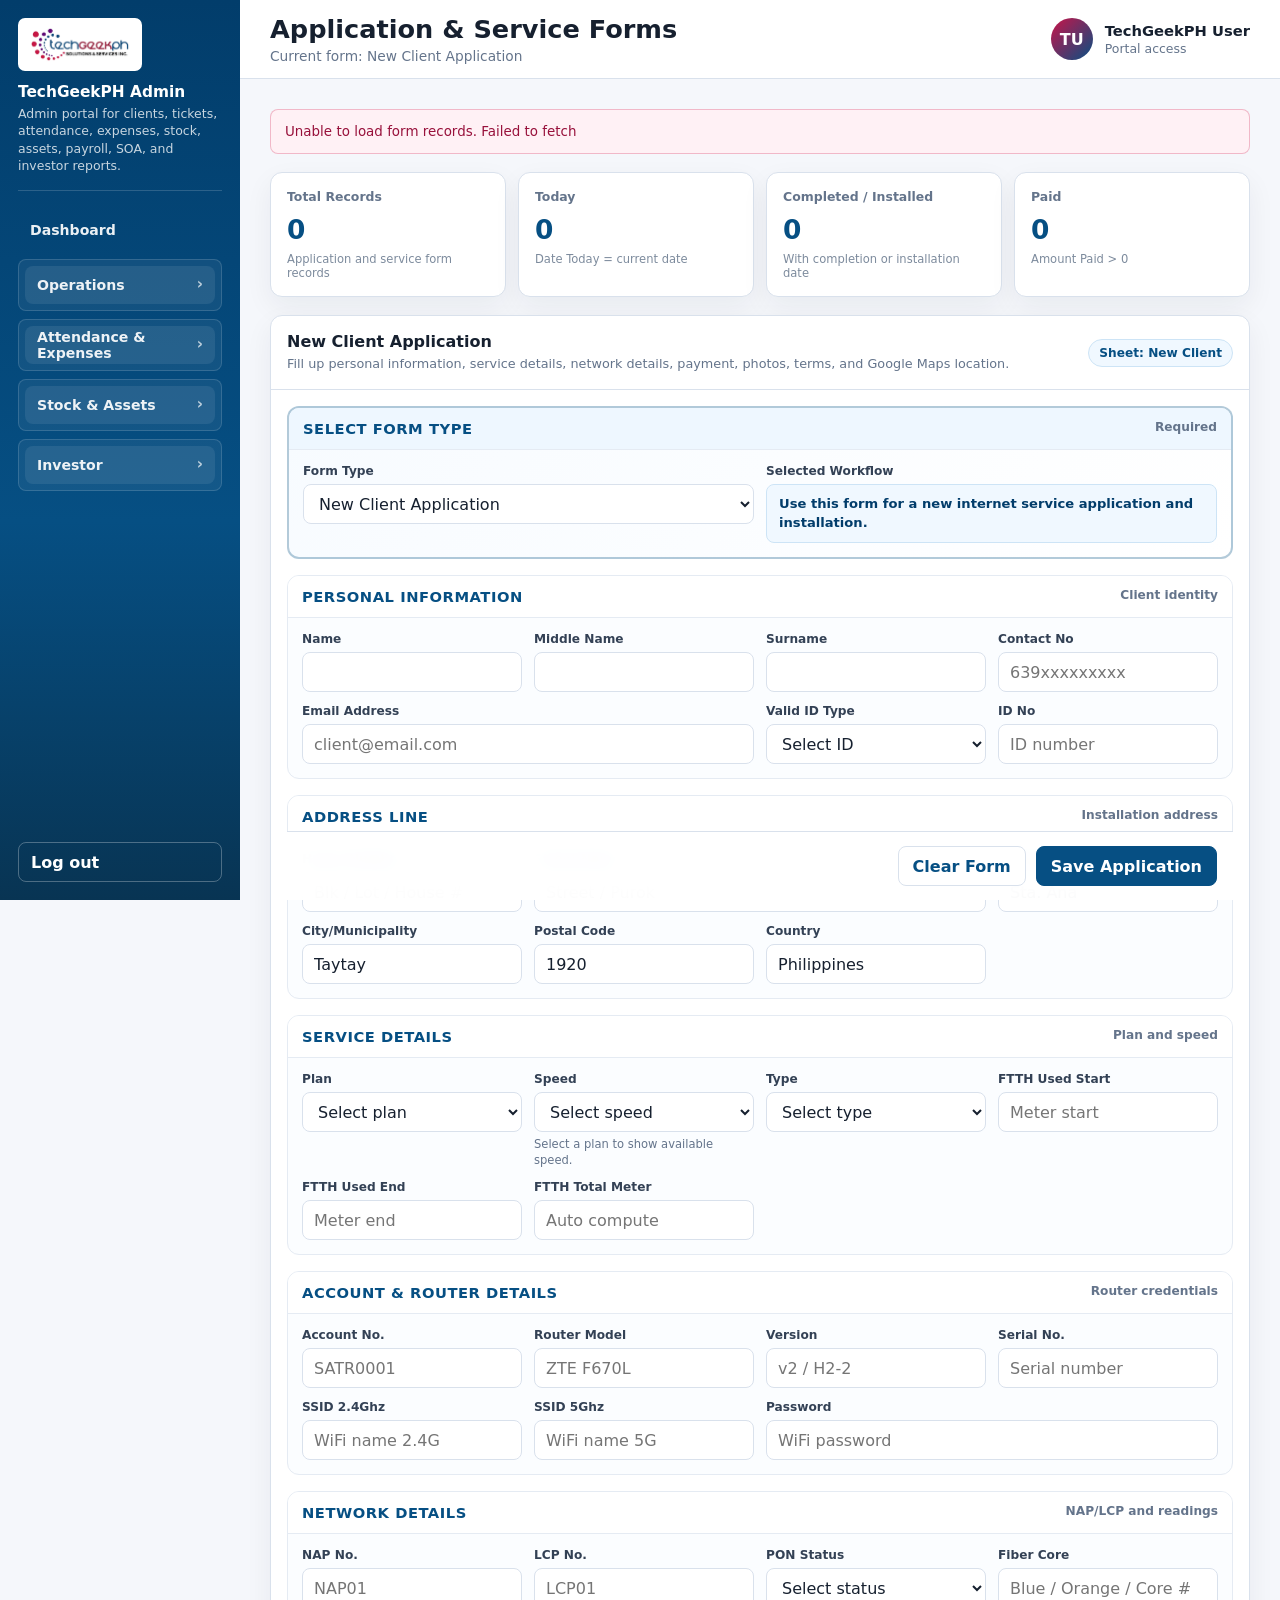
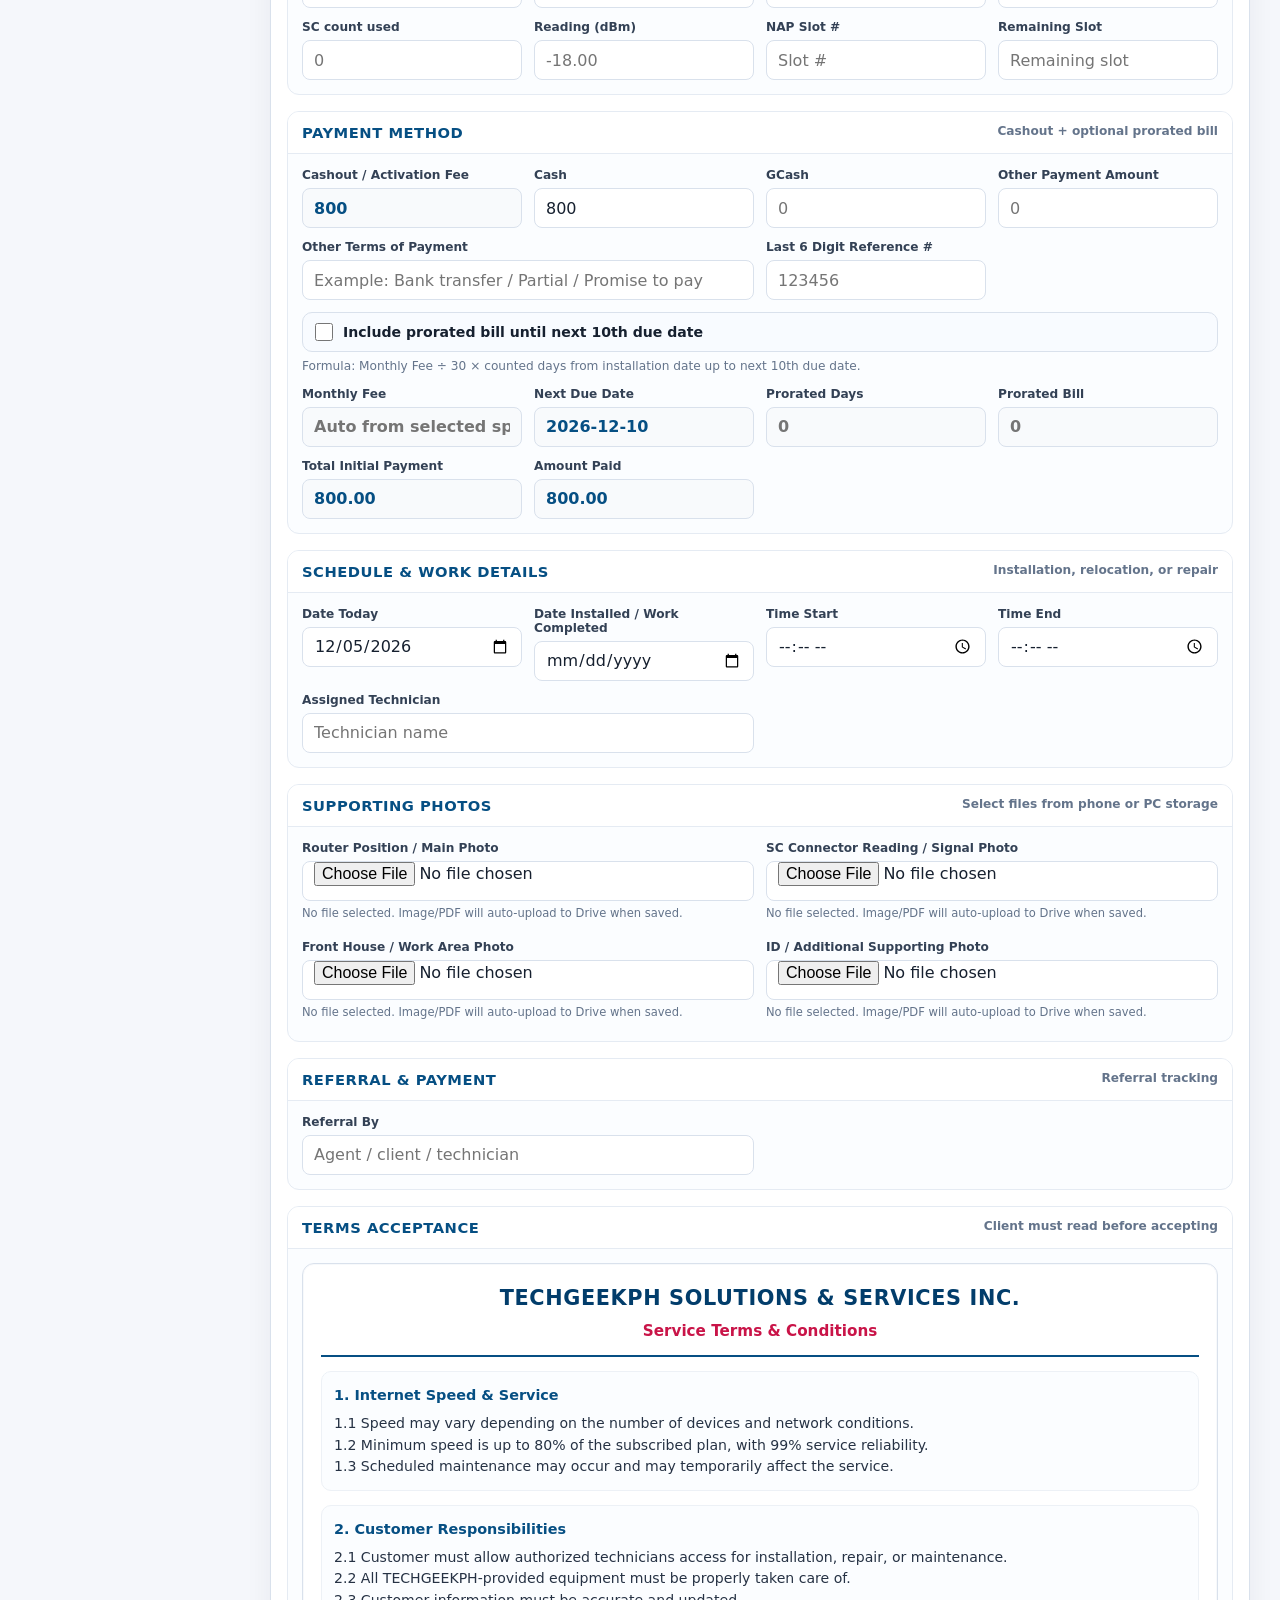
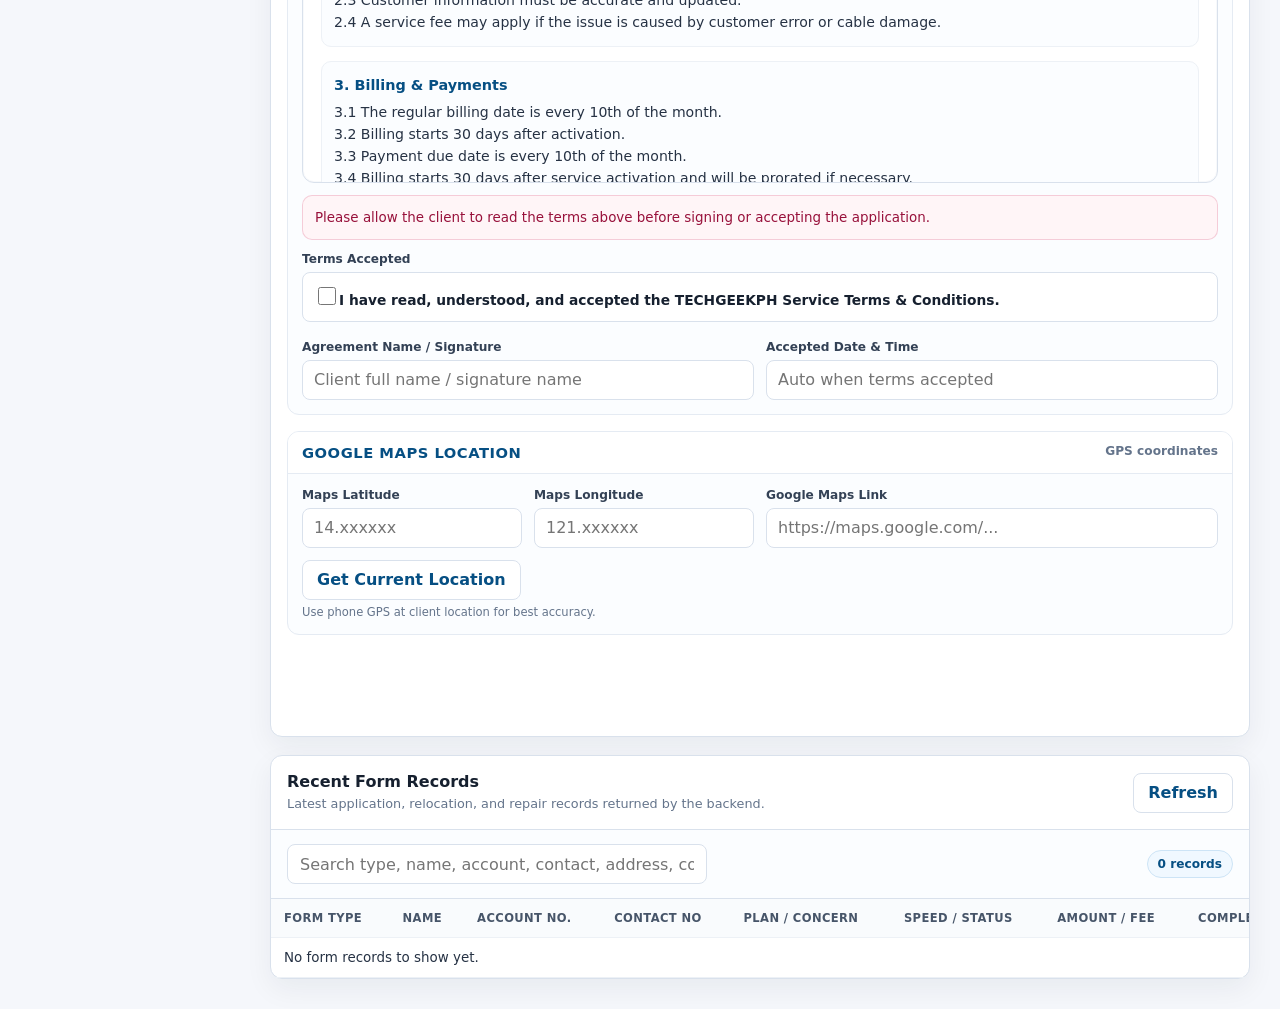
==== commit 9021bfe9: "Update print statement from 'Hello' to 'Goodbye'" ====
--- a/application_form.html
+++ b/application_form.html
@@ -6,221 +6,1191 @@
   <title>TechGeekPH Application Form</title>
   <style>
     :root {
-      --blue:#064f83;
-      --blue-strong:#023d6b;
-      --crimson:#c91448;
-      --ink:#16202f;
-      --muted:#64748b;
-      --line:#d9e1ec;
-      --soft:#f5f7fb;
-      --surface:#fff;
-      --ok:#1f8a66;
-      --warn:#b7791f;
-      --danger:#c91448;
-      --shadow:0 10px 28px rgba(14,34,55,.06);
-      font-family:Inter,ui-sans-serif,system-ui,-apple-system,BlinkMacSystemFont,"Segoe UI",sans-serif;
-    }
-
-    *{box-sizing:border-box}
-    html{-webkit-text-size-adjust:100%}
-    body{min-height:100vh;margin:0;color:var(--ink);background:var(--soft)}
-    button,input,select,textarea{font:inherit;font-size:16px}
-    button{cursor:pointer}
-    .is-hidden{display:none!important}
-
-    .app{min-height:100vh;display:grid;grid-template-columns:280px minmax(0,1fr)}
-    .sidebar{position:sticky;top:0;height:100vh;display:flex;flex-direction:column;gap:18px;padding:16px;color:#fff;background:linear-gradient(180deg,var(--blue-strong),var(--blue) 62%,#083453);overflow-y:auto}
-    .brand{display:grid;gap:12px;padding-bottom:16px;border-bottom:1px solid rgba(255,255,255,.16)}
-    .brand-logo{display:grid;place-items:center;width:165px;min-height:70px;padding:10px;border-radius:8px;background:#fff}
-    .brand-logo img{display:block;width:100%;height:auto;object-fit:contain}
-    .brand strong{display:block;font-size:1rem;font-weight:900}
-    .brand span{display:block;margin-top:5px;color:rgba(255,255,255,.76);font-size:.84rem;line-height:1.45}
-    .nav{display:grid;gap:7px;width:100%}
-    .nav>a,.nav-toggle{display:flex;align-items:center;justify-content:flex-start;width:100%;min-height:42px;border:0;border-radius:10px;color:rgba(255,255,255,.86);background:transparent;padding:0 13px;text-align:left;text-decoration:none;font-size:.88rem;font-weight:850;line-height:1.18}
-    .nav>a:hover,.nav>a.is-active,.nav-toggle:hover,.nav-toggle.is-active{color:#fff;background:rgba(255,255,255,.13)}
-    .nav-group{display:grid;gap:6px;margin:2px 0;border:1px solid rgba(255,255,255,.16);border-radius:12px;padding:8px;background:rgba(255,255,255,.06)}
-    .nav-toggle{min-height:36px;border-radius:9px;color:#fff;background:rgba(255,255,255,.12);padding:0 11px;font-weight:950}
-    .nav-toggle::after{content:">";margin-left:auto;opacity:.75;transition:transform .16s ease}
-    .nav-group.is-open .nav-toggle::after{transform:rotate(90deg)}
-    .nav-panel{display:none;gap:5px;margin-left:14px;padding-left:10px;border-left:1px solid rgba(255,255,255,.24)}
-    .nav-group.is-open .nav-panel{display:grid}
-    .nav-panel a{display:flex;align-items:center;min-height:34px;border-radius:8px;color:rgba(255,255,255,.86);padding:0 10px;text-decoration:none;font-size:.82rem;font-weight:820}
-    .nav-panel a:hover,.nav-panel a.is-active{color:#fff;background:rgba(255,255,255,.19)}
-    .sidebar-footer{margin-top:auto;display:grid;gap:10px}
-    .logout{min-height:44px;width:100%;border:1px solid rgba(255,255,255,.28);border-radius:10px;color:#fff;background:transparent;font-weight:900;text-align:left;padding:0 13px}
-    .logout:hover{background:rgba(255,255,255,.12)}
-
-    .main{min-width:0;display:grid;grid-template-rows:auto 1fr}
-    .topbar{position:sticky;top:0;z-index:5;display:flex;align-items:center;justify-content:space-between;gap:18px;min-height:72px;padding:14px clamp(18px,3vw,30px);border-bottom:1px solid var(--line);background:rgba(255,255,255,.94);backdrop-filter:blur(14px)}
-    .title-block h1{margin:0;font-size:clamp(1.25rem,2vw,1.75rem)}
-    .title-block p{margin:4px 0 0;color:var(--muted);font-size:.86rem}
-    .user-chip{display:flex;align-items:center;gap:12px;min-width:0}
-    .avatar{display:grid;place-items:center;width:42px;height:42px;border-radius:50%;color:#fff;background:linear-gradient(135deg,var(--crimson),var(--blue));font-weight:900;flex:0 0 auto}
-    .user-chip strong,.user-chip span{display:block}
-    .user-chip strong{font-size:.92rem}
-    .user-chip span{margin-top:2px;color:var(--muted);font-size:.78rem}
-
-    .content{min-width:0;display:grid;gap:18px;width:100%;max-width:1680px;margin:0 auto;padding:clamp(18px,3vw,30px)}
-    .summary-grid{display:grid;grid-template-columns:repeat(4,minmax(0,1fr));gap:12px}
-    .card,.panel{min-width:0;border:1px solid var(--line);border-radius:14px;background:var(--surface);box-shadow:var(--shadow)}
-    .card{min-height:104px;padding:16px}
-    .card span,.card strong,.card small{display:block}
-    .card span{color:var(--muted);font-size:.78rem;font-weight:800}
-    .card strong{margin-top:10px;color:var(--blue);font-size:1.65rem}
-    .card small{margin-top:7px;color:#7d8b9d;font-size:.72rem}
-    .panel-head{display:flex;align-items:flex-start;justify-content:space-between;gap:14px;padding:16px;border-bottom:1px solid var(--line);flex-wrap:wrap}
-    .panel-head h2{margin:0;font-size:1rem}
-    .panel-head p{margin:4px 0 0;color:var(--muted);font-size:.8rem;line-height:1.4}
-    .notice{margin:0;padding:12px 14px;border:1px solid rgba(183,121,31,.22);border-radius:10px;background:#fff8ea;color:#7a4e10;font-size:.84rem;line-height:1.45}
-    .notice.ok{border-color:rgba(31,138,102,.28);color:#126247;background:#eefaf5}
-    .notice.error{border-color:rgba(201,20,72,.26);color:#98113b;background:#fff1f5}
-    .mode-chip{display:inline-flex;align-items:center;min-height:30px;padding:0 11px;border-radius:999px;border:1px solid #cde4f6;background:#f0f8ff;color:var(--blue);font-size:.76rem;font-weight:900;white-space:nowrap}
-
-    .form-wrap{display:grid;gap:18px;padding:18px}
-    .section{min-width:0;border:1px solid #e5ebf3;border-radius:12px;background:#fbfdff;overflow:hidden}
-    .section-title{display:flex;align-items:center;justify-content:space-between;gap:12px;padding:13px 16px;border-bottom:1px solid #e5ebf3;background:#fff;flex-wrap:wrap}
-    .section-title h3{margin:0;color:var(--blue);font-size:.92rem;text-transform:uppercase;letter-spacing:.035em}
-    .section-title span{color:var(--muted);font-size:.76rem;font-weight:800}
-    .form-grid{display:grid;grid-template-columns:repeat(auto-fit,minmax(225px,1fr));gap:14px;padding:16px;align-items:start}
-    .field{min-width:0;display:flex;flex-direction:column}
-    .field.wide{grid-column:span 2}
-    .field.full{grid-column:1/-1}
-    .field>label:not(.check-line):not(.checkline){display:flex;align-items:flex-end;min-height:30px;margin-bottom:7px;color:#334155;font-size:.76rem;font-weight:850;line-height:1.25}
-    .field small{display:block;margin-top:5px;color:var(--muted);font-size:.72rem;line-height:1.35}
-    .field input,.field select,.field textarea{display:block;width:100%;min-width:0;min-height:44px;border:1px solid var(--line);border-radius:9px;background:#fff;padding:0 12px;color:var(--ink);outline:none}
-    .field textarea{min-height:92px;padding:11px 12px;resize:vertical}
-    .field input:focus,.field select:focus,.field textarea:focus{border-color:var(--blue);box-shadow:0 0 0 4px rgba(6,79,131,.12)}
-    .field input[type="checkbox"]{width:18px;min-height:18px;height:18px;padding:0}
-    .computed-field input{background:#f8fafc;font-weight:850;color:var(--blue)}
-    .check-line,.checkline{display:flex!important;align-items:flex-start;gap:10px;min-height:42px;padding:11px;border:1px solid var(--line);border-radius:9px;background:#fff;color:var(--ink)!important;font-size:.88rem!important;text-transform:none!important;letter-spacing:0!important}
-    .check-line input,.checkline input{width:18px;min-height:18px;height:18px;margin:0;accent-color:var(--blue)}
-    .payment-note{margin:4px 0 0;color:var(--muted);font-size:.76rem;line-height:1.35}
-    .file-note{min-height:22px;overflow-wrap:anywhere}
-    .file-ready{color:var(--ok)!important;font-weight:800}
-    input[type="file"]{padding:9px 10px}
-    input[type="file"]::file-selector-button{margin-right:10px;border:1px solid var(--line);border-radius:7px;background:#f8fafc;color:var(--blue);font-weight:800;padding:7px 10px;cursor:pointer}
-
-    .plan-refresh-row{display:flex;align-items:center;justify-content:space-between;gap:10px;flex-wrap:wrap;padding:0 16px 16px}
-    .plan-refresh-status{color:var(--muted);font-size:.75rem}
-
-    .terms-paper{display:grid;gap:14px;max-height:520px;overflow:auto;padding:18px;border:1px solid var(--line);border-radius:12px;background:#fff;line-height:1.55}
-    .terms-header{text-align:center;padding-bottom:12px;border-bottom:2px solid var(--blue)}
-    .terms-header h2,.terms-header h3{margin:0;color:var(--blue-strong)}
-    .terms-header h2{font-size:clamp(1rem,2vw,1.3rem);letter-spacing:.03em}
-    .terms-header h3{margin-top:6px;font-size:.95rem;color:var(--crimson)}
-    .terms-section{padding:12px;border:1px solid #edf1f6;border-radius:10px;background:#fbfdff;color:#263244;font-size:.88rem}
-    .terms-section strong{display:block;margin-bottom:6px;color:var(--blue);font-size:.9rem}
-    .terms-reminder{margin:0;padding:12px;border:1px solid rgba(201,20,72,.18);border-radius:10px;background:#fff5f7;color:#98113b;font-size:.84rem;line-height:1.45}
-
-    .form-actions{position:sticky;bottom:0;z-index:4;display:flex;align-items:center;justify-content:flex-end;gap:10px;flex-wrap:wrap;padding:14px 16px;border-top:1px solid var(--line);background:rgba(255,255,255,.96);backdrop-filter:blur(12px)}
-    .primary-btn,.ghost-btn,.small-btn{display:inline-flex;align-items:center;justify-content:center;min-height:40px;border-radius:8px;padding:0 14px;font-weight:850;text-decoration:none}
-    .primary-btn{border:1px solid var(--blue);color:#fff;background:var(--blue)}
-    .ghost-btn,.small-btn{border:1px solid var(--line);color:var(--blue);background:#fff}
-    .small-btn{min-height:32px;padding:0 10px;font-size:.78rem}
-    button:disabled{opacity:.6;cursor:not-allowed}
-
-    .toolbar{display:flex;align-items:center;justify-content:space-between;gap:12px;padding:14px 16px;border-bottom:1px solid var(--line);background:#fbfdff;flex-wrap:wrap}
-    .search{width:min(100%,420px);min-height:40px;border:1px solid var(--line);border-radius:8px;background:#fff;padding:0 12px;color:var(--ink);outline:none}
-    .table-wrap{width:100%;overflow:auto;-webkit-overflow-scrolling:touch}
-    table{width:100%;min-width:980px;border-collapse:collapse;font-size:.84rem}
-    th,td{padding:12px 13px;border-bottom:1px solid #edf1f6;text-align:left;vertical-align:top}
-    th{color:#475569;background:#f9fbfd;font-size:.72rem;text-transform:uppercase;letter-spacing:.035em;white-space:nowrap}
-    td{color:#263244;overflow-wrap:anywhere}
-
-    @media(max-width:1280px){
-      .app{grid-template-columns:250px minmax(0,1fr)}
-      .summary-grid{grid-template-columns:repeat(2,minmax(0,1fr))}
-    }
-    @media(max-width:860px){
-      .app{display:block}
-      .sidebar{position:relative;height:auto;min-height:auto;padding:12px;gap:12px}
-      .brand{grid-template-columns:auto 1fr;align-items:center;gap:10px;padding-bottom:10px}
-      .brand-logo{width:118px;min-height:46px}
-      .nav,.nav-panel{grid-template-columns:1fr}
-      .topbar{position:relative;min-height:auto;padding:14px 16px}
-      .content{padding:14px}
-    }
-    @media(max-width:680px){
-      .brand{grid-template-columns:1fr}
-      .topbar{display:grid;gap:12px}
-      .user-chip{width:100%;padding:10px;border:1px solid var(--line);border-radius:12px;background:#fff}
-      .summary-grid,.form-grid{grid-template-columns:1fr}
-      .field.wide,.field.full{grid-column:auto}
-      .section-title,.panel-head,.toolbar,.form-actions{display:grid;grid-template-columns:1fr;width:100%}
-      .search,.primary-btn,.ghost-btn,.small-btn{width:100%}
-      .form-actions{position:relative}
-      .table-wrap{overflow:visible}
-      table{min-width:0;width:100%;border-collapse:separate;border-spacing:0 12px}
-      thead{display:none}
-      tbody{display:grid;gap:12px}
-      tr{display:grid;border:1px solid var(--line);border-radius:12px;background:#fff;box-shadow:0 8px 20px rgba(14,34,55,.05);overflow:hidden}
-      td{display:grid;grid-template-columns:120px minmax(0,1fr);gap:10px;width:100%;padding:10px 12px;border-bottom:1px solid #edf1f6;white-space:normal}
-      td:last-child{border-bottom:0}
-      td::before{content:attr(data-label);color:var(--muted);font-size:.72rem;font-weight:900;text-transform:uppercase;letter-spacing:.03em}
-    }
-    @media(max-width:420px){.content{padding:10px}td{grid-template-columns:1fr;gap:5px}}
+      --blue: #064f83;
+      --blue-strong: #023d6b;
+      --crimson: #c91448;
+      --ink: #16202f;
+      --muted: #64748b;
+      --line: #d9e1ec;
+      --soft: #f5f7fb;
+      --surface: #ffffff;
+      --ok: #1f8a66;
+      --warn: #b7791f;
+      --danger: #c91448;
+      --shadow: 0 10px 28px rgba(14, 34, 55, 0.06);
+      font-family: Inter, ui-sans-serif, system-ui, -apple-system, BlinkMacSystemFont, "Segoe UI", sans-serif;
+    }
+
+    * { box-sizing: border-box; }
+    html { -webkit-text-size-adjust: 100%; }
+    body {
+      min-height: 100vh;
+      margin: 0;
+      color: var(--ink);
+      background: var(--soft);
+    }
+
+    button, input, select, textarea { font: inherit; }
+    input, select, textarea, button { font-size: 16px; }
+    button { cursor: pointer; }
+
+    .app {
+      min-height: 100vh;
+      display: grid;
+      grid-template-columns: 240px minmax(0, 1fr);
+    }
+
+    .sidebar {
+      position: sticky;
+      top: 0;
+      height: 100vh;
+      display: flex;
+      flex-direction: column;
+      gap: 18px;
+      padding: 18px;
+      overflow-y: auto;
+      color: #fff;
+      background: linear-gradient(180deg, var(--blue-strong), var(--blue) 58%, #083453);
+    }
+
+    .brand {
+      display: grid;
+      gap: 12px;
+      padding-bottom: 16px;
+      border-bottom: 1px solid rgba(255, 255, 255, 0.16);
+    }
+
+    .brand-logo {
+      display: grid;
+      place-items: center;
+      width: 136px;
+      min-height: 50px;
+      padding: 8px 10px;
+      border-radius: 8px;
+      background: #fff;
+    }
+
+    .brand-logo img {
+      display: block;
+      width: 100%;
+      height: auto;
+    }
+
+    .brand strong, .brand span { display: block; }
+    .brand strong { font-size: 0.96rem; }
+    .brand span {
+      margin-top: 4px;
+      color: rgba(255, 255, 255, 0.72);
+      font-size: 0.78rem;
+      line-height: 1.35;
+    }
+
+    .nav {
+      display: grid;
+      gap: 6px;
+    }
+
+    .nav a, .nav button {
+      display: flex;
+      align-items: center;
+      width: 100%;
+      min-height: 40px;
+      border: 0;
+      border-radius: 8px;
+      color: rgba(255, 255, 255, 0.82);
+      background: transparent;
+      padding: 0 12px;
+      text-align: left;
+      text-decoration: none;
+      font-weight: 750;
+    }
+
+    .nav a:hover, .nav a.is-active, .nav button:hover {
+      color: #fff;
+      background: rgba(255, 255, 255, 0.12);
+    }
+
+
+
+    /* Admin dropdown navigation */
+    .nav a, .nav button, .nav summary {
+      display: flex;
+      align-items: center;
+      width: 100%;
+      min-height: 40px;
+      border: 0;
+      border-radius: 8px;
+      color: rgba(255, 255, 255, 0.82);
+      background: transparent;
+      padding: 0 12px;
+      text-align: left;
+      text-decoration: none;
+      font-weight: 750;
+      list-style: none;
+      user-select: none;
+      gap: 8px;
+    }
+
+    .nav summary::-webkit-details-marker { display: none; }
+    .nav summary::after {
+      content: "▾";
+      margin-left: auto;
+      font-size: 0.78rem;
+      opacity: 0.72;
+      transition: transform 160ms ease;
+    }
+
+    .nav details:not([open]) summary::after { transform: rotate(-90deg); }
+
+    .nav a:hover,
+    .nav a.is-active,
+    .nav button:hover,
+    .nav summary:hover,
+    .nav details[open] > summary {
+      color: #fff;
+      background: rgba(255, 255, 255, 0.12);
+    }
+
+    .nav-group {
+      display: grid;
+      gap: 6px;
+      border: 1px solid rgba(255, 255, 255, 0.12);
+      border-radius: 10px;
+      padding: 6px;
+      background: rgba(255, 255, 255, 0.04);
+    }
+
+    .nav-group summary {
+      min-height: 38px;
+      padding: 0 10px;
+      font-size: 0.82rem;
+      font-weight: 900;
+    }
+
+    .nav-sub {
+      display: grid;
+      gap: 4px;
+      margin: 2px 0 2px 10px;
+      padding-left: 10px;
+      border-left: 1px solid rgba(255, 255, 255, 0.20);
+    }
+
+    .nav-sub a {
+      min-height: 34px;
+      padding: 0 10px;
+      font-size: 0.78rem;
+      font-weight: 780;
+    }
+
+    @media (max-width: 920px) {
+      .nav { grid-template-columns: 1fr !important; }
+      .nav-group { width: 100%; }
+    }
+
+    .sidebar-footer {
+      margin-top: auto;
+      display: grid;
+      gap: 10px;
+    }
+
+    .logout {
+      min-height: 40px;
+      border: 1px solid rgba(255, 255, 255, 0.24);
+      border-radius: 8px;
+      color: #fff;
+      background: transparent;
+      font-weight: 800;
+    }
+
+    .main {
+      min-width: 0;
+      display: grid;
+      grid-template-rows: auto 1fr;
+    }
+
+    .topbar {
+      position: sticky;
+      top: 0;
+      z-index: 5;
+      display: flex;
+      align-items: center;
+      justify-content: space-between;
+      gap: 18px;
+      min-height: 72px;
+      padding: 14px clamp(18px, 3vw, 30px);
+      border-bottom: 1px solid var(--line);
+      background: rgba(255, 255, 255, 0.94);
+      backdrop-filter: blur(14px);
+    }
+
+    .title-block h1 {
+      margin: 0;
+      font-size: clamp(1.25rem, 2vw, 1.75rem);
+    }
+
+    .title-block p {
+      margin: 4px 0 0;
+      color: var(--muted);
+      font-size: 0.86rem;
+    }
+
+    .user-chip {
+      display: flex;
+      align-items: center;
+      gap: 12px;
+      min-width: 0;
+    }
+
+    .avatar {
+      display: grid;
+      place-items: center;
+      width: 42px;
+      height: 42px;
+      border-radius: 50%;
+      color: #fff;
+      background: linear-gradient(135deg, var(--crimson), var(--blue));
+      font-weight: 900;
+      flex: 0 0 auto;
+    }
+
+    .user-chip strong, .user-chip span { display: block; }
+    .user-chip strong { font-size: 0.92rem; }
+    .user-chip span { margin-top: 2px; color: var(--muted); font-size: 0.78rem; }
+
+    .content {
+      min-width: 0;
+      display: grid;
+      gap: 18px;
+      padding: clamp(18px, 3vw, 30px);
+    }
+
+    .summary-grid {
+      display: grid;
+      grid-template-columns: repeat(4, minmax(0, 1fr));
+      gap: 12px;
+    }
+
+    .card, .panel {
+      min-width: 0;
+      border: 1px solid var(--line);
+      border-radius: 12px;
+      background: var(--surface);
+      box-shadow: var(--shadow);
+    }
+
+    .card {
+      min-height: 98px;
+      padding: 16px;
+    }
+
+    .card span, .card strong, .card small { display: block; }
+    .card span { color: var(--muted); font-size: 0.78rem; font-weight: 800; }
+    .card strong { margin-top: 10px; color: var(--blue); font-size: 1.65rem; }
+    .card small { margin-top: 7px; color: #7d8b9d; font-size: 0.72rem; }
+
+    .panel-head {
+      display: flex;
+      align-items: center;
+      justify-content: space-between;
+      gap: 14px;
+      padding: 16px;
+      border-bottom: 1px solid var(--line);
+    }
+
+    .panel-head h2 {
+      margin: 0;
+      font-size: 1rem;
+    }
+
+    .panel-head p {
+      margin: 4px 0 0;
+      color: var(--muted);
+      font-size: 0.8rem;
+      line-height: 1.4;
+    }
+
+    .notice {
+      margin: 0;
+      padding: 12px 14px;
+      border: 1px solid rgba(183, 121, 31, 0.22);
+      border-radius: 8px;
+      background: #fff8ea;
+      color: #7a4e10;
+      font-size: 0.84rem;
+      line-height: 1.45;
+    }
+
+    .notice.ok {
+      border-color: rgba(31, 138, 102, 0.28);
+      color: #126247;
+      background: #eefaf5;
+    }
+
+    .notice.error {
+      border-color: rgba(201, 20, 72, 0.26);
+      color: #98113b;
+      background: #fff1f5;
+    }
+
+    .is-hidden { display: none !important; }
+
+    .form-wrap {
+      display: grid;
+      gap: 16px;
+      padding: 16px;
+    }
+
+    .section {
+      border: 1px solid #e5ebf3;
+      border-radius: 12px;
+      background: #fbfdff;
+      overflow: hidden;
+    }
+
+    .section-title {
+      display: flex;
+      justify-content: space-between;
+      gap: 12px;
+      padding: 12px 14px;
+      border-bottom: 1px solid #e5ebf3;
+      background: #ffffff;
+    }
+
+    .section-title h3 {
+      margin: 0;
+      color: var(--blue);
+      font-size: 0.92rem;
+      text-transform: uppercase;
+      letter-spacing: 0.035em;
+    }
+
+    .section-title span {
+      color: var(--muted);
+      font-size: 0.76rem;
+      font-weight: 800;
+    }
+
+    .form-grid {
+      display: grid;
+      grid-template-columns: repeat(4, minmax(0, 1fr));
+      gap: 12px;
+      padding: 14px;
+    }
+
+    .field { min-width: 0; }
+    .field.wide { grid-column: span 2; }
+    .field.full { grid-column: 1 / -1; }
+
+    .field label {
+      display: block;
+      margin-bottom: 6px;
+      color: #334155;
+      font-size: 0.76rem;
+      font-weight: 850;
+    }
+
+    .field small {
+      display: block;
+      margin-top: 5px;
+      color: var(--muted);
+      font-size: 0.72rem;
+      line-height: 1.35;
+    }
+
+    .file-note {
+      min-height: 22px;
+      overflow-wrap: anywhere;
+    }
+
+    .file-ready {
+      color: var(--ok) !important;
+      font-weight: 800;
+    }
+
+    .field input, .field select, .field textarea {
+      width: 100%;
+      min-height: 40px;
+      border: 1px solid var(--line);
+      border-radius: 8px;
+      background: #fff;
+      padding: 0 11px;
+      color: var(--ink);
+      outline: none;
+    }
+
+    .field textarea {
+      min-height: 76px;
+      padding: 9px 11px;
+      resize: vertical;
+    }
+
+    .field input[type="checkbox"] {
+      width: 18px;
+      min-height: 18px;
+      height: 18px;
+      padding: 0;
+    }
+
+    .checkline {
+      display: flex;
+      align-items: flex-start;
+      gap: 10px;
+      min-height: 40px;
+      padding: 11px;
+      border: 1px solid var(--line);
+      border-radius: 8px;
+      background: #fff;
+    }
+
+    .checkline span {
+      color: var(--ink);
+      font-size: 0.86rem;
+      line-height: 1.35;
+    }
+
+    .form-actions {
+      position: sticky;
+      bottom: 0;
+      z-index: 4;
+      display: flex;
+      align-items: center;
+      justify-content: flex-end;
+      gap: 10px;
+      flex-wrap: wrap;
+      padding: 14px 16px;
+      border-top: 1px solid var(--line);
+      background: rgba(255, 255, 255, 0.96);
+      backdrop-filter: blur(12px);
+    }
+
+    .primary-btn, .ghost-btn, .danger-btn, .small-btn {
+      display: inline-flex;
+      align-items: center;
+      justify-content: center;
+      min-height: 40px;
+      border-radius: 8px;
+      padding: 0 14px;
+      font-weight: 850;
+      text-decoration: none;
+    }
+
+    .small-btn {
+      min-height: 32px;
+      padding: 0 10px;
+      font-size: 0.78rem;
+    }
+
+    .primary-btn {
+      border: 1px solid var(--blue);
+      color: #fff;
+      background: var(--blue);
+    }
+
+    .ghost-btn, .small-btn {
+      border: 1px solid var(--line);
+      color: var(--blue);
+      background: #fff;
+    }
+
+    .danger-btn {
+      border: 1px solid #f0b5c3;
+      color: var(--danger);
+      background: #fff5f7;
+    }
+
+    .primary-btn:disabled, .ghost-btn:disabled, .danger-btn:disabled {
+      opacity: 0.6;
+      cursor: not-allowed;
+    }
+
+    .toolbar {
+      display: flex;
+      align-items: center;
+      justify-content: space-between;
+      gap: 12px;
+      padding: 14px 16px;
+      border-bottom: 1px solid var(--line);
+      background: #fbfdff;
+      flex-wrap: wrap;
+    }
+
+    .search, .filter {
+      min-height: 40px;
+      border: 1px solid var(--line);
+      border-radius: 8px;
+      background: #fff;
+      padding: 0 12px;
+      color: var(--ink);
+      outline: none;
+    }
+
+    .search { width: min(100vw - 70px, 420px); }
+
+    .mode-chip {
+      display: inline-flex;
+      align-items: center;
+      min-height: 28px;
+      padding: 0 10px;
+      border-radius: 999px;
+      border: 1px solid #cde4f6;
+      background: #f0f8ff;
+      color: var(--blue);
+      font-size: 0.76rem;
+      font-weight: 850;
+      white-space: nowrap;
+    }
+
+    .table-wrap {
+      width: 100%;
+      overflow: auto;
+      -webkit-overflow-scrolling: touch;
+    }
+
+    table {
+      width: 100%;
+      min-width: 1180px;
+      border-collapse: collapse;
+      font-size: 0.84rem;
+    }
+
+    th, td {
+      padding: 12px 13px;
+      border-bottom: 1px solid #edf1f6;
+      text-align: left;
+      vertical-align: top;
+    }
+
+    th {
+      color: #475569;
+      background: #f9fbfd;
+      font-size: 0.72rem;
+      text-transform: uppercase;
+      letter-spacing: 0.035em;
+      white-space: nowrap;
+    }
+
+    td { color: #263244; }
+    .address-cell { min-width: 260px; white-space: normal; line-height: 1.35; }
+
+    @media (min-width: 1280px) {
+      .content {
+        max-width: 1680px;
+        width: 100%;
+        margin: 0 auto;
+      }
+    }
+
+    @media (max-width: 1180px) {
+      .app { grid-template-columns: 210px minmax(0, 1fr); }
+      .sidebar { padding: 14px; }
+      .content { padding: 18px; }
+      .summary-grid { grid-template-columns: repeat(2, minmax(0, 1fr)); }
+      .form-grid { grid-template-columns: repeat(2, minmax(0, 1fr)); }
+    }
+
+    @media (max-width: 860px) {
+      .app { display: block; }
+      .sidebar {
+        position: relative;
+        height: auto;
+        min-height: auto;
+        padding: 12px;
+        gap: 12px;
+      }
+      .brand {
+        grid-template-columns: auto 1fr;
+        align-items: center;
+        gap: 10px;
+        padding-bottom: 10px;
+      }
+      .brand-logo { width: 110px; min-height: 42px; }
+      .nav { grid-template-columns: repeat(3, minmax(0, 1fr)); gap: 6px; }
+      .nav a, .nav button, .logout {
+        min-height: 38px;
+        justify-content: center;
+        padding: 0 8px;
+        font-size: 0.8rem;
+        text-align: center;
+      }
+      .sidebar-footer { margin-top: 0; }
+      .topbar { position: relative; min-height: auto; padding: 14px 16px; }
+      .content { padding: 14px; gap: 14px; }
+      .panel-head, .toolbar { padding: 14px; }
+    }
+
+    @media (max-width: 680px) {
+      body { background: #f2f5f9; }
+      .brand { grid-template-columns: 1fr; }
+      .brand-logo { width: 124px; }
+      .nav { grid-template-columns: repeat(2, minmax(0, 1fr)); }
+      .topbar { display: grid; gap: 12px; }
+      .user-chip {
+        width: 100%;
+        padding: 10px;
+        border: 1px solid var(--line);
+        border-radius: 12px;
+        background: #fff;
+      }
+      .summary-grid, .form-grid { grid-template-columns: 1fr; }
+      .field.wide, .field.full { grid-column: auto; }
+      .section-title, .panel-head, .toolbar, .form-actions {
+        display: grid;
+        grid-template-columns: 1fr;
+        width: 100%;
+      }
+      .search, .filter, .primary-btn, .ghost-btn, .danger-btn, .small-btn { width: 100%; }
+      .form-actions { position: relative; }
+      .card { min-height: auto; }
+      .card strong { font-size: 1.45rem; }
+      .table-wrap { overflow: visible; }
+      table {
+        min-width: 0;
+        width: 100%;
+        border-collapse: separate;
+        border-spacing: 0 12px;
+      }
+      thead { display: none; }
+      tbody { display: grid; gap: 12px; }
+      tr {
+        display: grid;
+        gap: 0;
+        border: 1px solid var(--line);
+        border-radius: 12px;
+        background: #fff;
+        box-shadow: 0 8px 20px rgba(14, 34, 55, 0.05);
+        overflow: hidden;
+      }
+      td {
+        display: grid;
+        grid-template-columns: 120px minmax(0, 1fr);
+        gap: 10px;
+        align-items: start;
+        width: 100%;
+        padding: 10px 12px;
+        border-bottom: 1px solid #edf1f6;
+        white-space: normal;
+        overflow-wrap: anywhere;
+      }
+      td:last-child { border-bottom: 0; }
+      td::before {
+        content: attr(data-label);
+        color: var(--muted);
+        font-size: 0.72rem;
+        font-weight: 900;
+        text-transform: uppercase;
+        letter-spacing: 0.03em;
+      }
+      td.address-cell { min-width: 0; }
+    }
+
+    @media (max-width: 420px) {
+      .content { padding: 10px; }
+      .nav { grid-template-columns: 1fr; }
+      td { grid-template-columns: 1fr; gap: 5px; }
+      .title-block h1 { font-size: 1.25rem; }
+      .title-block p, .panel-head p { font-size: 0.76rem; }
+    }
+
+    .check-line {
+      display: flex !important;
+      align-items: center;
+      gap: 10px;
+      min-height: 40px;
+      padding: 10px 12px;
+      border: 1px solid var(--line);
+      border-radius: 10px;
+      background: #f8fbff;
+      color: var(--ink) !important;
+      font-size: 0.88rem !important;
+      text-transform: none !important;
+      letter-spacing: 0 !important;
+    }
+
+    .check-line input {
+      width: 18px;
+      min-height: 18px;
+      padding: 0;
+      margin: 0;
+      accent-color: var(--blue);
+    }
+
+    .computed-field input {
+      background: #f8fafc;
+      font-weight: 850;
+      color: var(--blue);
+    }
+
+    .payment-note {
+      margin: 4px 0 0;
+      color: var(--muted);
+      font-size: 0.76rem;
+      line-height: 1.35;
+    }
+
+
+    .terms-paper {
+      display: grid;
+      gap: 14px;
+      max-height: 520px;
+      overflow: auto;
+      padding: 18px;
+      border: 1px solid var(--line);
+      border-radius: 12px;
+      background: #fff;
+      box-shadow: inset 0 0 0 1px rgba(6, 79, 131, 0.03);
+      line-height: 1.55;
+    }
+
+    .terms-header {
+      text-align: center;
+      padding-bottom: 12px;
+      border-bottom: 2px solid var(--blue);
+    }
+
+    .terms-header h2,
+    .terms-header h3 {
+      margin: 0;
+      color: var(--blue-strong);
+    }
+
+    .terms-header h2 {
+      font-size: clamp(1rem, 2vw, 1.3rem);
+      letter-spacing: 0.03em;
+    }
+
+    .terms-header h3 {
+      margin-top: 6px;
+      font-size: 0.95rem;
+      color: var(--crimson);
+    }
+
+    .terms-section {
+      padding: 12px;
+      border: 1px solid #edf1f6;
+      border-radius: 10px;
+      background: #fbfdff;
+      color: #263244;
+      font-size: 0.88rem;
+    }
+
+    .terms-section strong {
+      display: block;
+      margin-bottom: 6px;
+      color: var(--blue);
+      font-size: 0.9rem;
+    }
+
+    .terms-reminder {
+      margin: 0;
+      padding: 12px;
+      border: 1px solid rgba(201, 20, 72, 0.18);
+      border-radius: 10px;
+      background: #fff5f7;
+      color: #98113b;
+      font-size: 0.84rem;
+      line-height: 1.45;
+    }
+
+    .form-type-section {
+      border: 2px solid rgba(6, 79, 131, 0.30);
+      background: linear-gradient(135deg, #f7fbff, #ffffff);
+    }
+
+    .form-type-section .section-title {
+      background: #eef7ff;
+    }
+
+    .form-type-help {
+      min-height: 40px;
+      display: flex;
+      align-items: center;
+      padding: 10px 12px;
+      border: 1px solid #cde4f6;
+      border-radius: 8px;
+      background: #f0f8ff;
+      color: var(--blue-strong);
+      font-size: 0.82rem;
+      font-weight: 750;
+      line-height: 1.4;
+    }
+
+    .service-request-section {
+      border-color: rgba(201, 20, 72, 0.22);
+      background: #fffafd;
+    }
+
+    .service-request-section .section-title {
+      background: #fff5f8;
+    }
+
+    .service-request-section .section-title h3 {
+      color: var(--crimson);
+    }
+
+    .mode-hidden { display: none !important; }
+
+    @media print {
+      .sidebar,
+      .topbar,
+      .summary-grid,
+      .recent-panel,
+      .form-actions,
+      .notice,
+      .no-print {
+        display: none !important;
+      }
+
+      .app,
+      .main,
+      .content {
+        display: block !important;
+        min-height: auto !important;
+        padding: 0 !important;
+        background: #fff !important;
+      }
+
+      .panel,
+      .section,
+      .terms-paper {
+        box-shadow: none !important;
+        border-color: #111827 !important;
+      }
+
+      .terms-paper {
+        max-height: none !important;
+        overflow: visible !important;
+      }
+    }
+
+  
+
+    /* Keep dropdown navigation as one column on tablets/phones */
+    @media (max-width: 920px) {
+      .nav { grid-template-columns: 1fr !important; }
+      .nav-group { width: 100%; }
+      .nav summary { justify-content: flex-start !important; text-align: left !important; }
+      .nav-sub a { justify-content: flex-start !important; text-align: left !important; }
+    }
+
+  
+
+    /* ==========================================================
+       ADMIN STANDARD SIDEBAR FORMAT - DO NOT CHANGE PER PAGE
+       Standard navigation style for all Admin Portal pages
+       ========================================================== */
+    .app {
+      min-height: 100vh !important;
+      display: grid !important;
+      grid-template-columns: 240px minmax(0, 1fr) !important;
+    }
+
+    .sidebar {
+      position: sticky !important;
+      top: 0 !important;
+      height: 100vh !important;
+      display: flex !important;
+      flex-direction: column !important;
+      gap: 18px !important;
+      padding: 18px !important;
+      overflow-y: auto !important;
+      color: #fff !important;
+      background: linear-gradient(180deg, var(--blue-strong), var(--blue) 58%, #083453) !important;
+    }
+
+    .brand {
+      display: grid !important;
+      gap: 12px !important;
+      padding-bottom: 16px !important;
+      border-bottom: 1px solid rgba(255, 255, 255, 0.16) !important;
+    }
+
+    .brand-logo {
+      display: grid !important;
+      place-items: center !important;
+      width: 124px !important;
+      min-height: 52px !important;
+      padding: 8px 10px !important;
+      border-radius: 7px !important;
+      background: #fff !important;
+    }
+
+    .brand-logo img {
+      display: block !important;
+      width: 100% !important;
+      height: auto !important;
+    }
+
+    .brand strong,
+    .brand span {
+      display: block !important;
+    }
+
+    .brand strong {
+      font-size: 0.96rem !important;
+      font-weight: 900 !important;
+    }
+
+    .brand span {
+      margin-top: 4px !important;
+      color: rgba(255, 255, 255, 0.78) !important;
+      font-size: 0.78rem !important;
+      line-height: 1.38 !important;
+    }
+
+    .nav {
+      display: grid !important;
+      grid-template-columns: 1fr !important;
+      gap: 8px !important;
+      width: 100% !important;
+    }
+
+    .nav a,
+    .nav-toggle {
+      display: flex !important;
+      align-items: center !important;
+      justify-content: flex-start !important;
+      width: 100% !important;
+      min-height: 42px !important;
+      border: 0 !important;
+      border-radius: 8px !important;
+      color: rgba(255, 255, 255, 0.92) !important;
+      background: transparent !important;
+      padding: 0 12px !important;
+      text-align: left !important;
+      text-decoration: none !important;
+      font-size: 0.88rem !important;
+      font-weight: 850 !important;
+      cursor: pointer !important;
+      white-space: normal !important;
+      line-height: 1.15 !important;
+    }
+
+    .nav a:hover,
+    .nav a.is-active,
+    .nav-toggle:hover,
+    .nav-toggle.is-active {
+      color: #fff !important;
+      background: rgba(255, 255, 255, 0.13) !important;
+    }
+
+    .nav-group {
+      display: grid !important;
+      gap: 6px !important;
+      border: 1px solid rgba(255, 255, 255, 0.14) !important;
+      border-radius: 8px !important;
+      padding: 6px !important;
+      background: rgba(255, 255, 255, 0.06) !important;
+      margin: 0 !important;
+    }
+
+    .nav-toggle {
+      min-height: 38px !important;
+      background: rgba(255, 255, 255, 0.08) !important;
+    }
+
+    .nav-toggle::after {
+      content: "›" !important;
+      margin-left: auto !important;
+      font-size: 0.95rem !important;
+      opacity: 0.75 !important;
+      transform: rotate(0deg) !important;
+    }
+
+    .nav-group.is-open .nav-toggle::after {
+      transform: rotate(90deg) !important;
+    }
+
+    .nav-panel {
+      display: none !important;
+      gap: 4px !important;
+      padding: 2px 0 0 10px !important;
+      margin-left: 6px !important;
+      border-left: 1px solid rgba(255, 255, 255, 0.22) !important;
+    }
+
+    .nav-group.is-open .nav-panel {
+      display: grid !important;
+    }
+
+    .nav-panel a {
+      min-height: 34px !important;
+      padding: 0 10px !important;
+      border-radius: 7px !important;
+      font-size: 0.8rem !important;
+      font-weight: 820 !important;
+      line-height: 1.15 !important;
+      white-space: normal !important;
+    }
+
+    .nav-panel a.is-active {
+      background: rgba(255, 255, 255, 0.19) !important;
+      color: #fff !important;
+    }
+
+    .sidebar-footer {
+      margin-top: auto !important;
+      display: grid !important;
+      gap: 10px !important;
+    }
+
+    .logout {
+      min-height: 40px !important;
+      border: 1px solid rgba(255, 255, 255, 0.28) !important;
+      border-radius: 8px !important;
+      color: #fff !important;
+      background: transparent !important;
+      font-weight: 850 !important;
+      text-align: left !important;
+      padding: 0 12px !important;
+      cursor: pointer !important;
+    }
+
+    .logout:hover {
+      background: rgba(255, 255, 255, 0.12) !important;
+    }
+
+    @media (max-width: 860px) {
+      .app {
+        display: grid !important;
+        grid-template-columns: 1fr !important;
+      }
+
+      .sidebar {
+        position: relative !important;
+        height: auto !important;
+        min-height: auto !important;
+      }
+
+      .brand {
+        grid-template-columns: 1fr !important;
+        align-items: start !important;
+      }
+
+      .nav,
+      .nav-panel {
+        grid-template-columns: 1fr !important;
+      }
+
+      .nav a,
+      .nav-toggle,
+      .logout {
+        justify-content: flex-start !important;
+        text-align: left !important;
+      }
+    }
+
   </style>
-  <link rel="stylesheet" href="assets/employee-shell.css">
+  <link rel="stylesheet" href="assets/admin-shell.css">
 </head>
 <body>
   <main class="app">
-    <aside class="sidebar" data-employee-sidebar>
-      <div class="brand">
-        <div class="brand-logo"><img src="assets/TechGeekPH%20-%20logo.png" alt="TechGeekPH"></div>
-        <div><strong>TechGeekPH Employee</strong><span>Employee portal workspace for field work, attendance, expenses, stock, and payslip access.</span></div>
+      <aside class="sidebar" data-admin-sidebar>
+    <div class="brand">
+      <div class="brand-logo">
+        <img src="assets/TechGeekPH%20-%20logo.png" alt="TechGeekPH">
       </div>
-
-      <nav class="nav" aria-label="Employee navigation">
-        <a href="dashboard.html">Dashboard</a>
-        <div class="nav-group is-open">
-          <button class="nav-toggle is-active" type="button">Operations</button>
-          <div class="nav-panel">
-            <a class="is-active" href="application_form.html">Application Form</a>
-            <a href="clients.html">Clients</a>
-            <a href="tickets.html">Tickets</a>
-            <a href="nap-checker.html">NAP Checker</a>
-          </div>
+      <div>
+        <strong>TechGeekPH Admin</strong>
+        <span>Admin portal for clients, tickets, attendance, expenses, stock, assets, payroll, SOA, and investor reports.</span>
+      </div>
+    </div>
+
+    <nav class="nav" aria-label="Admin navigation">
+      <a href="dashboard.html">Dashboard</a>
+
+      <div class="nav-group">
+        <button class="nav-toggle" type="button">Operations</button>
+        <div class="nav-panel">
+          <a href="application_form.html">Application Form</a>
+          <a href="clients.html">Clients</a>
+          <a href="tickets.html">Tickets</a>
+          <a href="nap-checker.html">NAP Checker</a>
+          <a href="statement_of_account.html">Statement of Account</a>
         </div>
-        <div class="nav-group">
-          <button class="nav-toggle" type="button">Attendance &amp; Expenses</button>
-          <div class="nav-panel">
-            <a href="daily_time_record.html">My Time Record</a>
-            <a href="my_expense_request.html">My Expense Request</a>
-            <a href="payslip_generator.html">Payslip Generator</a>
-          </div>
+      </div>
+
+      <div class="nav-group">
+        <button class="nav-toggle" type="button">Attendance &amp; Expenses</button>
+        <div class="nav-panel">
+          <a href="daily_time_record.html">My Time Record</a>
+          <a href="daily_time_record_admin.html">Admin Time Records</a>
+          <a href="my_expense_request.html">My Expense Request</a>
+          <a href="expense_approval.html">Expense Approval</a>
+          <a href="payslip_generator.html">Payslip Generator</a>
         </div>
-        <div class="nav-group">
-          <button class="nav-toggle" type="button">Stock</button>
-          <div class="nav-panel"><a href="consumable_stock.html">Consumable Stock</a></div>
+      </div>
+
+      <div class="nav-group">
+        <button class="nav-toggle" type="button">Stock &amp; Assets</button>
+        <div class="nav-panel">
+          <a href="consumable_stock.html">Consumable Stock</a>
+          <a href="company_assets.html">Company Assets</a>
         </div>
-      </nav>
-
-      <div class="sidebar-footer"><button class="logout" type="button" id="logoutBtn">Log out</button></div>
-    </aside>
+      </div>
+
+      <div class="nav-group">
+        <button class="nav-toggle" type="button">Investor</button>
+        <div class="nav-panel">
+          <a href="investor_morwin_gapud.html">Morwin Gapud</a>
+          <a href="investor_marivie_viana_gapud.html">Marivie Viana Gapud</a>
+        </div>
+      </div>
+    </nav>
+
+    <div class="sidebar-footer">
+      <button class="logout" type="button" id="logoutBtn">Log out</button>
+    </div>
+  </aside>
 
     <section class="main">
       <header class="topbar">
-        <div class="title-block"><h1>Application Form</h1><p>Plans are loaded directly from the Plans sheet.</p></div>
-        <div class="user-chip"><div class="avatar" id="avatar">TG</div><div><strong id="userName">TechGeekPH User</strong><span id="userRole">Portal access</span></div></div>
+        <div class="title-block">
+          <h1 id="pageTitle">Application & Service Forms</h1>
+          <p id="pageSubtitle">Create a new application, relocation request, or repair request.</p>
+        </div>
+        <div class="user-chip">
+          <div class="avatar" id="avatar">TG</div>
+          <div><strong id="userName">TechGeekPH User</strong><span id="userRole">Portal access</span></div>
+        </div>
       </header>
 
       <div class="content">
         <p class="notice is-hidden" id="notice"></p>
 
         <div class="summary-grid">
-          <article class="card"><span>Total Applications</span><strong id="metricTotal">--</strong><small>Rows in New Client sheet</small></article>
+          <article class="card"><span>Total Records</span><strong id="metricTotal">--</strong><small>Application and service form records</small></article>
           <article class="card"><span>Today</span><strong id="metricToday">--</strong><small>Date Today = current date</small></article>
-          <article class="card"><span>Installed</span><strong id="metricInstalled">--</strong><small>With Date Installed</small></article>
-          <article class="card"><span>Paid</span><strong id="metricPaid">--</strong><small>Amount Paid &gt; 0</small></article>
+          <article class="card"><span>Completed / Installed</span><strong id="metricInstalled">--</strong><small>With completion or installation date</small></article>
+          <article class="card"><span>Paid</span><strong id="metricPaid">--</strong><small>Amount Paid > 0</small></article>
         </div>
 
         <section class="panel">
           <div class="panel-head">
-            <div><h2>New Client Application</h2><p>Plan, speed, monthly fee, router type, and activation fee are loaded from the Plans sheet.</p></div>
+            <div>
+              <h2 id="formPanelTitle">New Client Application</h2>
+              <p id="formPanelDescription">Fill up personal information, service details, network details, payment, photos, terms, and Google Maps location.</p>
+            </div>
             <span class="mode-chip" id="sheetChip">Sheet: New Client</span>
           </div>
 
           <form id="applicationForm" class="form-wrap">
+            <div class="section form-type-section">
+              <div class="section-title"><h3>Select Form Type</h3><span>Required</span></div>
+              <div class="form-grid">
+                <div class="field wide">
+                  <label for="formType">Form Type</label>
+                  <select id="formType" name="Form Type" required>
+                    <option value="New Application">New Client Application</option>
+                    <option value="Relocation">Relocation Form</option>
+                    <option value="Repair">Repair Form</option>
+                  </select>
+                </div>
+                <div class="field wide">
+                  <label>Selected Workflow</label>
+                  <div class="form-type-help" id="formTypeHelp">Use this form for a new internet service application and installation.</div>
+                </div>
+              </div>
+            </div>
             <div class="section">
               <div class="section-title"><h3>Personal Information</h3><span>Client identity</span></div>
               <div class="form-grid">
@@ -234,7 +1204,7 @@
               </div>
             </div>
 
-            <div class="section">
+            <div class="section" data-form-modes="application">
               <div class="section-title"><h3>Address Line</h3><span>Installation address</span></div>
               <div class="form-grid">
                 <div class="field"><label for="houseNumber">House Number</label><input id="houseNumber" name="House Number" placeholder="Blk / Lot / House #"></div>
@@ -246,23 +1216,56 @@
               </div>
             </div>
 
-            <div class="section">
-              <div class="section-title"><h3>Service Details</h3><span>Live data from Plans sheet</span></div>
+            <div class="section service-request-section" data-form-modes="relocation">
+              <div class="section-title"><h3>Relocation Details</h3><span>Existing client transfer request</span></div>
               <div class="form-grid">
-                <div class="field"><label for="plan">Plan</label><select id="plan" name="Plan" required><option value="">Loading plans...</option></select></div>
-                <div class="field wide"><label for="speed">Speed / Package</label><select id="speed" name="Speed" required><option value="">Select plan first</option></select><small id="planFeeNote">Loading active plans from the Plans sheet...</small></div>
-                <div class="field"><label for="type">Router Type</label><input id="type" name="Type" readonly placeholder="Auto from selected package"></div>
+                <div class="field full"><label for="currentServiceAddress">Current Service Address</label><textarea id="currentServiceAddress" name="Current Service Address" data-required-modes="relocation" placeholder="Complete current installation address"></textarea></div>
+                <div class="field"><label for="newHouseNumber">New House Number</label><input id="newHouseNumber" name="New House Number" data-required-modes="relocation" placeholder="Blk / Lot / House #"></div>
+                <div class="field wide"><label for="newStreetName">New Street Name</label><input id="newStreetName" name="New Street Name" data-required-modes="relocation" placeholder="Street / Purok"></div>
+                <div class="field"><label for="newBarangay">New Barangay</label><input id="newBarangay" name="New Barangay" data-required-modes="relocation" value="Sta. Ana"></div>
+                <div class="field"><label for="newCityMunicipality">New City/Municipality</label><input id="newCityMunicipality" name="New City/Municipality" data-required-modes="relocation" value="Taytay"></div>
+                <div class="field"><label for="newPostalCode">New Postal Code</label><input id="newPostalCode" name="New Postal Code" inputmode="numeric" value="1920"></div>
+                <div class="field"><label for="preferredRelocationDate">Preferred Relocation Date</label><input id="preferredRelocationDate" name="Preferred Relocation Date" type="date"></div>
+                <div class="field"><label for="relocationStatus">Relocation Status</label><select id="relocationStatus" name="Relocation Status"><option value="Pending" selected>Pending</option><option>For Site Survey</option><option>Scheduled</option><option>On Going</option><option>Completed</option><option>Rejected / Out of Coverage</option><option>Cancelled</option></select></div>
+                <div class="field"><label for="relocationFee">Relocation Fee</label><input id="relocationFee" name="Relocation Fee" inputmode="decimal" placeholder="0.00"></div>
+                <div class="field"><label for="oldNapNo">Old NAP No.</label><input id="oldNapNo" name="Old NAP No." placeholder="Current NAP"></div>
+                <div class="field"><label for="newNapNo">New NAP No.</label><input id="newNapNo" name="New NAP No." placeholder="New NAP"></div>
+                <div class="field full"><label for="relocationReason">Reason for Relocation</label><textarea id="relocationReason" name="Relocation Reason" data-required-modes="relocation" placeholder="Reason for transfer and special instructions"></textarea></div>
+              </div>
+            </div>
+
+            <div class="section service-request-section" data-form-modes="repair">
+              <div class="section-title"><h3>Repair Details</h3><span>Troubleshooting and service request</span></div>
+              <div class="form-grid">
+                <div class="field"><label for="repairCategory">Repair Category</label><select id="repairCategory" name="Repair Category" data-required-modes="repair"><option value="">Select concern</option><option>No Internet</option><option>LOS / Red Light</option><option>Slow Connection</option><option>Intermittent Connection</option><option>WiFi Problem</option><option>Router / ONU Problem</option><option>Drop Wire / Fiber Cut</option><option>SC Connector / Reading</option><option>Power Supply / Adapter</option><option>Relocation-related Repair</option><option>Others</option></select></div>
+                <div class="field"><label for="repairPriority">Priority</label><select id="repairPriority" name="Repair Priority"><option>Normal</option><option>Urgent</option><option>Emergency / Business</option></select></div>
+                <div class="field"><label for="dateReported">Date Reported</label><input id="dateReported" name="Date Reported" type="date"></div>
+                <div class="field"><label for="preferredRepairDate">Preferred Repair Date</label><input id="preferredRepairDate" name="Preferred Repair Date" type="date"></div>
+                <div class="field full"><label for="problemDescription">Problem Description</label><textarea id="problemDescription" name="Problem Description" data-required-modes="repair" placeholder="Describe the issue, when it started, and current router/ONU light status"></textarea></div>
+                <div class="field wide"><label for="initialDiagnosis">Initial Diagnosis</label><textarea id="initialDiagnosis" name="Initial Diagnosis" placeholder="Remote checking result or initial technician diagnosis"></textarea></div>
+                <div class="field wide"><label for="actionTaken">Action Taken</label><textarea id="actionTaken" name="Action Taken" placeholder="Repair work completed or recommended action"></textarea></div>
+                <div class="field wide"><label for="materialsUsed">Materials / Parts Used</label><input id="materialsUsed" name="Materials Used" placeholder="Example: SC connector, patch cord, drop wire"></div>
+                <div class="field"><label for="repairStatus">Repair Status</label><select id="repairStatus" name="Repair Status"><option value="Pending" selected>Pending</option><option>For Remote Checking</option><option>For Dispatch</option><option>Scheduled</option><option>On Going</option><option>Resolved</option><option>For Monitoring</option><option>Cancelled</option></select></div>
+                <div class="field"><label for="repairFee">Repair / Service Fee</label><input id="repairFee" name="Repair Fee" inputmode="decimal" placeholder="0.00"></div>
+              </div>
+            </div>
+
+            <div class="section" data-form-modes="application">
+              <div class="section-title"><h3>Service Details</h3><span>Plan and speed</span></div>
+              <div class="form-grid">
+                <div class="field"><label for="plan">Plan</label><select id="plan" name="Plan" data-required-modes="application"><option value="">Select plan</option><option>Student Plan</option><option>Basic Plan</option><option>Budget Plan</option><option>Starter Plan</option><option>Family Plan</option><option>Premium Plan</option><option>Biz Plan</option></select></div>
+                <div class="field"><label for="speed">Speed</label><select id="speed" name="Speed" data-required-modes="application"><option value="">Select speed</option></select><small id="planFeeNote">Select a plan to show available speed.</small></div>
+                <div class="field"><label for="type">Type</label><select id="type" name="Type"><option value="">Select type</option><option>Single Band</option><option>Dual Band</option><option>Business</option><option>Own Router</option><option>Others</option></select></div>
                 <div class="field"><label for="ftthStart">FTTH Used Start</label><input id="ftthStart" name="FTTH Used Start" inputmode="decimal" placeholder="Meter start"></div>
                 <div class="field"><label for="ftthEnd">FTTH Used End</label><input id="ftthEnd" name="FTTH Used End" inputmode="decimal" placeholder="Meter end"></div>
                 <div class="field"><label for="ftthTotal">FTTH Total Meter</label><input id="ftthTotal" readonly placeholder="Auto compute"></div>
               </div>
-              <div class="plan-refresh-row"><span class="plan-refresh-status" id="planRefreshStatus">Waiting for plan data...</span><button class="ghost-btn" type="button" id="refreshPlansBtn">Refresh Plans</button></div>
             </div>
 
             <div class="section">
-              <div class="section-title"><h3>Account &amp; Router Details</h3><span>Router credentials</span></div>
+              <div class="section-title"><h3>Account & Router Details</h3><span>Router credentials</span></div>
               <div class="form-grid">
-                <div class="field"><label for="accountNo">Account No.</label><input id="accountNo" name="Account No." placeholder="SATR0001"></div>
+                <div class="field"><label for="accountNo">Account No.</label><input id="accountNo" name="Account No." data-required-modes="relocation repair" placeholder="SATR0001"></div>
                 <div class="field"><label for="routerModel">Router Model</label><input id="routerModel" name="Router Model" placeholder="ZTE F670L"></div>
                 <div class="field"><label for="version">Version</label><input id="version" name="Version" placeholder="v2 / H2-2"></div>
                 <div class="field"><label for="serialNo">Serial No.</label><input id="serialNo" name="Serial No." placeholder="Serial number"></div>
@@ -286,30 +1289,84 @@
               </div>
             </div>
 
-            <div class="section">
+            <div class="section" data-form-modes="application">
               <div class="section-title"><h3>Payment Method</h3><span>Cashout + optional prorated bill</span></div>
               <div class="form-grid">
-                <div class="field computed-field"><label for="cashoutFee">Cashout / Activation Fee</label><input id="cashoutFee" name="Cashout / Activation Fee" inputmode="decimal" value="800" placeholder="800"></div>
-                <div class="field"><label for="cash">Cash</label><input id="cash" name="Cash" inputmode="decimal" value="800" placeholder="0"></div>
-                <div class="field"><label for="gcash">GCash</label><input id="gcash" name="GCash" inputmode="decimal" placeholder="0"></div>
-                <div class="field"><label for="others">Other Payment Amount</label><input id="others" name="Others" inputmode="decimal" placeholder="0"></div>
-                <div class="field wide"><label for="otherTermsPayment">Other Terms of Payment</label><input id="otherTermsPayment" name="Other Terms of Payment" placeholder="Bank transfer / Partial / Promise to pay"></div>
-                <div class="field"><label for="referenceLast6Digits">Last 6 Digit Reference #</label><input id="referenceLast6Digits" name="Reference Last 6 Digits" inputmode="numeric" maxlength="6" placeholder="123456"></div>
-                <div class="field full"><label class="check-line" for="payProratedBill"><input id="payProratedBill" name="Pay Prorated Bill" type="checkbox" value="Yes">Include prorated bill until next 10th due date</label><p class="payment-note">Formula: Monthly Fee / 30 x counted days from installation date up to next 10th due date.</p></div>
-                <div class="field computed-field"><label for="monthlyFee">Monthly Fee</label><input id="monthlyFee" name="Monthly Fee" readonly placeholder="Auto from package"></div>
-                <div class="field computed-field"><label for="nextDueDate">Next Due Date</label><input id="nextDueDate" name="Next Due Date" readonly placeholder="Auto next 10th"></div>
-                <div class="field computed-field"><label for="proratedDays">Prorated Days</label><input id="proratedDays" name="Prorated Days" readonly placeholder="0"></div>
-                <div class="field computed-field"><label for="proratedBill">Prorated Bill</label><input id="proratedBill" name="Prorated Bill" readonly placeholder="0"></div>
-                <div class="field computed-field"><label for="totalInitialPayment">Total Initial Payment</label><input id="totalInitialPayment" name="Total Initial Payment" readonly placeholder="0"></div>
-                <div class="field computed-field"><label for="amountPaid">Amount Paid</label><input id="amountPaid" name="Amount Paid" readonly placeholder="0"></div>
+                <div class="field computed-field">
+                  <label for="cashoutFee">Cashout / Activation Fee</label>
+                  <input id="cashoutFee" name="Cashout / Activation Fee" inputmode="decimal" value="800" placeholder="800">
+                </div>
+
+                <div class="field">
+                  <label for="cash">Cash</label>
+                  <input id="cash" name="Cash" inputmode="decimal" value="800" placeholder="0">
+                </div>
+
+                <div class="field">
+                  <label for="gcash">GCash</label>
+                  <input id="gcash" name="GCash" inputmode="decimal" placeholder="0">
+                </div>
+
+                <div class="field">
+                  <label for="others">Other Payment Amount</label>
+                  <input id="others" name="Others" inputmode="decimal" placeholder="0">
+                </div>
+
+                <div class="field wide">
+                  <label for="otherTermsPayment">Other Terms of Payment</label>
+                  <input id="otherTermsPayment" name="Other Terms of Payment" placeholder="Example: Bank transfer / Partial / Promise to pay">
+                </div>
+
+                <div class="field">
+                  <label for="referenceLast6Digits">Last 6 Digit Reference #</label>
+                  <input id="referenceLast6Digits" name="Reference Last 6 Digits" inputmode="numeric" maxlength="6" placeholder="123456">
+                </div>
+
+                <div class="field full">
+                  <label class="check-line" for="payProratedBill">
+                    <input id="payProratedBill" name="Pay Prorated Bill" type="checkbox" value="Yes">
+                    Include prorated bill until next 10th due date
+                  </label>
+                  <p class="payment-note">Formula: Monthly Fee ÷ 30 × counted days from installation date up to next 10th due date.</p>
+                </div>
+
+                <div class="field computed-field">
+                  <label for="monthlyFee">Monthly Fee</label>
+                  <input id="monthlyFee" name="Monthly Fee" readonly placeholder="Auto from selected speed">
+                </div>
+
+                <div class="field computed-field">
+                  <label for="nextDueDate">Next Due Date</label>
+                  <input id="nextDueDate" name="Next Due Date" readonly placeholder="Auto next 10th">
+                </div>
+
+                <div class="field computed-field">
+                  <label for="proratedDays">Prorated Days</label>
+                  <input id="proratedDays" name="Prorated Days" readonly placeholder="0">
+                </div>
+
+                <div class="field computed-field">
+                  <label for="proratedBill">Prorated Bill</label>
+                  <input id="proratedBill" name="Prorated Bill" readonly placeholder="0">
+                </div>
+
+                <div class="field computed-field">
+                  <label for="totalInitialPayment">Total Initial Payment</label>
+                  <input id="totalInitialPayment" name="Total Initial Payment" readonly placeholder="0">
+                </div>
+
+                <div class="field computed-field">
+                  <label for="amountPaid">Amount Paid</label>
+                  <input id="amountPaid" name="Amount Paid" readonly placeholder="0">
+                </div>
               </div>
             </div>
 
             <div class="section">
-              <div class="section-title"><h3>Installation Date</h3><span>Schedule and technician</span></div>
+              <div class="section-title"><h3>Schedule & Work Details</h3><span>Installation, relocation, or repair</span></div>
               <div class="form-grid">
                 <div class="field"><label for="dateToday">Date Today</label><input id="dateToday" name="Date Today" type="date"></div>
-                <div class="field"><label for="dateInstalled">Date Installed</label><input id="dateInstalled" name="Date Installed" type="date"></div>
+                <div class="field"><label for="dateInstalled">Date Installed / Work Completed</label><input id="dateInstalled" name="Date Installed" type="date"></div>
                 <div class="field"><label for="timeStart">Time Start</label><input id="timeStart" name="Time Start" type="time"></div>
                 <div class="field"><label for="timeEnd">Time End</label><input id="timeEnd" name="Time End" type="time"></div>
                 <div class="field wide"><label for="assignedTechnician">Assigned Technician</label><input id="assignedTechnician" name="Assigned Technician" placeholder="Technician name"></div>
@@ -317,39 +1374,118 @@
             </div>
 
             <div class="section">
-              <div class="section-title"><h3>Installation Photos</h3><span>Select files from phone or PC storage</span></div>
+              <div class="section-title"><h3>Supporting Photos</h3><span>Select files from phone or PC storage</span></div>
               <div class="form-grid">
-                <div class="field wide"><label for="fixPositionRouterPhoto">Fix Position Router Photo</label><input id="fixPositionRouterPhoto" name="Fix Position Router Photo" type="file" accept="image/*,.pdf"><small class="file-note" id="fixPositionRouterPhotoNote">No file selected. Image/PDF will auto-upload to Drive when saved.</small></div>
-                <div class="field wide"><label for="scReadingPhoto">SC Connector Reading on Client Side Photo</label><input id="scReadingPhoto" name="SC Connector Reading on Client Side Photo" type="file" accept="image/*,.pdf"><small class="file-note" id="scReadingPhotoNote">No file selected. Image/PDF will auto-upload to Drive when saved.</small></div>
-                <div class="field wide"><label for="frontHousePhoto">Front House / See Full House on Frame</label><input id="frontHousePhoto" name="Front House / See Full House on Frame" type="file" accept="image/*,.pdf"><small class="file-note" id="frontHousePhotoNote">No file selected. Image/PDF will auto-upload to Drive when saved.</small></div>
-                <div class="field wide"><label for="idPicture">ID Picture</label><input id="idPicture" name="ID Picture" type="file" accept="image/*,.pdf"><small class="file-note" id="idPictureNote">No file selected. Image/PDF will auto-upload to Drive when saved.</small></div>
+                <div class="field wide">
+                  <label for="fixPositionRouterPhoto">Router Position / Main Photo</label>
+                  <input id="fixPositionRouterPhoto" name="Fix Position Router Photo" type="file" accept="image/*,.pdf">
+                  <small class="file-note" id="fixPositionRouterPhotoNote">No file selected. Image/PDF will auto-upload to Drive when saved.</small>
+                </div>
+                <div class="field wide">
+                  <label for="scReadingPhoto">SC Connector Reading / Signal Photo</label>
+                  <input id="scReadingPhoto" name="SC Connector Reading on Client Side Photo" type="file" accept="image/*,.pdf">
+                  <small class="file-note" id="scReadingPhotoNote">No file selected. Image/PDF will auto-upload to Drive when saved.</small>
+                </div>
+                <div class="field wide">
+                  <label for="frontHousePhoto">Front House / Work Area Photo</label>
+                  <input id="frontHousePhoto" name="Front House / See Full House on Frame" type="file" accept="image/*,.pdf">
+                  <small class="file-note" id="frontHousePhotoNote">No file selected. Image/PDF will auto-upload to Drive when saved.</small>
+                </div>
+                <div class="field wide">
+                  <label for="idPicture">ID / Additional Supporting Photo</label>
+                  <input id="idPicture" name="ID Picture" type="file" accept="image/*,.pdf">
+                  <small class="file-note" id="idPictureNote">No file selected. Image/PDF will auto-upload to Drive when saved.</small>
+                </div>
               </div>
             </div>
 
-            <div class="section">
-              <div class="section-title"><h3>Referral &amp; Payment</h3><span>Referral tracking</span></div>
-              <div class="form-grid"><div class="field wide"><label for="referralBy">Referral By</label><input id="referralBy" name="Referral By" placeholder="Agent / client / technician"></div></div>
+            <div class="section" data-form-modes="application">
+              <div class="section-title"><h3>Referral & Payment</h3><span>Referral tracking</span></div>
+              <div class="form-grid">
+                <div class="field wide"><label for="referralBy">Referral By</label><input id="referralBy" name="Referral By" placeholder="Agent / client / technician"></div>
+              </div>
             </div>
 
-            <div class="section">
+            <div class="section" data-form-modes="application">
               <div class="section-title"><h3>Terms Acceptance</h3><span>Client must read before accepting</span></div>
               <div class="form-grid">
                 <div class="field full">
                   <div class="terms-paper" id="serviceTerms">
-                    <div class="terms-header"><h2>TECHGEEKPH SOLUTIONS &amp; SERVICES INC.</h2><h3>Service Terms &amp; Conditions</h3></div>
-                    <div class="terms-section"><strong>1. Internet Speed &amp; Service</strong>Speed may vary depending on the number of devices and network conditions. Minimum speed is up to 80% of the subscribed plan. Scheduled maintenance may temporarily affect service.</div>
-                    <div class="terms-section"><strong>2. Customer Responsibilities</strong>Customer must allow authorized technicians access for installation, repair, or maintenance and must take care of all company-provided equipment.</div>
-                    <div class="terms-section"><strong>3. Billing &amp; Payments</strong>Regular billing and due date are every 10th of the month. Billing starts after activation and may be prorated when necessary. Payment must be made through official channels.</div>
-                    <div class="terms-section"><strong>4. Service Disconnection</strong>Late or unpaid accounts may be temporarily disconnected according to the company billing policy.</div>
-                    <div class="terms-section"><strong>5. Limitation of Liability</strong>TECHGEEKPH is not liable for loss of income, data loss, or damage to personal devices caused by matters outside the provided internet service.</div>
-                    <div class="terms-section"><strong>6. Service Interruptions &amp; Rebates</strong>A rebate may be requested for eligible full-service interruptions. Monthly Fee / 30 x qualified outage days.</div>
-                    <div class="terms-section"><strong>7. Data Privacy</strong>Customer information is used only for service delivery, billing, support, and account updates.</div>
+                    <div class="terms-header">
+                      <h2>TECHGEEKPH SOLUTIONS &amp; SERVICES INC.</h2>
+                      <h3>Service Terms &amp; Conditions</h3>
+                    </div>
+
+                    <div class="terms-section">
+                      <strong>1. Internet Speed &amp; Service</strong>
+                      1.1 Speed may vary depending on the number of devices and network conditions.<br>
+                      1.2 Minimum speed is up to 80% of the subscribed plan, with 99% service reliability.<br>
+                      1.3 Scheduled maintenance may occur and may temporarily affect the service.
+                    </div>
+
+                    <div class="terms-section">
+                      <strong>2. Customer Responsibilities</strong>
+                      2.1 Customer must allow authorized technicians access for installation, repair, or maintenance.<br>
+                      2.2 All TECHGEEKPH-provided equipment must be properly taken care of.<br>
+                      2.3 Customer information must be accurate and updated.<br>
+                      2.4 A service fee may apply if the issue is caused by customer error or cable damage.
+                    </div>
+
+                    <div class="terms-section">
+                      <strong>3. Billing &amp; Payments</strong>
+                      3.1 The regular billing date is every 10th of the month.<br>
+                      3.2 Billing starts 30 days after activation.<br>
+                      3.3 Payment due date is every 10th of the month.<br>
+                      3.4 Billing starts 30 days after service activation and will be prorated if necessary.<br>
+                      3.5 Billing may be sent via rebate rate. Payments will be prorated based on the selected plan, installation date, and printed copy.<br>
+                      3.6 Payments must be made via cash, online transfer, or official payment channels.<br>
+                      3.7 Payments must be made on or before the due date to avoid service interruption.
+                    </div>
+
+                    <div class="terms-section">
+                      <strong>4. Service Disconnection</strong>
+                      4.1 TECHGEEKPH is not responsible for service delays or outages caused by events beyond its control such as natural disasters, accidents, fires, or cable cuts.
+                    </div>
+
+                    <div class="terms-section">
+                      <strong>5. Limitation of Liability</strong>
+                      5.1 TECHGEEKPH is not liable for loss of income, business interruption, data loss, or damage to personal devices such as TVs, computers, laptops, mobile phones, etc.<br>
+                      5.2 Liability is limited only to the internet service provided.
+                    </div>
+
+                    <div class="terms-section">
+                      <strong>6. Service Interruption</strong>
+                      6.1 TECHGEEKPH is not liable for interruptions caused by external factors including power outages, ISP backbone issues, or force majeure events.
+                    </div>
+
+                    <div class="terms-section">
+                      <strong>7. Service Interruptions &amp; Rebates</strong>
+                      7.1 A rebate may be granted for full-service interruptions lasting more than 24 hours.<br>
+                      7.2 A written request must be submitted within 7 days from the interruption.<br>
+                      7.3 Rebate calculation:<br>
+                      &nbsp;&nbsp;&nbsp;&nbsp;Monthly Fee ÷ 30 = Daily Rate<br>
+                      &nbsp;&nbsp;&nbsp;&nbsp;Daily Rate × Number of days without service<br>
+                      7.4 Rebates are the only form of compensation.
+                    </div>
+
+                    <div class="terms-section">
+                      <strong>8. Data Privacy</strong>
+                      8.1 Customer information is collected and used only for service delivery, billing, and updates.<br>
+                      8.2 All personal data is handled in accordance with applicable data privacy laws.
+                    </div>
                   </div>
                 </div>
-                <div class="field full"><p class="terms-reminder">Please allow the client to read the terms above before signing or accepting the application.</p></div>
-                <div class="field full"><label>Terms Accepted</label><label class="checkline"><input id="termsAccepted" name="Terms Accepted" type="checkbox" value="Yes" required><span>I have read, understood, and accepted the TECHGEEKPH Service Terms &amp; Conditions.</span></label></div>
-                <div class="field wide"><label for="agreementNameSignature">Agreement Name / Signature</label><input id="agreementNameSignature" name="Agreement Name / Signature" placeholder="Client full name / signature name" required></div>
-                <div class="field wide"><label for="acceptedDateTime">Accepted Date &amp; Time</label><input id="acceptedDateTime" name="Accepted Date & Time" readonly placeholder="Auto when terms accepted"></div>
+
+                <div class="field full">
+                  <p class="terms-reminder">Please allow the client to read the terms above before signing or accepting the application.</p>
+                </div>
+
+                <div class="field full">
+                  <label>Terms Accepted</label>
+                  <label class="checkline"><input id="termsAccepted" name="Terms Accepted" type="checkbox" value="Yes" data-required-modes="application"><span>I have read, understood, and accepted the TECHGEEKPH Service Terms &amp; Conditions.</span></label>
+                </div>
+                <div class="field wide"><label for="agreementNameSignature">Agreement Name / Signature</label><input id="agreementNameSignature" name="Agreement Name / Signature" data-required-modes="application" placeholder="Client full name / signature name"></div>
+                <div class="field wide"><label for="acceptedDateTime">Accepted Date & Time</label><input id="acceptedDateTime" name="Accepted Date & Time" readonly placeholder="Auto when terms accepted"></div>
               </div>
             </div>
 
@@ -363,546 +1499,823 @@
               </div>
             </div>
 
-            <div class="form-actions"><button class="ghost-btn" type="button" id="clearBtn">Clear Form</button><button class="primary-btn" type="submit" id="saveBtn">Save Application</button></div>
+            <div class="form-actions">
+              <button class="ghost-btn" type="button" id="clearBtn">Clear Form</button>
+              <button class="primary-btn" type="submit" id="saveBtn">Save Application</button>
+            </div>
           </form>
         </section>
 
         <section class="panel">
-          <div class="panel-head"><div><h2>Recent Applications</h2><p>Latest rows from the New Client sheet.</p></div><button class="ghost-btn" type="button" id="refreshBtn">Refresh</button></div>
-          <div class="toolbar"><input class="search" id="searchInput" placeholder="Search name, account, contact, address, plan"><span class="mode-chip" id="rowCount">0 records</span></div>
-          <div class="table-wrap"><table><thead><tr><th>Name</th><th>Account No.</th><th>Contact No</th><th>Plan</th><th>Speed</th><th>Amount Paid</th><th>Date Installed</th><th>Google Maps</th></tr></thead><tbody id="applicationRows"><tr><td colspan="8">Waiting for application data...</td></tr></tbody></table></div>
+          <div class="panel-head">
+            <div><h2>Recent Form Records</h2><p>Latest application, relocation, and repair records returned by the backend.</p></div>
+            <button class="ghost-btn" type="button" id="refreshBtn">Refresh</button>
+          </div>
+          <div class="toolbar">
+            <input class="search" id="searchInput" placeholder="Search type, name, account, contact, address, concern">
+            <span class="mode-chip" id="rowCount">0 records</span>
+          </div>
+          <div class="table-wrap">
+            <table>
+              <thead><tr><th>Form Type</th><th>Name</th><th>Account No.</th><th>Contact No</th><th>Plan / Concern</th><th>Speed / Status</th><th>Amount / Fee</th><th>Completed</th><th>Google Maps</th></tr></thead>
+              <tbody id="applicationRows"><tr><td colspan="9">Waiting for form data...</td></tr></tbody>
+            </table>
+          </div>
         </section>
       </div>
     </section>
   </main>
 
   <script>
-    "use strict";
-
     const BACKEND_URL = "https://script.google.com/macros/s/AKfycbxDY5TsonrB58YaN8LGbrrrc_ZD1QVpF1WK0p6jToIR2FBSqGaHfsgaE1CCiH1MvukV/exec";
-    const SESSION_KEY = "techgeekph_session";
-    const LEGACY_SESSION_KEY = "techgeekph_employee_session";
-    const LOGIN_PAGE = "index.html";
-    const PLAN_AUTO_REFRESH_MS = 30000;
-
-    let PLAN_OPTIONS = [];
+    const SESSION_KEY = "techgeekph_admin_session";
+    const LEGACY_SESSION_KEY = "techgeekph_admin_session";
+
+    const PLAN_OPTIONS = [
+      { plan: "Student Plan", speed: "15Mbps", fee: 500, type: "Single Band" },
+      { plan: "Basic Plan", speed: "25Mbps", fee: 600, type: "Single Band" },
+      { plan: "Basic Plan", speed: "30Mbps", fee: 699, type: "Single Band" },
+      { plan: "Basic Plan", speed: "35Mbps", fee: 699, type: "Single Band" },
+      { plan: "Budget Plan", speed: "50Mbps", fee: 1000, type: "Dual Band" },
+      { plan: "Budget Plan", speed: "65Mbps", fee: 799, type: "Dual Band" },
+      { plan: "Budget Plan", speed: "75Mbps", fee: 799, type: "Dual Band" },
+      { plan: "Budget Plan", speed: "80Mbps", fee: 999, type: "Dual Band" },
+      { plan: "Starter Plan", speed: "100Mbps", fee: 999, type: "Dual Band" },
+      { plan: "Starter Plan", speed: "120Mbps", fee: 999, type: "Dual Band" },
+      { plan: "Family Plan", speed: "150Mbps", fee: 1499, type: "Dual Band" },
+      { plan: "Family Plan", speed: "175Mbps", fee: 1299, type: "Dual Band" },
+      { plan: "Premium Plan", speed: "200Mbps", fee: 1500, type: "Dual Band" },
+      { plan: "Premium Plan", speed: "300Mbps", fee: 1499, type: "Dual Band" },
+      { plan: "Biz Plan", speed: "200Mbps", fee: 1599, type: "Business" }
+    ];
+
+    const FORM_MODE_CONFIG = {
+      application: {
+        value: "New Application",
+        title: "New Client Application",
+        description: "Fill up personal information, service details, network details, payment, photos, terms, and Google Maps location.",
+        help: "Use this form for a new internet service application and installation.",
+        chip: "Sheet: New Client",
+        saveLabel: "Save Application",
+        savingMessage: "Saving new client application to the New Client sheet...",
+        successMessage: "New client application saved to the New Client sheet."
+      },
+      relocation: {
+        value: "Relocation",
+        title: "Client Relocation Form",
+        description: "Record the existing account, current address, new address, requested schedule, fees, network transfer details, and supporting photos.",
+        help: "Use this form when an existing client requests transfer of internet service to a new address.",
+        chip: "Type: Relocation",
+        saveLabel: "Save Relocation",
+        savingMessage: "Saving relocation request...",
+        successMessage: "Relocation request saved."
+      },
+      repair: {
+        value: "Repair",
+        title: "Client Repair Form",
+        description: "Record the client concern, diagnosis, repair action, materials used, service status, fees, technician, and supporting photos.",
+        help: "Use this form for no internet, LOS, slow connection, router, fiber, WiFi, and other repair concerns.",
+        chip: "Type: Repair",
+        saveLabel: "Save Repair",
+        savingMessage: "Saving repair request...",
+        successMessage: "Repair request saved."
+      }
+    };
+
     let applications = [];
-    let planRefreshTimer = null;
-    let lastPlanSignature = "";
 
     const fields = {
-      notice:document.querySelector("#notice"),
-      avatar:document.querySelector("#avatar"),
-      userName:document.querySelector("#userName"),
-      userRole:document.querySelector("#userRole"),
-      form:document.querySelector("#applicationForm"),
-      plan:document.querySelector("#plan"),
-      speed:document.querySelector("#speed"),
-      type:document.querySelector("#type"),
-      planFeeNote:document.querySelector("#planFeeNote"),
-      planRefreshStatus:document.querySelector("#planRefreshStatus"),
-      refreshPlansBtn:document.querySelector("#refreshPlansBtn"),
-      cashoutFee:document.querySelector("#cashoutFee"),
-      cash:document.querySelector("#cash"),
-      gcash:document.querySelector("#gcash"),
-      others:document.querySelector("#others"),
-      referenceLast6Digits:document.querySelector("#referenceLast6Digits"),
-      payProratedBill:document.querySelector("#payProratedBill"),
-      monthlyFee:document.querySelector("#monthlyFee"),
-      nextDueDate:document.querySelector("#nextDueDate"),
-      proratedDays:document.querySelector("#proratedDays"),
-      proratedBill:document.querySelector("#proratedBill"),
-      totalInitialPayment:document.querySelector("#totalInitialPayment"),
-      amountPaid:document.querySelector("#amountPaid"),
-      ftthStart:document.querySelector("#ftthStart"),
-      ftthEnd:document.querySelector("#ftthEnd"),
-      ftthTotal:document.querySelector("#ftthTotal"),
-      dateToday:document.querySelector("#dateToday"),
-      dateInstalled:document.querySelector("#dateInstalled"),
-      termsAccepted:document.querySelector("#termsAccepted"),
-      acceptedDateTime:document.querySelector("#acceptedDateTime"),
-      mapsLatitude:document.querySelector("#mapsLatitude"),
-      mapsLongitude:document.querySelector("#mapsLongitude"),
-      googleMapsLink:document.querySelector("#googleMapsLink"),
-      getLocationBtn:document.querySelector("#getLocationBtn"),
-      saveBtn:document.querySelector("#saveBtn"),
-      clearBtn:document.querySelector("#clearBtn"),
-      refreshBtn:document.querySelector("#refreshBtn"),
-      searchInput:document.querySelector("#searchInput"),
-      rowCount:document.querySelector("#rowCount"),
-      applicationRows:document.querySelector("#applicationRows"),
-      metricTotal:document.querySelector("#metricTotal"),
-      metricToday:document.querySelector("#metricToday"),
-      metricInstalled:document.querySelector("#metricInstalled"),
-      metricPaid:document.querySelector("#metricPaid"),
-      logoutBtn:document.querySelector("#logoutBtn")
+      notice: document.querySelector("#notice"),
+      avatar: document.querySelector("#avatar"),
+      userName: document.querySelector("#userName"),
+      userRole: document.querySelector("#userRole"),
+      form: document.querySelector("#applicationForm"),
+      formType: document.querySelector("#formType"),
+      formTypeHelp: document.querySelector("#formTypeHelp"),
+      pageTitle: document.querySelector("#pageTitle"),
+      pageSubtitle: document.querySelector("#pageSubtitle"),
+      formPanelTitle: document.querySelector("#formPanelTitle"),
+      formPanelDescription: document.querySelector("#formPanelDescription"),
+      sheetChip: document.querySelector("#sheetChip"),
+      accountNo: document.querySelector("#accountNo"),
+      dateReported: document.querySelector("#dateReported"),
+      plan: document.querySelector("#plan"),
+      speed: document.querySelector("#speed"),
+      type: document.querySelector("#type"),
+      planFeeNote: document.querySelector("#planFeeNote"),
+      cashoutFee: document.querySelector("#cashoutFee"),
+      cash: document.querySelector("#cash"),
+      gcash: document.querySelector("#gcash"),
+      others: document.querySelector("#others"),
+      otherTermsPayment: document.querySelector("#otherTermsPayment"),
+      referenceLast6Digits: document.querySelector("#referenceLast6Digits"),
+      payProratedBill: document.querySelector("#payProratedBill"),
+      monthlyFee: document.querySelector("#monthlyFee"),
+      nextDueDate: document.querySelector("#nextDueDate"),
+      proratedDays: document.querySelector("#proratedDays"),
+      proratedBill: document.querySelector("#proratedBill"),
+      totalInitialPayment: document.querySelector("#totalInitialPayment"),
+      amountPaid: document.querySelector("#amountPaid"),
+      ftthStart: document.querySelector("#ftthStart"),
+      ftthEnd: document.querySelector("#ftthEnd"),
+      ftthTotal: document.querySelector("#ftthTotal"),
+      dateToday: document.querySelector("#dateToday"),
+      dateInstalled: document.querySelector("#dateInstalled"),
+      fixPositionRouterPhoto: document.querySelector("#fixPositionRouterPhoto"),
+      scReadingPhoto: document.querySelector("#scReadingPhoto"),
+      frontHousePhoto: document.querySelector("#frontHousePhoto"),
+      idPicture: document.querySelector("#idPicture"),
+      termsAccepted: document.querySelector("#termsAccepted"),
+      acceptedDateTime: document.querySelector("#acceptedDateTime"),
+      mapsLatitude: document.querySelector("#mapsLatitude"),
+      mapsLongitude: document.querySelector("#mapsLongitude"),
+      googleMapsLink: document.querySelector("#googleMapsLink"),
+      getLocationBtn: document.querySelector("#getLocationBtn"),
+      saveBtn: document.querySelector("#saveBtn"),
+      clearBtn: document.querySelector("#clearBtn"),
+      refreshBtn: document.querySelector("#refreshBtn"),
+      searchInput: document.querySelector("#searchInput"),
+      rowCount: document.querySelector("#rowCount"),
+      applicationRows: document.querySelector("#applicationRows"),
+      metricTotal: document.querySelector("#metricTotal"),
+      metricToday: document.querySelector("#metricToday"),
+      metricInstalled: document.querySelector("#metricInstalled"),
+      metricPaid: document.querySelector("#metricPaid"),
+      logoutBtn: document.querySelector("#logoutBtn")
     };
 
-    function loadSession(){
-      try{
-        const primary=JSON.parse(localStorage.getItem(SESSION_KEY)||"{}");
-        if(primary&&(primary.token||primary.sessionToken||primary.accessToken))return primary;
-        return JSON.parse(localStorage.getItem(LEGACY_SESSION_KEY)||"{}");
-      }catch(error){return{};}
-    }
-
-    function getSessionToken(){
-      const session=loadSession();
-      return session.token||session.sessionToken||session.accessToken||"";
-    }
-
-    function clearSession(){
+    function loadSession() {
+      try {
+        const adminSession = JSON.parse(localStorage.getItem(SESSION_KEY) || "{}");
+        if (adminSession && (adminSession.token || adminSession.sessionToken || adminSession.user || adminSession.email)) return adminSession;
+        return JSON.parse(localStorage.getItem(LEGACY_SESSION_KEY) || "{}");
+      } catch (error) {
+        return {};
+      }
+    }
+
+    function getSessionToken() {
+      const session = loadSession();
+      return session.token || session.sessionToken || session.accessToken || "";
+    }
+
+    function initialsFrom(value) {
+      return String(value || "TG")
+        .replace(/@.*/, "")
+        .split(/[.\s_-]+/)
+        .filter(Boolean)
+        .slice(0, 2)
+        .map(part => part[0].toUpperCase())
+        .join("") || "TG";
+    }
+
+    function setUser(session) {
+      const user = session.user || {};
+      const name = user.fullName || user.name || user.email || session.email || "TechGeekPH User";
+      const role = user.role || session.role || "portal";
+      fields.userName.textContent = name;
+      fields.userRole.textContent = String(role).charAt(0).toUpperCase() + String(role).slice(1).toLowerCase() + " access";
+      fields.avatar.textContent = initialsFrom(name);
+    }
+
+    function todayInputValue() {
+      const d = new Date();
+      const yyyy = d.getFullYear();
+      const mm = String(d.getMonth() + 1).padStart(2, "0");
+      const dd = String(d.getDate()).padStart(2, "0");
+      return yyyy + "-" + mm + "-" + dd;
+    }
+
+    function nowDisplay() {
+      return new Date().toLocaleString("en-PH", { hour12: true });
+    }
+
+    function normalize(value) {
+      return String(value || "").trim().toLowerCase();
+    }
+
+    function escapeHtml(value) {
+      return String(value || "")
+        .replace(/&/g, "&amp;")
+        .replace(/</g, "&lt;")
+        .replace(/>/g, "&gt;")
+        .replace(/"/g, "&quot;");
+    }
+
+    function moneyNumber(value) {
+      const cleaned = String(value || "").replace(/[^0-9.-]/g, "");
+      return cleaned ? cleaned : "";
+    }
+
+    function formatMoney(value) {
+      const cleaned = moneyNumber(value);
+      if (!cleaned) return "";
+      const num = Number(cleaned);
+      if (!Number.isFinite(num)) return String(value || "");
+      return "₱ " + num.toLocaleString("en-PH", { minimumFractionDigits: 2, maximumFractionDigits: 2 });
+    }
+
+    function keyValue(row, names) {
+      for (let i = 0; i < names.length; i += 1) {
+        const key = names[i];
+        if (row && Object.prototype.hasOwnProperty.call(row, key)) return row[key];
+      }
+      return "";
+    }
+
+    function showNotice(message, type) {
+      fields.notice.textContent = message;
+      fields.notice.classList.remove("is-hidden", "ok", "error");
+      if (type === "ok") fields.notice.classList.add("ok");
+      if (type === "error") fields.notice.classList.add("error");
+    }
+
+    function hideNotice() {
+      fields.notice.textContent = "";
+      fields.notice.classList.add("is-hidden");
+      fields.notice.classList.remove("ok", "error");
+    }
+
+    async function callBackend(action, payload, options) {
+      const data = Object.assign({}, payload || {});
+      data.action = action;
+      data.method = action;
+      if (!data.token && !data.sessionToken) data.token = getSessionToken();
+
+      const usePost = options && options.usePost;
+
+      const parseResponse = async function(response) {
+        const text = await response.text();
+        const type = response.headers.get("content-type") || "";
+
+        if (type.indexOf("application/json") !== -1 || /^[\s\r\n]*[\[{]/.test(text)) return JSON.parse(text);
+        if (/<html[\s>]/i.test(text) || /sandboxFrame/i.test(text)) {
+          return { ok: false, success: false, htmlResponse: true, message: "Apps Script returned HTML instead of JSON. Check deployment/access settings." };
+        }
+        return { ok: false, success: false, message: text.trim() || "Unexpected response from backend." };
+      };
+
+      if (usePost) {
+        // Best option when this HTML is served inside Google Apps Script.
+        // This avoids browser CORS/redirect "Failed to fetch" issues.
+        if (window.google && google.script && google.script.run && action === "saveNewClientApplication") {
+          return new Promise(function(resolve, reject) {
+            google.script.run
+              .withSuccessHandler(function(result) {
+                resolve(result || { success: true, ok: true });
+              })
+              .withFailureHandler(function(error) {
+                reject(new Error(error && error.message ? error.message : String(error)));
+              })
+              .saveNewClientApplication(data.token || getSessionToken(), data);
+          });
+        }
+
+        try {
+          const response = await fetch(BACKEND_URL, {
+            method: "POST",
+            redirect: "follow",
+            headers: { "Content-Type": "text/plain;charset=utf-8" },
+            body: JSON.stringify(data)
+          });
+          return parseResponse(response);
+        } catch (fetchError) {
+          // Fallback for GitHub Pages / local file / external hosting where Apps Script
+          // POST sometimes saves but the browser blocks the JSON response because of CORS.
+          if (String(fetchError && fetchError.message || fetchError).toLowerCase().includes("failed to fetch")) {
+            await fetch(BACKEND_URL, {
+              method: "POST",
+              mode: "no-cors",
+              redirect: "follow",
+              headers: { "Content-Type": "text/plain;charset=utf-8" },
+              body: JSON.stringify(data)
+            });
+
+            return {
+              success: true,
+              ok: true,
+              opaqueResponse: true,
+              message: "Form submitted. The browser could not read the Apps Script response, but the request was sent. Please check the New Client sheet."
+            };
+          }
+          throw fetchError;
+        }
+      }
+
+      const params = new URLSearchParams();
+      Object.keys(data).forEach(key => {
+        if (data[key] !== undefined && data[key] !== null) params.set(key, data[key]);
+      });
+
+      const url = BACKEND_URL + "?" + params.toString();
+      const response = await fetch(url, { method: "GET", redirect: "follow" });
+      return parseResponse(response);
+    }
+
+    function currentFormMode() {
+      const value = String(fields.formType && fields.formType.value || "New Application").toLowerCase();
+      if (value.indexOf("relocation") !== -1) return "relocation";
+      if (value.indexOf("repair") !== -1) return "repair";
+      return "application";
+    }
+
+    function setSectionEnabled(section, enabled) {
+      section.classList.toggle("mode-hidden", !enabled);
+      section.querySelectorAll("input, select, textarea, button").forEach(function(control) {
+        control.disabled = !enabled;
+      });
+    }
+
+    function updateRequiredFields(mode) {
+      fields.form.querySelectorAll("[data-required-modes]").forEach(function(control) {
+        const modes = String(control.getAttribute("data-required-modes") || "").split(/\s+/).filter(Boolean);
+        control.required = !control.disabled && modes.indexOf(mode) !== -1;
+      });
+    }
+
+    function updateFormMode() {
+      const mode = currentFormMode();
+      const config = FORM_MODE_CONFIG[mode];
+
+      document.querySelectorAll("[data-form-modes]").forEach(function(section) {
+        const modes = String(section.getAttribute("data-form-modes") || "").split(/\s+/).filter(Boolean);
+        setSectionEnabled(section, modes.indexOf(mode) !== -1);
+      });
+
+      updateRequiredFields(mode);
+      fields.pageTitle.textContent = "Application & Service Forms";
+      fields.pageSubtitle.textContent = "Current form: " + config.title;
+      fields.formPanelTitle.textContent = config.title;
+      fields.formPanelDescription.textContent = config.description;
+      fields.formTypeHelp.textContent = config.help;
+      fields.sheetChip.textContent = config.chip;
+      fields.saveBtn.textContent = config.saveLabel;
+
+      if (mode === "application") {
+        if (!fields.cashoutFee.value) fields.cashoutFee.value = "800";
+        if (!fields.cash.value) fields.cash.value = "800";
+      }
+      if (mode === "repair" && fields.dateReported && !fields.dateReported.value) {
+        fields.dateReported.value = todayInputValue();
+      }
+
+      updatePaymentComputation();
+      hideNotice();
+    }
+
+    function refreshSpeedOptions() {
+      const selectedPlan = fields.plan.value;
+      fields.speed.innerHTML = '<option value="">Select speed</option>';
+      PLAN_OPTIONS.filter(item => !selectedPlan || item.plan === selectedPlan).forEach(item => {
+        const option = document.createElement("option");
+        option.value = item.speed;
+        option.textContent = item.plan + " - " + item.speed;
+        option.dataset.plan = item.plan;
+        option.dataset.fee = item.fee;
+        option.dataset.type = item.type;
+        fields.speed.appendChild(option);
+      });
+      fields.planFeeNote.textContent = selectedPlan ? "Available speed for " + selectedPlan + "." : "Select a plan to show available speed.";
+    }
+
+    function applySpeedPreset() {
+      const selected = fields.speed.options[fields.speed.selectedIndex];
+      if (!selected) return;
+      if (selected.dataset.plan && !fields.plan.value) fields.plan.value = selected.dataset.plan;
+      if (selected.dataset.type && !fields.type.value) fields.type.value = selected.dataset.type;
+      if (fields.monthlyFee) fields.monthlyFee.value = selected.dataset.fee || "";
+      fields.planFeeNote.textContent = selected.dataset.fee ? "Standard monthly fee: " + formatMoney(selected.dataset.fee) : "";
+      updatePaymentComputation();
+    }
+
+    function updateFtthTotal() {
+      const start = Number(moneyNumber(fields.ftthStart.value) || 0);
+      const end = Number(moneyNumber(fields.ftthEnd.value) || 0);
+      if (!fields.ftthStart.value && !fields.ftthEnd.value) {
+        fields.ftthTotal.value = "";
+        return;
+      }
+      const total = Math.max(0, end - start);
+      fields.ftthTotal.value = total ? total + " meter(s)" : "";
+    }
+
+    function parseInputDate(value) {
+      if (!value) return null;
+      const parts = String(value).split("-").map(Number);
+      if (parts.length !== 3 || !parts[0] || !parts[1] || !parts[2]) return null;
+      return new Date(parts[0], parts[1] - 1, parts[2]);
+    }
+
+    function dateInputValueFromDate(date) {
+      if (!date) return "";
+      const yyyy = date.getFullYear();
+      const mm = String(date.getMonth() + 1).padStart(2, "0");
+      const dd = String(date.getDate()).padStart(2, "0");
+      return yyyy + "-" + mm + "-" + dd;
+    }
+
+    function getNextDueDateFromInstall(installDate) {
+      if (!installDate) return null;
+      const year = installDate.getFullYear();
+      const month = installDate.getMonth();
+      const day = installDate.getDate();
+      if (day < 10) return new Date(year, month, 10);
+      return new Date(year, month + 1, 10);
+    }
+
+    function getProratedDayCount(installDate, nextDueDate) {
+      if (!installDate || !nextDueDate) return 0;
+      const start = new Date(installDate.getFullYear(), installDate.getMonth(), installDate.getDate());
+      const end = new Date(nextDueDate.getFullYear(), nextDueDate.getMonth(), nextDueDate.getDate());
+      const diffDays = Math.ceil((end.getTime() - start.getTime()) / 86400000);
+      return Math.min(30, Math.max(1, diffDays + 1));
+    }
+
+    function getSelectedMonthlyFee() {
+      if (fields.monthlyFee && moneyNumber(fields.monthlyFee.value)) return Number(moneyNumber(fields.monthlyFee.value));
+      const selected = fields.speed.options[fields.speed.selectedIndex];
+      if (selected && selected.dataset && selected.dataset.fee) return Number(selected.dataset.fee || 0);
+      return 0;
+    }
+
+    function updatePaymentComputation() {
+      const cashout = Number(moneyNumber(fields.cashoutFee && fields.cashoutFee.value) || 0);
+      const monthlyFee = getSelectedMonthlyFee();
+      const installedValue = fields.dateInstalled ? fields.dateInstalled.value : "";
+      const todayValue = fields.dateToday ? fields.dateToday.value : "";
+      const baseDate = parseInputDate(installedValue) || parseInputDate(todayValue) || new Date();
+      const nextDue = getNextDueDateFromInstall(baseDate);
+      const includeProrated = fields.payProratedBill && fields.payProratedBill.checked;
+      const days = includeProrated ? getProratedDayCount(baseDate, nextDue) : 0;
+      const prorated = includeProrated && monthlyFee ? Math.round(((monthlyFee / 30) * days) * 100) / 100 : 0;
+      const totalInitial = cashout + prorated;
+      const cash = Number(moneyNumber(fields.cash && fields.cash.value) || 0);
+      const gcash = Number(moneyNumber(fields.gcash && fields.gcash.value) || 0);
+      const others = Number(moneyNumber(fields.others && fields.others.value) || 0);
+      const amountPaid = cash + gcash + others;
+
+      if (fields.monthlyFee && monthlyFee) fields.monthlyFee.value = monthlyFee;
+      if (fields.nextDueDate) fields.nextDueDate.value = nextDue ? dateInputValueFromDate(nextDue) : "";
+      if (fields.proratedDays) fields.proratedDays.value = days || "";
+      if (fields.proratedBill) fields.proratedBill.value = prorated ? prorated.toFixed(2) : "";
+      if (fields.totalInitialPayment) fields.totalInitialPayment.value = totalInitial ? totalInitial.toFixed(2) : "";
+      if (fields.amountPaid) fields.amountPaid.value = amountPaid ? amountPaid.toFixed(2) : "";
+    }
+
+    function syncAcceptedDateTime() {
+      fields.acceptedDateTime.value = fields.termsAccepted.checked ? nowDisplay() : "";
+    }
+
+    function syncMapsLink() {
+      const lat = String(fields.mapsLatitude.value || "").trim();
+      const lng = String(fields.mapsLongitude.value || "").trim();
+      if (lat && lng && !fields.googleMapsLink.value) {
+        fields.googleMapsLink.value = "https://maps.google.com/?q=" + encodeURIComponent(lat + "," + lng);
+      }
+    }
+
+    function setCurrentLocation() {
+      if (!navigator.geolocation) {
+        showNotice("Geolocation is not supported on this browser.", "error");
+        return;
+      }
+      showNotice("Getting current GPS location...");
+      fields.getLocationBtn.disabled = true;
+      navigator.geolocation.getCurrentPosition(function(pos) {
+        const lat = pos.coords.latitude.toFixed(7);
+        const lng = pos.coords.longitude.toFixed(7);
+        fields.mapsLatitude.value = lat;
+        fields.mapsLongitude.value = lng;
+        fields.googleMapsLink.value = "https://maps.google.com/?q=" + encodeURIComponent(lat + "," + lng);
+        showNotice("Location captured.", "ok");
+        fields.getLocationBtn.disabled = false;
+      }, function(error) {
+        showNotice("Unable to get location. " + (error.message || "Please allow GPS permission."), "error");
+        fields.getLocationBtn.disabled = false;
+      }, { enableHighAccuracy: true, timeout: 15000, maximumAge: 0 });
+    }
+
+    const PHOTO_UPLOAD_FIELDS = [
+      { id: "fixPositionRouterPhoto", header: "Fix Position Router Photo", noteId: "fixPositionRouterPhotoNote" },
+      { id: "scReadingPhoto", header: "SC Connector Reading on Client Side Photo", noteId: "scReadingPhotoNote" },
+      { id: "frontHousePhoto", header: "Front House / See Full House on Frame", noteId: "frontHousePhotoNote" },
+      { id: "idPicture", header: "ID Picture", noteId: "idPictureNote" }
+    ];
+
+    function bindUploadNotes() {
+      PHOTO_UPLOAD_FIELDS.forEach(function(item) {
+        const input = document.getElementById(item.id);
+        const note = document.getElementById(item.noteId);
+        if (!input || !note) return;
+
+        input.addEventListener("change", function() {
+          const file = input.files && input.files[0];
+          if (!file) {
+            note.textContent = "No file selected. Image/PDF will auto-upload to Drive when saved.";
+            note.classList.remove("file-ready");
+            return;
+          }
+
+          const sizeMb = file.size / 1024 / 1024;
+          note.textContent = "Selected: " + file.name + " (" + sizeMb.toFixed(2) + " MB)";
+          note.classList.add("file-ready");
+        });
+      });
+    }
+
+    function resetUploadNotes() {
+      PHOTO_UPLOAD_FIELDS.forEach(function(item) {
+        const note = document.getElementById(item.noteId);
+        if (!note) return;
+        note.textContent = "No file selected. Image/PDF will auto-upload to Drive when saved.";
+        note.classList.remove("file-ready");
+      });
+    }
+
+    function readFileAsDataUrl(file) {
+      return new Promise(function(resolve, reject) {
+        const reader = new FileReader();
+        reader.onload = function() { resolve(String(reader.result || "")); };
+        reader.onerror = function() { reject(reader.error || new Error("Unable to read file.")); };
+        reader.readAsDataURL(file);
+      });
+    }
+
+    async function imageFileToUploadPayload(file, fieldName) {
+      const maxWidth = 1600;
+      const maxHeight = 1600;
+      const imageType = /^image\//i.test(file.type || "");
+
+      if (!imageType) {
+        const originalDataUrl = await readFileAsDataUrl(file);
+        return {
+          fieldName: fieldName,
+          filename: file.name,
+          mimeType: file.type || "application/octet-stream",
+          base64: originalDataUrl.split(",")[1] || ""
+        };
+      }
+
+      try {
+        const dataUrl = await readFileAsDataUrl(file);
+        const img = await new Promise(function(resolve, reject) {
+          const image = new Image();
+          image.onload = function() { resolve(image); };
+          image.onerror = function() { reject(new Error("Unable to process image.")); };
+          image.src = dataUrl;
+        });
+
+        let width = img.width;
+        let height = img.height;
+        const ratio = Math.min(maxWidth / width, maxHeight / height, 1);
+        width = Math.round(width * ratio);
+        height = Math.round(height * ratio);
+
+        const canvas = document.createElement("canvas");
+        canvas.width = width;
+        canvas.height = height;
+        const ctx = canvas.getContext("2d");
+        ctx.drawImage(img, 0, 0, width, height);
+
+        const compressedDataUrl = canvas.toDataURL("image/jpeg", 0.82);
+        const cleanName = String(file.name || "photo").replace(/\.[^.]+$/, "") + ".jpg";
+
+        return {
+          fieldName: fieldName,
+          filename: cleanName,
+          mimeType: "image/jpeg",
+          base64: compressedDataUrl.split(",")[1] || ""
+        };
+      } catch (err) {
+        const fallbackDataUrl = await readFileAsDataUrl(file);
+        return {
+          fieldName: fieldName,
+          filename: file.name,
+          mimeType: file.type || "application/octet-stream",
+          base64: fallbackDataUrl.split(",")[1] || ""
+        };
+      }
+    }
+
+    async function collectUploadFiles() {
+      const uploads = [];
+
+      for (const item of PHOTO_UPLOAD_FIELDS) {
+        const input = document.getElementById(item.id);
+        const file = input && input.files && input.files[0];
+        if (!file) continue;
+
+        const sizeMb = file.size / 1024 / 1024;
+        if (sizeMb > 25) {
+          throw new Error(item.header + " is too large. Please use a file below 25 MB.");
+        }
+
+        const payload = await imageFileToUploadPayload(file, item.header);
+        uploads.push(payload);
+      }
+
+      return uploads;
+    }
+
+    async function formPayload() {
+      const data = {};
+      new FormData(fields.form).forEach(function(value, key) {
+        if (value instanceof File) return;
+        data[key] = value;
+      });
+      const mode = currentFormMode();
+      data["Form Type"] = FORM_MODE_CONFIG[mode].value;
+      data["Record Type"] = FORM_MODE_CONFIG[mode].value;
+      data["Terms Accepted"] = mode === "application" && fields.termsAccepted.checked ? "Yes" : "No";
+      data["Accepted Date & Time"] = mode === "application" ? (fields.acceptedDateTime.value || "") : "";
+      data["FTTH Total Meter"] = fields.ftthTotal.value || "";
+
+      if (mode === "application") {
+        data["Pay Prorated Bill"] = fields.payProratedBill.checked ? "Yes" : "No";
+        data["Monthly Fee"] = fields.monthlyFee.value || "";
+        data["Next Due Date"] = fields.nextDueDate.value || "";
+        data["Prorated Days"] = fields.proratedDays.value || "";
+        data["Prorated Bill"] = fields.proratedBill.value || "";
+        data["Total Initial Payment"] = fields.totalInitialPayment.value || "";
+      }
+
+      ["Cashout / Activation Fee", "Cash", "GCash", "Others", "Monthly Fee", "Prorated Bill", "Total Initial Payment", "Amount Paid", "Relocation Fee", "Repair Fee"].forEach(key => {
+        if (data[key]) data[key] = moneyNumber(data[key]);
+      });
+
+      data.__files = await collectUploadFiles();
+
+      const session = loadSession();
+      const user = session.user || {};
+      data["Encoded By"] = user.fullName || user.name || user.email || session.email || "Portal User";
+      return data;
+    }
+
+    async function saveApplication(event) {
+      event.preventDefault();
+
+      fields.saveBtn.disabled = true;
+      fields.saveBtn.textContent = "Preparing...";
+
+      try {
+        const mode = currentFormMode();
+        const config = FORM_MODE_CONFIG[mode];
+        const data = await formPayload();
+        fields.saveBtn.textContent = "Saving...";
+        showNotice(data.__files && data.__files.length ? "Uploading supporting files and saving " + config.title.toLowerCase() + "..." : config.savingMessage);
+
+        const response = await callBackend("saveNewClientApplication", data, { usePost: true });
+        if (response && (response.ok || response.success)) {
+          showNotice(response.opaqueResponse ? response.message : config.successMessage, "ok");
+          fields.form.reset();
+          resetUploadNotes();
+          fields.dateToday.value = todayInputValue();
+          refreshSpeedOptions();
+          updateFormMode();
+          updateFtthTotal();
+          updatePaymentComputation();
+          setTimeout(loadApplications, response.opaqueResponse ? 2500 : 0);
+        } else {
+          showNotice((response && response.message) || "Unable to save form record.", "error");
+        }
+      } catch (error) {
+        showNotice("Unable to save form record. " + (error && error.message ? error.message : ""), "error");
+      } finally {
+        fields.saveBtn.disabled = false;
+        fields.saveBtn.textContent = FORM_MODE_CONFIG[currentFormMode()].saveLabel;
+      }
+    }
+
+    function clearForm() {
+      fields.form.reset();
+      resetUploadNotes();
+      fields.dateToday.value = todayInputValue();
+      refreshSpeedOptions();
+      updateFormMode();
+      updateFtthTotal();
+      updatePaymentComputation();
+      hideNotice();
+    }
+
+    function applicationText(row) {
+      return ["Form Type", "Record Type", "Name", "Middle Name", "Surname", "Contact No", "Account No.", "House Number", "Street Name", "Barangay", "City/Municipality", "Current Service Address", "New Street Name", "New Barangay", "Plan", "Speed", "Repair Category", "Problem Description", "Repair Status", "Relocation Status"].map(key => row[key] || "").join(" ").toLowerCase();
+    }
+
+    function setMetrics(rows) {
+      const today = todayInputValue();
+      fields.metricTotal.textContent = rows.length.toLocaleString();
+      fields.metricToday.textContent = rows.filter(row => String(row["Date Today"] || "").slice(0, 10) === today).length.toLocaleString();
+      fields.metricInstalled.textContent = rows.filter(row => String(row["Date Installed"] || "").trim()).length.toLocaleString();
+      fields.metricPaid.textContent = rows.filter(row => Number(moneyNumber(row["Amount Paid"])) > 0).length.toLocaleString();
+    }
+
+    function renderApplications() {
+      const query = normalize(fields.searchInput.value);
+      const rows = applications.filter(row => !query || applicationText(row).indexOf(query) !== -1);
+      fields.rowCount.textContent = rows.length + " record" + (rows.length === 1 ? "" : "s");
+      setMetrics(applications);
+
+      if (!rows.length) {
+        fields.applicationRows.innerHTML = '<tr><td data-label="Status" colspan="9">No form records to show yet.</td></tr>';
+        return;
+      }
+
+      fields.applicationRows.innerHTML = rows.slice(0, 80).map(row => {
+        const fullName = [row["Name"], row["Middle Name"], row["Surname"]].filter(Boolean).join(" ");
+        const maps = row["Google Maps Link"] || "";
+        const formType = row["Form Type"] || row["Record Type"] || "New Application";
+        const planOrConcern = row["Repair Category"] || row["Plan"] || (formType === "Relocation" ? "Relocation" : "");
+        const speedOrStatus = row["Repair Status"] || row["Relocation Status"] || row["Speed"] || "";
+        const amountOrFee = row["Repair Fee"] || row["Relocation Fee"] || row["Amount Paid"] || "";
+        return "<tr>" +
+          '<td data-label="Form Type">' + escapeHtml(formType) + "</td>" +
+          '<td data-label="Name">' + escapeHtml(fullName) + "</td>" +
+          '<td data-label="Account No.">' + escapeHtml(row["Account No."] || "") + "</td>" +
+          '<td data-label="Contact No">' + escapeHtml(row["Contact No"] || "") + "</td>" +
+          '<td data-label="Plan / Concern">' + escapeHtml(planOrConcern) + "</td>" +
+          '<td data-label="Speed / Status">' + escapeHtml(speedOrStatus) + "</td>" +
+          '<td data-label="Amount / Fee">' + escapeHtml(formatMoney(amountOrFee)) + "</td>" +
+          '<td data-label="Completed">' + escapeHtml(row["Date Installed"] || row["Preferred Relocation Date"] || row["Preferred Repair Date"] || "") + "</td>" +
+          '<td data-label="Google Maps">' + (maps ? '<a class="small-btn" href="' + escapeHtml(maps) + '" target="_blank" rel="noopener">Open Maps</a>' : "") + "</td>" +
+        "</tr>";
+      }).join("");
+    }
+
+    async function loadApplications() {
+      showNotice("Loading form records...");
+      try {
+        const response = await callBackend("listNewClientApplications", {});
+        if (!response || (!response.ok && !response.success)) {
+          applications = [];
+          renderApplications();
+          showNotice((response && response.message) || "Unable to load form records.", "error");
+          return;
+        }
+        applications = response.data || response.applications || response.rows || [];
+        hideNotice();
+        renderApplications();
+      } catch (error) {
+        applications = [];
+        renderApplications();
+        showNotice("Unable to load form records. " + (error && error.message ? error.message : ""), "error");
+      }
+    }
+
+    fields.formType.addEventListener("change", updateFormMode);
+    fields.plan.addEventListener("change", function() {
+      refreshSpeedOptions();
+      fields.speed.value = "";
+      fields.type.value = "";
+      if (fields.monthlyFee) fields.monthlyFee.value = "";
+      updatePaymentComputation();
+    });
+    fields.speed.addEventListener("change", applySpeedPreset);
+    fields.ftthStart.addEventListener("input", updateFtthTotal);
+    fields.ftthEnd.addEventListener("input", updateFtthTotal);
+    [fields.cashoutFee, fields.cash, fields.gcash, fields.others, fields.dateInstalled, fields.dateToday].forEach(function(input) {
+      if (input) {
+        input.addEventListener("input", updatePaymentComputation);
+        input.addEventListener("change", updatePaymentComputation);
+      }
+    });
+    if (fields.payProratedBill) fields.payProratedBill.addEventListener("change", updatePaymentComputation);
+    if (fields.referenceLast6Digits) {
+      fields.referenceLast6Digits.addEventListener("input", function() {
+        fields.referenceLast6Digits.value = fields.referenceLast6Digits.value.replace(/\D/g, "").slice(0, 6);
+      });
+    }
+    fields.termsAccepted.addEventListener("change", syncAcceptedDateTime);
+    fields.mapsLatitude.addEventListener("input", syncMapsLink);
+    fields.mapsLongitude.addEventListener("input", syncMapsLink);
+    fields.getLocationBtn.addEventListener("click", setCurrentLocation);
+    fields.form.addEventListener("submit", saveApplication);
+    fields.clearBtn.addEventListener("click", clearForm);
+    fields.refreshBtn.addEventListener("click", loadApplications);
+    fields.searchInput.addEventListener("input", renderApplications);
+    fields.logoutBtn.addEventListener("click", function() {
       localStorage.removeItem(SESSION_KEY);
       localStorage.removeItem(LEGACY_SESSION_KEY);
-    }
-
-    function redirectToLogin(){
-      clearSession();
-      window.location.replace(LOGIN_PAGE);
-    }
-
-    function requireLogin(){
-      if(!getSessionToken()){
-        redirectToLogin();
-        return false;
-      }
-      return true;
-    }
-
-    function isSessionError(message){
-      const text=String(message||"").toLowerCase();
-      return text.includes("no session token")||text.includes("session expired")||text.includes("please login")||text.includes("access denied")||text.includes("invalid session");
-    }
-
-    function initialsFrom(value){
-      return String(value||"TG").replace(/@.*/,"").split(/[.\s_-]+/).filter(Boolean).slice(0,2).map(function(part){return part[0].toUpperCase();}).join("")||"TG";
-    }
-
-    function setUser(session){
-      const user=session.user||{};
-      const name=user.fullName||user.name||user.email||session.email||"TechGeekPH User";
-      const role=user.role||session.role||"portal";
-      fields.userName.textContent=name;
-      fields.userRole.textContent=String(role).charAt(0).toUpperCase()+String(role).slice(1).toLowerCase()+" access";
-      fields.avatar.textContent=initialsFrom(name);
-    }
-
-    function normalize(value){return String(value||"").trim().toLowerCase();}
-    function numberValue(value){const clean=String(value??"").replace(/[^0-9.-]/g,"");const num=Number(clean);return Number.isFinite(num)?num:0;}
-    function moneyNumber(value){const clean=String(value||"").replace(/[^0-9.-]/g,"");return clean||"";}
-    function formatMoney(value){const num=numberValue(value);return "PHP "+num.toLocaleString("en-PH",{minimumFractionDigits:2,maximumFractionDigits:2});}
-    function escapeHtml(value){return String(value||"").replace(/&/g,"&amp;").replace(/</g,"&lt;").replace(/>/g,"&gt;").replace(/\"/g,"&quot;");}
-
-    function keyValue(row,names){
-      for(const name of names){
-        if(row&&Object.prototype.hasOwnProperty.call(row,name)&&row[name]!==null&&String(row[name]).trim()!=="")return row[name];
-      }
-      return "";
-    }
-
-    function todayInputValue(){
-      const date=new Date();
-      return date.getFullYear()+"-"+String(date.getMonth()+1).padStart(2,"0")+"-"+String(date.getDate()).padStart(2,"0");
-    }
-
-    function nowDisplay(){return new Date().toLocaleString("en-PH",{timeZone:"Asia/Manila",hour12:true});}
-
-    function showNotice(message,type){
-      fields.notice.textContent=message;
-      fields.notice.classList.remove("is-hidden","ok","error");
-      if(type==="ok")fields.notice.classList.add("ok");
-      if(type==="error")fields.notice.classList.add("error");
-    }
-
-    function hideNotice(){fields.notice.textContent="";fields.notice.classList.add("is-hidden");fields.notice.classList.remove("ok","error");}
-
-    async function parseBackendResponse(response){
-      const text=await response.text();
-      const type=response.headers.get("content-type")||"";
-      if(type.includes("application/json")||/^[\s\r\n]*[\[{]/.test(text))return JSON.parse(text);
-      if(/<html[\s>]/i.test(text)||/sandboxFrame/i.test(text))return{ok:false,success:false,htmlResponse:true,message:"Apps Script returned HTML instead of JSON. Check Web App deployment and access settings."};
-      return{ok:false,success:false,message:text.trim()||"Unexpected response from backend."};
-    }
-
-    function callBackendJsonp(action,payload){
-      return new Promise(function(resolve,reject){
-        const data=Object.assign({},payload||{});
-        data.action=action;
-        data.method=action;
-        if(!data.token&&!data.sessionToken)data.token=getSessionToken();
-        data._t=Date.now();
-
-        const callbackName="__techgeekph_jsonp_"+Date.now()+"_"+Math.random().toString(36).slice(2);
-        const params=new URLSearchParams();
-
-        Object.keys(data).forEach(function(key){
-          if(data[key]!==undefined&&data[key]!==null){
-            params.set(key,typeof data[key]==="object"?JSON.stringify(data[key]):String(data[key]));
-          }
-        });
-        params.set("callback",callbackName);
-
-        const script=document.createElement("script");
-        let finished=false;
-        const timeoutId=setTimeout(function(){
-          cleanup();
-          reject(new Error("Apps Script backend connection timed out."));
-        },20000);
-
-        function cleanup(){
-          if(finished)return;
-          finished=true;
-          clearTimeout(timeoutId);
-          try{delete window[callbackName];}catch(error){window[callbackName]=undefined;}
-          if(script.parentNode)script.parentNode.removeChild(script);
-        }
-
-        window[callbackName]=function(result){
-          cleanup();
-          resolve(result||{success:false,ok:false,message:"Empty backend response."});
-        };
-
-        script.async=true;
-        script.src=BACKEND_URL+"?"+params.toString();
-        script.onerror=function(){
-          cleanup();
-          reject(new Error("Unable to connect to Apps Script backend."));
-        };
-        document.head.appendChild(script);
+      window.location.href = "index.html";
+    });
+
+    bindUploadNotes();
+    setUser(loadSession());
+    fields.dateToday.value = todayInputValue();
+    refreshSpeedOptions();
+    updateFormMode();
+    updatePaymentComputation();
+    loadApplications();
+  </script>
+
+  <script>
+    document.querySelectorAll(".nav-toggle").forEach(function(button) {
+      button.addEventListener("click", function() {
+        const group = button.closest(".nav-group");
+        if (!group) return;
+        group.classList.toggle("is-open");
       });
-    }
-
-    async function callBackend(action,payload,options){
-      if(!requireLogin())throw new Error("No session token. Please login again.");
-
-      const data=Object.assign({},payload||{});
-      data.action=action;
-      data.method=action;
-      if(!data.token&&!data.sessionToken)data.token=getSessionToken();
-      const usePost=Boolean(options&&options.usePost);
-
-      let result;
-      if(usePost){
-        if(window.google&&google.script&&google.script.run&&action==="saveNewClientApplication"){
-          result=await new Promise(function(resolve,reject){
-            google.script.run.withSuccessHandler(function(response){resolve(response||{success:true,ok:true});}).withFailureHandler(function(error){reject(new Error(error&&error.message?error.message:String(error)));}).saveNewClientApplication(data.token||getSessionToken(),data);
-          });
-        }else{
-          try{
-            const response=await fetch(BACKEND_URL,{method:"POST",redirect:"follow",headers:{"Content-Type":"text/plain;charset=utf-8"},body:JSON.stringify(data),cache:"no-store"});
-            result=await parseBackendResponse(response);
-          }catch(fetchError){
-            if(String(fetchError&&fetchError.message||fetchError).toLowerCase().includes("failed to fetch")){
-              await fetch(BACKEND_URL,{method:"POST",mode:"no-cors",redirect:"follow",headers:{"Content-Type":"text/plain;charset=utf-8"},body:JSON.stringify(data)});
-              result={success:true,ok:true,opaqueResponse:true,message:"Application submitted. Please check the New Client sheet."};
-            }else throw fetchError;
-          }
-        }
-      }else{
-        data._t=Date.now();
-        const params=new URLSearchParams();
-        Object.keys(data).forEach(function(key){
-          if(data[key]!==undefined&&data[key]!==null){
-            params.set(key,typeof data[key]==="object"?JSON.stringify(data[key]):String(data[key]));
-          }
-        });
-
-        const requestUrl=BACKEND_URL+"?"+params.toString();
-
-        // First try normal fetch. When Apps Script redirects are blocked by
-        // browser CORS rules, automatically switch to the JSONP endpoint.
-        try{
-          const response=await fetch(requestUrl,{
-            method:"GET",
-            redirect:"follow",
-            cache:"no-store",
-            credentials:"omit"
-          });
-          result=await parseBackendResponse(response);
-        }catch(fetchError){
-          result=await callBackendJsonp(action,data);
-        }
-      }
-
-      if(result&&(!result.success&&!result.ok)&&isSessionError(result.message))redirectToLogin();
-      return result;
-    }
-
-    function getSelectedPackage(){
-      const selected=fields.speed.options[fields.speed.selectedIndex];
-      if(!selected||!selected.value)return null;
-      const index=Number(selected.dataset.index);
-      return Number.isInteger(index)&&PLAN_OPTIONS[index]?PLAN_OPTIONS[index]:null;
-    }
-
-    function normalizePlanRows(rows){
-      return (rows||[]).filter(function(row){
-        const status=normalize(keyValue(row,["Status","status"]));
-        return !status||status==="active";
-      }).map(function(row,index){
-        return{
-          id:String(keyValue(row,["PlanID","Plan ID","planId"])||("PLAN-"+index)).trim(),
-          plan:String(keyValue(row,["Plan Name","PlanName","planName","Plan"])||"").trim(),
-          speed:String(keyValue(row,["Speed","speed"])||"").trim(),
-          fee:numberValue(keyValue(row,["Monthly Fee","MonthlyFee","monthlyFee","Fee"])),
-          type:String(keyValue(row,["Router Type","RouterType","routerType","Type"])||"").trim(),
-          activationFee:numberValue(keyValue(row,["Activation Fee","ActivationFee","activationFee"]))
-        };
-      }).filter(function(item){return item.plan&&item.speed;});
-    }
-
-    function populatePlanOptions(preferredPlan){
-      const current=preferredPlan||fields.plan.value||"";
-      const names=[];
-      PLAN_OPTIONS.forEach(function(item){if(!names.includes(item.plan))names.push(item.plan);});
-      fields.plan.innerHTML='<option value="">Select plan</option>';
-      names.forEach(function(name){const option=document.createElement("option");option.value=name;option.textContent=name;fields.plan.appendChild(option);});
-      if(current&&names.includes(current))fields.plan.value=current;
-    }
-
-    function refreshSpeedOptions(preferredPackageId){
-      const selectedPlan=fields.plan.value;
-      const oldPackage=getSelectedPackage();
-      const oldId=preferredPackageId||(oldPackage&&oldPackage.id)||"";
-      fields.speed.innerHTML='<option value="">'+(selectedPlan?"Select speed / package":"Select plan first")+'</option>';
-
-      PLAN_OPTIONS.forEach(function(item,index){
-        if(selectedPlan&&item.plan!==selectedPlan)return;
-        const option=document.createElement("option");
-        option.value=item.id||String(index);
-        option.dataset.index=String(index);
-        option.dataset.speed=item.speed;
-        option.dataset.plan=item.plan;
-        option.dataset.fee=String(item.fee||0);
-        option.dataset.type=item.type||"";
-        option.dataset.activationFee=String(item.activationFee||0);
-        option.textContent=item.speed+" — "+formatMoney(item.fee)+(item.type?" — "+item.type:"");
-        fields.speed.appendChild(option);
-      });
-
-      if(oldId){
-        const match=Array.from(fields.speed.options).find(function(option){return option.value===oldId;});
-        if(match)fields.speed.value=oldId;
-      }
-
-      const count=PLAN_OPTIONS.filter(function(item){return !selectedPlan||item.plan===selectedPlan;}).length;
-      fields.planFeeNote.textContent=selectedPlan?count+" active package(s) under "+selectedPlan+".":PLAN_OPTIONS.length+" active package(s) loaded.";
-    }
-
-    function applySpeedPreset(){
-      const item=getSelectedPackage();
-      if(!item){fields.type.value="";fields.monthlyFee.value="";fields.planFeeNote.textContent=fields.plan.value?"Select a speed / package.":"Select a plan first.";updatePaymentComputation();return;}
-      fields.plan.value=item.plan;
-      fields.type.value=item.type||"";
-      fields.monthlyFee.value=item.fee||"";
-      if(item.activationFee>0){fields.cashoutFee.value=item.activationFee;if(!fields.cash.value||numberValue(fields.cash.value)===800)fields.cash.value=item.activationFee;}
-      fields.planFeeNote.textContent="Monthly fee: "+formatMoney(item.fee)+(item.type?" | Router: "+item.type:"")+(item.activationFee?" | Activation: "+formatMoney(item.activationFee):"");
-      updatePaymentComputation();
-    }
-
-    async function loadPlans(options){
-      const config=options||{};
-      const previousPlan=fields.plan.value;
-      const previousPackage=getSelectedPackage();
-      const previousPackageId=previousPackage?previousPackage.id:"";
-
-      if(!config.silent){fields.refreshPlansBtn.disabled=true;fields.planRefreshStatus.textContent="Loading plans from sheet...";}
-      try{
-        const response=await callBackend("listPlans",{});
-        if(!response||(!response.success&&!response.ok))throw new Error(response&&response.message?response.message:"Unable to load plans.");
-        const newPlans=normalizePlanRows(response.data||response.plans||response.rows||[]);
-        if(!newPlans.length)throw new Error("No active plan records found in the Plans sheet.");
-
-        const signature=JSON.stringify(newPlans);
-        PLAN_OPTIONS=newPlans;
-        populatePlanOptions(previousPlan);
-        refreshSpeedOptions(previousPackageId);
-        if(fields.speed.value)applySpeedPreset();
-        lastPlanSignature=signature;
-        fields.planRefreshStatus.textContent="Updated: "+new Date().toLocaleTimeString("en-PH",{hour:"2-digit",minute:"2-digit",second:"2-digit"})+" • "+PLAN_OPTIONS.length+" active package(s)";
-      }catch(error){
-        if(!PLAN_OPTIONS.length){fields.plan.innerHTML='<option value="">Unable to load plans</option>';fields.speed.innerHTML='<option value="">No plan data</option>';fields.planFeeNote.textContent="Unable to load Plans sheet: "+(error.message||error);}
-        fields.planRefreshStatus.textContent="Plan refresh failed: "+(error.message||error);
-        if(!config.silent)showNotice("Unable to load plans. "+(error.message||error),"error");
-      }finally{
-        fields.refreshPlansBtn.disabled=false;
-      }
-    }
-
-    function startPlanAutoRefresh(){
-      if(planRefreshTimer)clearInterval(planRefreshTimer);
-      planRefreshTimer=setInterval(function(){loadPlans({silent:true});},PLAN_AUTO_REFRESH_MS);
-    }
-
-    function updateFtthTotal(){
-      const start=numberValue(fields.ftthStart.value);const end=numberValue(fields.ftthEnd.value);
-      if(!fields.ftthStart.value&&!fields.ftthEnd.value){fields.ftthTotal.value="";return;}
-      const total=Math.max(0,end-start);fields.ftthTotal.value=total?total+" meter(s)":"";
-    }
-
-    function parseInputDate(value){if(!value)return null;const p=String(value).split("-").map(Number);if(p.length!==3||!p[0]||!p[1]||!p[2])return null;return new Date(p[0],p[1]-1,p[2]);}
-    function dateInputValueFromDate(date){if(!date)return"";return date.getFullYear()+"-"+String(date.getMonth()+1).padStart(2,"0")+"-"+String(date.getDate()).padStart(2,"0");}
-    function getNextDueDateFromInstall(date){if(!date)return null;return date.getDate()<10?new Date(date.getFullYear(),date.getMonth(),10):new Date(date.getFullYear(),date.getMonth()+1,10);}
-    function getProratedDayCount(start,end){if(!start||!end)return 0;const diff=Math.ceil((new Date(end.getFullYear(),end.getMonth(),end.getDate())-new Date(start.getFullYear(),start.getMonth(),start.getDate()))/86400000);return Math.min(30,Math.max(1,diff+1));}
-
-    function updatePaymentComputation(){
-      const cashout=numberValue(fields.cashoutFee.value);
-      const monthlyFee=numberValue(fields.monthlyFee.value);
-      const baseDate=parseInputDate(fields.dateInstalled.value)||parseInputDate(fields.dateToday.value)||new Date();
-      const nextDue=getNextDueDateFromInstall(baseDate);
-      const include=fields.payProratedBill.checked;
-      const days=include?getProratedDayCount(baseDate,nextDue):0;
-      const prorated=include&&monthlyFee?Math.round((monthlyFee/30*days)*100)/100:0;
-      const totalInitial=cashout+prorated;
-      const amountPaid=numberValue(fields.cash.value)+numberValue(fields.gcash.value)+numberValue(fields.others.value);
-      fields.nextDueDate.value=nextDue?dateInputValueFromDate(nextDue):"";
-      fields.proratedDays.value=days||"";
-      fields.proratedBill.value=prorated?prorated.toFixed(2):"";
-      fields.totalInitialPayment.value=totalInitial?totalInitial.toFixed(2):"";
-      fields.amountPaid.value=amountPaid?amountPaid.toFixed(2):"";
-    }
-
-    function syncAcceptedDateTime(){fields.acceptedDateTime.value=fields.termsAccepted.checked?nowDisplay():"";}
-    function syncMapsLink(){const lat=String(fields.mapsLatitude.value||"").trim();const lng=String(fields.mapsLongitude.value||"").trim();if(lat&&lng)fields.googleMapsLink.value="https://www.google.com/maps?q="+encodeURIComponent(lat+","+lng);}
-
-    function setCurrentLocation(){
-      if(!navigator.geolocation){showNotice("Geolocation is not supported on this browser.","error");return;}
-      showNotice("Getting current GPS location...");fields.getLocationBtn.disabled=true;
-      navigator.geolocation.getCurrentPosition(function(position){const lat=position.coords.latitude.toFixed(7);const lng=position.coords.longitude.toFixed(7);fields.mapsLatitude.value=lat;fields.mapsLongitude.value=lng;fields.googleMapsLink.value="https://www.google.com/maps?q="+lat+","+lng;showNotice("Location captured.","ok");fields.getLocationBtn.disabled=false;},function(error){showNotice("Unable to get location. "+(error.message||"Please allow GPS permission."),"error");fields.getLocationBtn.disabled=false;},{enableHighAccuracy:true,timeout:15000,maximumAge:0});
-    }
-
-    const PHOTO_UPLOAD_FIELDS=[
-      {id:"fixPositionRouterPhoto",header:"Fix Position Router Photo",noteId:"fixPositionRouterPhotoNote"},
-      {id:"scReadingPhoto",header:"SC Connector Reading on Client Side Photo",noteId:"scReadingPhotoNote"},
-      {id:"frontHousePhoto",header:"Front House / See Full House on Frame",noteId:"frontHousePhotoNote"},
-      {id:"idPicture",header:"ID Picture",noteId:"idPictureNote"}
-    ];
-
-    function bindUploadNotes(){PHOTO_UPLOAD_FIELDS.forEach(function(item){const input=document.getElementById(item.id);const note=document.getElementById(item.noteId);if(!input||!note)return;input.addEventListener("change",function(){const file=input.files&&input.files[0];if(!file){note.textContent="No file selected. Image/PDF will auto-upload to Drive when saved.";note.classList.remove("file-ready");return;}note.textContent="Selected: "+file.name+" ("+(file.size/1024/1024).toFixed(2)+" MB)";note.classList.add("file-ready");});});}
-    function resetUploadNotes(){PHOTO_UPLOAD_FIELDS.forEach(function(item){const note=document.getElementById(item.noteId);if(note){note.textContent="No file selected. Image/PDF will auto-upload to Drive when saved.";note.classList.remove("file-ready");}});}
-    function readFileAsDataUrl(file){return new Promise(function(resolve,reject){const reader=new FileReader();reader.onload=function(){resolve(String(reader.result||""));};reader.onerror=function(){reject(reader.error||new Error("Unable to read file."));};reader.readAsDataURL(file);});}
-
-    async function imageFileToUploadPayload(file,fieldName){
-      if(!/^image\//i.test(file.type||"")){const dataUrl=await readFileAsDataUrl(file);return{fieldName:fieldName,filename:file.name,mimeType:file.type||"application/octet-stream",base64:dataUrl.split(",")[1]||""};}
-      try{
-        const dataUrl=await readFileAsDataUrl(file);
-        const image=await new Promise(function(resolve,reject){const img=new Image();img.onload=function(){resolve(img);};img.onerror=function(){reject(new Error("Unable to process image."));};img.src=dataUrl;});
-        const ratio=Math.min(1600/image.width,1600/image.height,1);const width=Math.round(image.width*ratio);const height=Math.round(image.height*ratio);
-        const canvas=document.createElement("canvas");canvas.width=width;canvas.height=height;canvas.getContext("2d").drawImage(image,0,0,width,height);
-        const compressed=canvas.toDataURL("image/jpeg",.82);
-        return{fieldName:fieldName,filename:String(file.name||"photo").replace(/\.[^.]+$/,"")+".jpg",mimeType:"image/jpeg",base64:compressed.split(",")[1]||""};
-      }catch(error){const dataUrl=await readFileAsDataUrl(file);return{fieldName:fieldName,filename:file.name,mimeType:file.type||"application/octet-stream",base64:dataUrl.split(",")[1]||""};}
-    }
-
-    async function collectUploadFiles(){
-      const uploads=[];
-      for(const item of PHOTO_UPLOAD_FIELDS){const input=document.getElementById(item.id);const file=input&&input.files&&input.files[0];if(!file)continue;if(file.size/1024/1024>25)throw new Error(item.header+" is too large. Maximum 25 MB.");uploads.push(await imageFileToUploadPayload(file,item.header));}
-      return uploads;
-    }
-
-    async function formPayload(){
-      const data={};
-      new FormData(fields.form).forEach(function(value,key){if(value instanceof File)return;data[key]=value;});
-      const selected=getSelectedPackage();
-      if(selected){data["Plan"]=selected.plan;data["Speed"]=selected.speed;data["Type"]=selected.type;data["Monthly Fee"]=selected.fee;data["Cashout / Activation Fee"]=numberValue(fields.cashoutFee.value)||selected.activationFee||800;}
-      data["Terms Accepted"]=fields.termsAccepted.checked?"Yes":"No";
-      data["Accepted Date & Time"]=fields.acceptedDateTime.value||"";
-      data["FTTH Total Meter"]=fields.ftthTotal.value||"";
-      data["Pay Prorated Bill"]=fields.payProratedBill.checked?"Yes":"No";
-      data["Monthly Fee"]=fields.monthlyFee.value||data["Monthly Fee"]||"";
-      data["Next Due Date"]=fields.nextDueDate.value||"";
-      data["Prorated Days"]=fields.proratedDays.value||"";
-      data["Prorated Bill"]=fields.proratedBill.value||"";
-      data["Total Initial Payment"]=fields.totalInitialPayment.value||"";
-      data["Amount Paid"]=fields.amountPaid.value||"";
-      ["Cashout / Activation Fee","Cash","GCash","Others","Monthly Fee","Prorated Bill","Total Initial Payment","Amount Paid"].forEach(function(key){if(data[key]!==undefined&&data[key]!=="")data[key]=moneyNumber(data[key]);});
-      data.__files=await collectUploadFiles();
-      const session=loadSession();const user=session.user||{};data["Encoded By"]=user.fullName||user.name||user.email||session.email||"Portal User";
-      return data;
-    }
-
-    async function saveApplication(event){
-      event.preventDefault();fields.saveBtn.disabled=true;fields.saveBtn.textContent="Preparing...";
-      try{
-        const data=await formPayload();fields.saveBtn.textContent="Saving...";showNotice(data.__files.length?"Uploading photos and saving application...":"Saving application to New Client sheet...");
-        const response=await callBackend("saveNewClientApplication",data,{usePost:true});
-        if(!response||(!response.success&&!response.ok))throw new Error(response&&response.message?response.message:"Unable to save application.");
-        showNotice(response.opaqueResponse?response.message:"Application saved to New Client sheet.","ok");
-        fields.form.reset();resetUploadNotes();fields.dateToday.value=todayInputValue();fields.cashoutFee.value="800";fields.cash.value="800";populatePlanOptions();refreshSpeedOptions();updateFtthTotal();updatePaymentComputation();setTimeout(loadApplications,response.opaqueResponse?2500:0);
-      }catch(error){if(isSessionError(error.message))redirectToLogin();else showNotice("Unable to save application. "+(error.message||error),"error");}
-      finally{fields.saveBtn.disabled=false;fields.saveBtn.textContent="Save Application";}
-    }
-
-    function clearForm(){fields.form.reset();resetUploadNotes();fields.dateToday.value=todayInputValue();fields.cashoutFee.value="800";fields.cash.value="800";populatePlanOptions();refreshSpeedOptions();updateFtthTotal();updatePaymentComputation();hideNotice();}
-    function applicationText(row){return["Name","Middle Name","Surname","Contact No","Account No.","House Number","Street Name","Barangay","City/Municipality","Plan","Speed"].map(function(key){return row[key]||"";}).join(" ").toLowerCase();}
-    function setMetrics(rows){const today=todayInputValue();fields.metricTotal.textContent=rows.length.toLocaleString();fields.metricToday.textContent=rows.filter(function(row){return String(row["Date Today"]||"").slice(0,10)===today;}).length.toLocaleString();fields.metricInstalled.textContent=rows.filter(function(row){return String(row["Date Installed"]||"").trim();}).length.toLocaleString();fields.metricPaid.textContent=rows.filter(function(row){return numberValue(row["Amount Paid"])>0;}).length.toLocaleString();}
-
-    function renderApplications(){
-      const query=normalize(fields.searchInput.value);const rows=applications.filter(function(row){return!query||applicationText(row).includes(query);});fields.rowCount.textContent=rows.length+" record"+(rows.length===1?"":"s");setMetrics(applications);
-      if(!rows.length){fields.applicationRows.innerHTML='<tr><td data-label="Status" colspan="8">No applications to show yet.</td></tr>';return;}
-      fields.applicationRows.innerHTML=rows.slice().reverse().slice(0,80).map(function(row){const fullName=[row["Name"],row["Middle Name"],row["Surname"]].filter(Boolean).join(" ");const maps=row["Google Maps Link"]||"";return"<tr>"+'<td data-label="Name">'+escapeHtml(fullName)+"</td>"+'<td data-label="Account No.">'+escapeHtml(row["Account No."]||"")+"</td>"+'<td data-label="Contact No">'+escapeHtml(row["Contact No"]||"")+"</td>"+'<td data-label="Plan">'+escapeHtml(row["Plan"]||"")+"</td>"+'<td data-label="Speed">'+escapeHtml(row["Speed"]||"")+"</td>"+'<td data-label="Amount Paid">'+escapeHtml(row["Amount Paid"]?formatMoney(row["Amount Paid"]):"")+"</td>"+'<td data-label="Date Installed">'+escapeHtml(row["Date Installed"]||"")+"</td>"+'<td data-label="Google Maps">'+(maps?'<a class="small-btn" href="'+escapeHtml(maps)+'" target="_blank" rel="noopener">Open Maps</a>':"")+"</td></tr>";}).join("");
-    }
-
-    async function loadApplications(){
-      showNotice("Loading New Client applications...");
-      try{
-        const response=await callBackend("listNewClientApplications",{});
-        if(!response||(!response.success&&!response.ok)){
-          throw new Error(response&&response.message?response.message:"Unable to load applications.");
-        }
-        applications=response.data||response.applications||response.rows||[];
-        hideNotice();
-        renderApplications();
-      }catch(error){
-        if(isSessionError(error.message)){
-          redirectToLogin();
-          return;
-        }
-        renderApplications();
-        showNotice("Unable to load applications. "+(error.message||error)+" Please confirm that the latest Code.gs is deployed as a new Web App version.","error");
-      }
-    }
-
-    fields.plan.addEventListener("change",function(){refreshSpeedOptions();fields.type.value="";fields.monthlyFee.value="";updatePaymentComputation();});
-    fields.speed.addEventListener("change",applySpeedPreset);
-    fields.refreshPlansBtn.addEventListener("click",function(){loadPlans({silent:false});});
-    fields.ftthStart.addEventListener("input",updateFtthTotal);
-    fields.ftthEnd.addEventListener("input",updateFtthTotal);
-    [fields.cashoutFee,fields.cash,fields.gcash,fields.others,fields.dateInstalled,fields.dateToday].forEach(function(input){input.addEventListener("input",updatePaymentComputation);input.addEventListener("change",updatePaymentComputation);});
-    fields.payProratedBill.addEventListener("change",updatePaymentComputation);
-    fields.referenceLast6Digits.addEventListener("input",function(){fields.referenceLast6Digits.value=fields.referenceLast6Digits.value.replace(/\D/g,"").slice(0,6);});
-    fields.termsAccepted.addEventListener("change",syncAcceptedDateTime);
-    fields.mapsLatitude.addEventListener("input",syncMapsLink);
-    fields.mapsLongitude.addEventListener("input",syncMapsLink);
-    fields.getLocationBtn.addEventListener("click",setCurrentLocation);
-    fields.form.addEventListener("submit",saveApplication);
-    fields.clearBtn.addEventListener("click",clearForm);
-    fields.refreshBtn.addEventListener("click",loadApplications);
-    fields.searchInput.addEventListener("input",renderApplications);
-    fields.logoutBtn.addEventListener("click",function(){clearSession();window.location.replace(LOGIN_PAGE);});
-    window.addEventListener("focus",function(){
-      if(getSessionToken()){
-        loadPlans({silent:true});
-        loadApplications();
-      }
     });
-    window.addEventListener("online",function(){
-      if(getSessionToken()){
-        loadPlans({silent:true});
-        loadApplications();
-      }
-    });
-    window.addEventListener("beforeunload",function(){if(planRefreshTimer)clearInterval(planRefreshTimer);});
-
-    document.querySelectorAll(".nav-toggle").forEach(function(button){button.addEventListener("click",function(){const group=button.closest(".nav-group");if(group)group.classList.toggle("is-open");});});
-
-    async function initializePage(){
-      if(!requireLogin())return;
-      bindUploadNotes();setUser(loadSession());fields.dateToday.value=todayInputValue();updatePaymentComputation();await loadPlans({silent:false});startPlanAutoRefresh();await loadApplications();
-    }
-
-    initializePage();
   </script>
-  <script src="assets/employee-shell.js"></script>
+  <script src="assets/admin-shell.js"></script>
 </body>
 </html>
